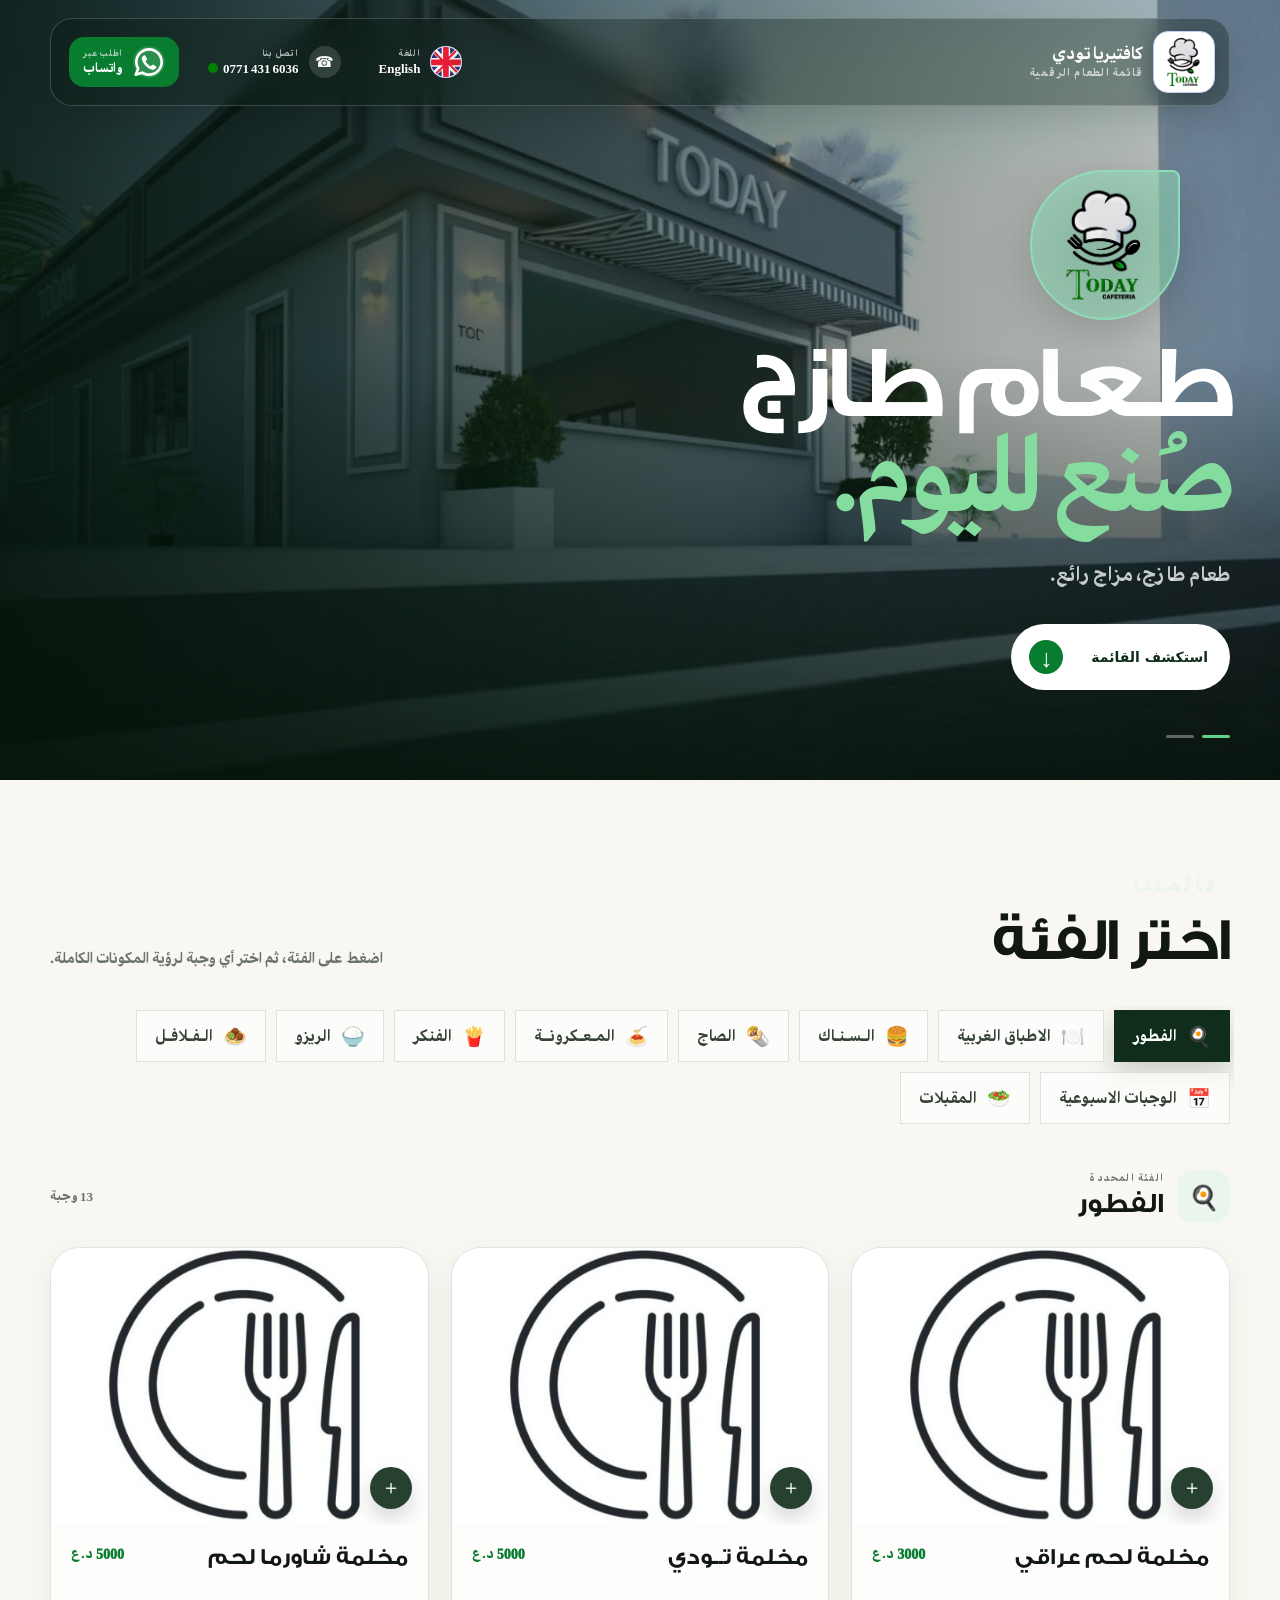
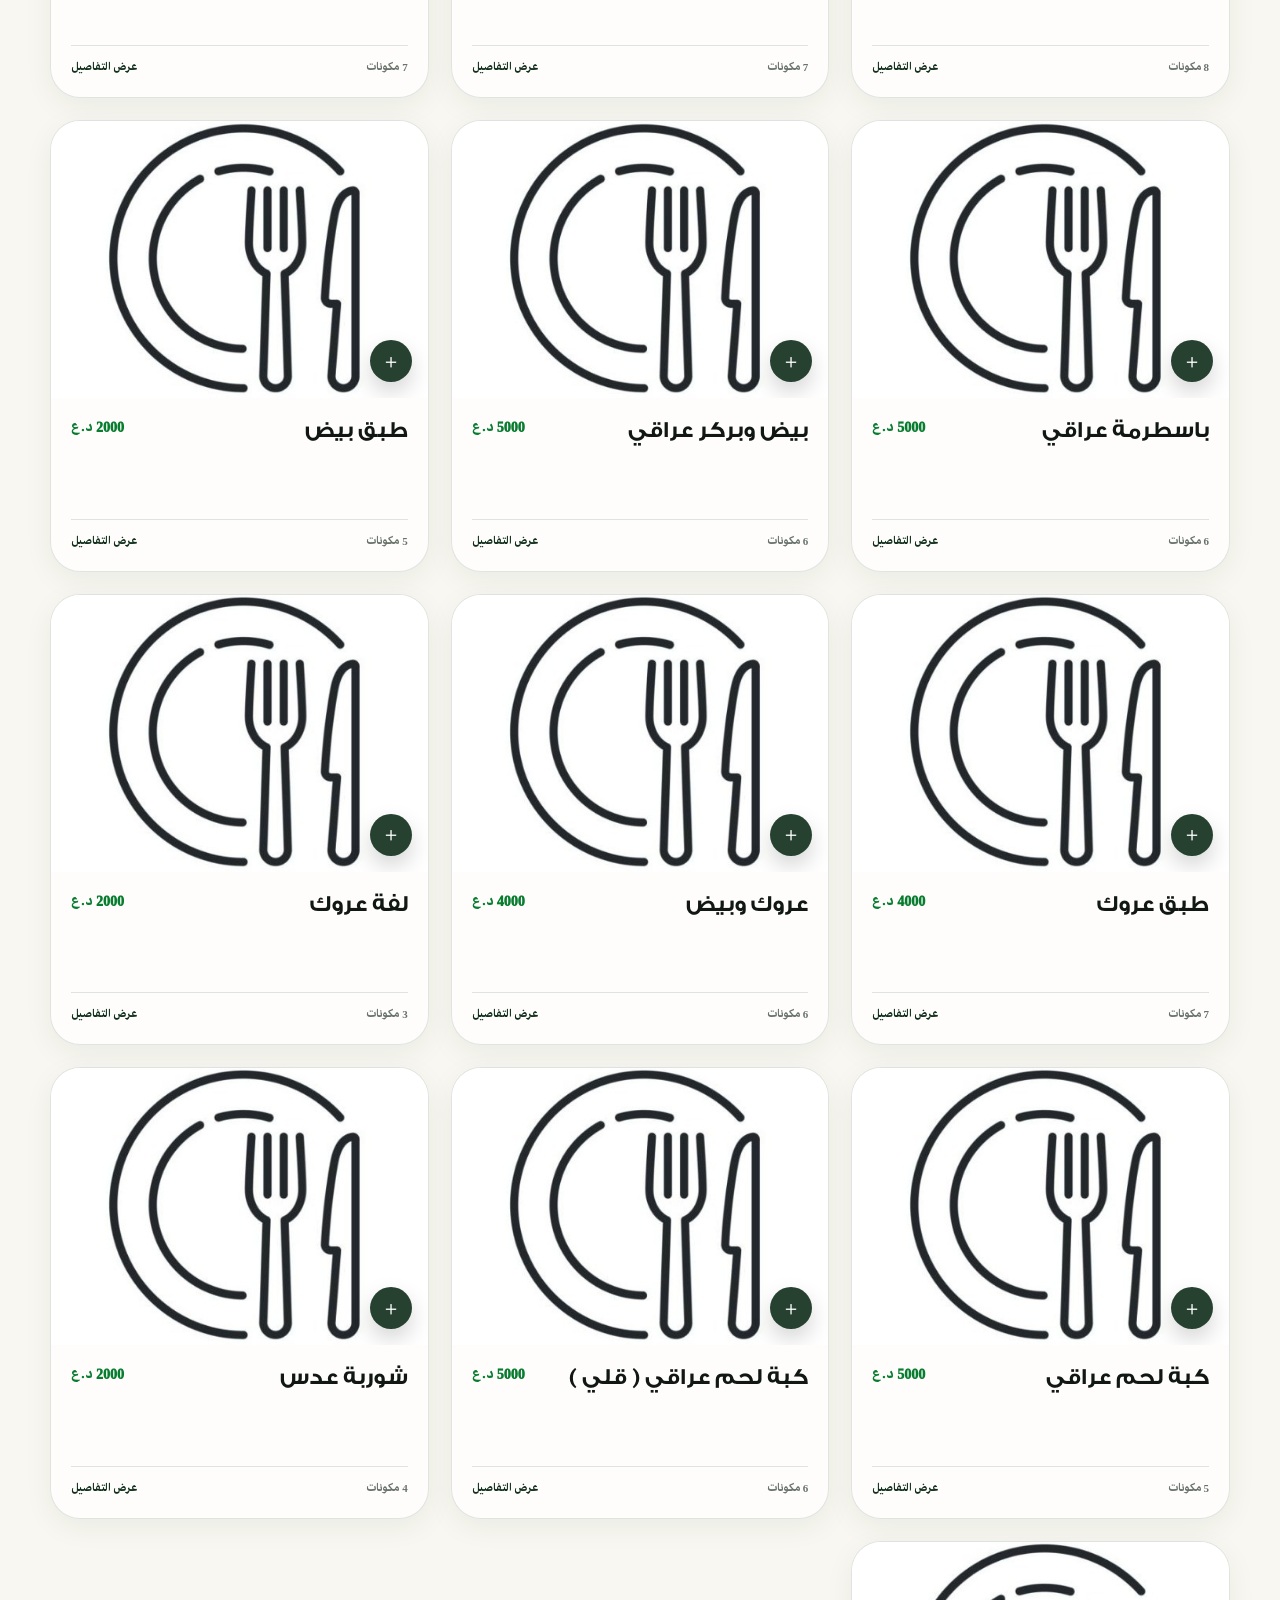
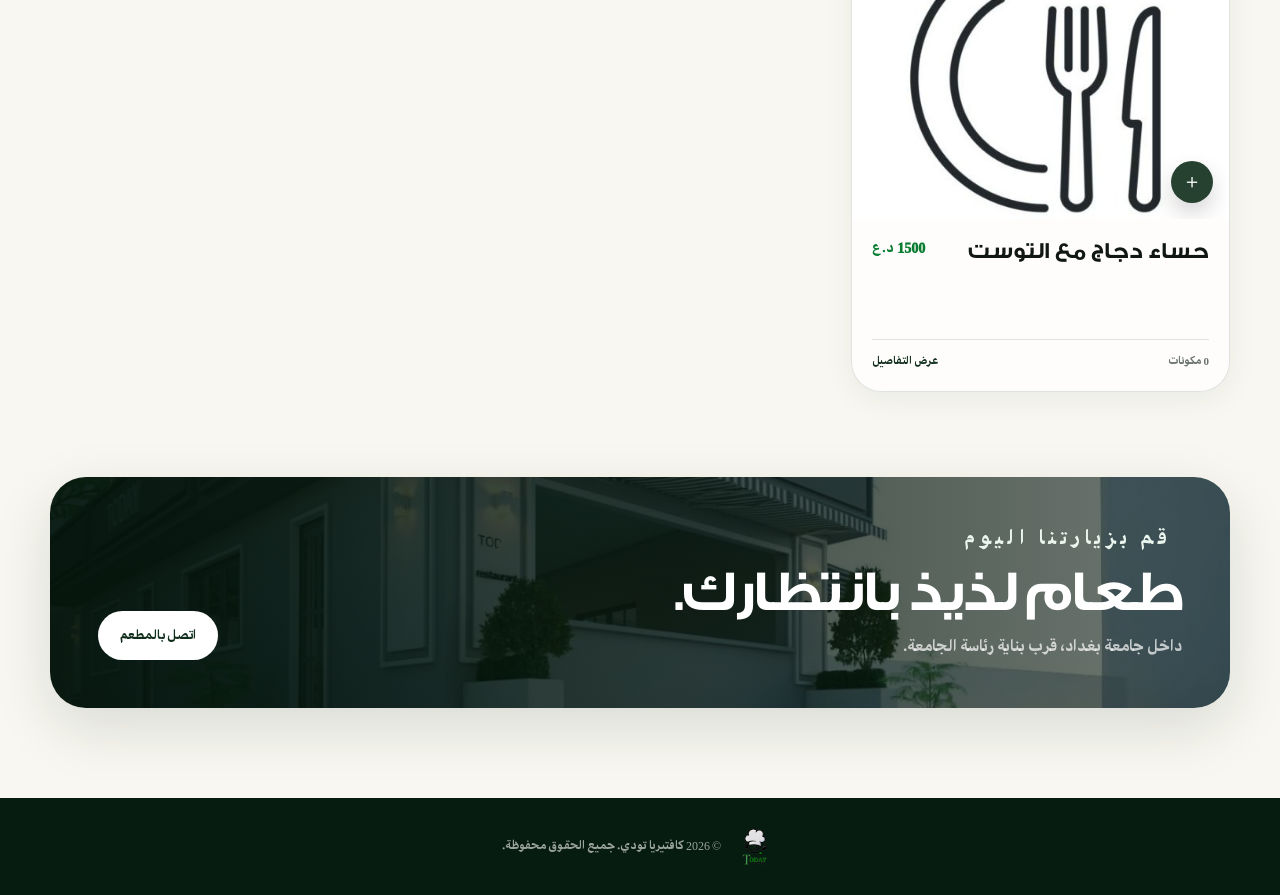
==== website/ar/index.html @ c9541769 "solve version problem" ====
<!DOCTYPE html>
<html lang="ar">

<head>
  <meta charset="UTF-8">
  <meta name="viewport" content="width=device-width, initial-scale=1.0">
  <meta name="theme-color" content="#0f2d1a">
  <meta name="description" content="قائمة الطعام الرقمية لكافتيريا تودي">
  <title>كافتيريا تودي | القائمة</title>
  <link rel="icon" href="../assets/images/logo.png">
  <link rel="stylesheet" href="../style.css?v=2">
  <link rel="stylesheet" href="arStyle.css">
</head>

<body>
  <div class="intro" id="intro" aria-hidden="true">
    <div class="intro__glow"></div>
    <div class="intro__ring intro__ring--one"></div>
    <div class="intro__ring intro__ring--two"></div>
    <img class="intro__logo" src="../assets/images/logo.png" alt="">
    <div class="intro__line"></div>
    <p class="intro__text">مرحبا بكم ...</p>
  </div>

  <header class="site-header" id="siteHeader">
    <a class="brand" href="#top" aria-label="الصفحة الرئيسية لكافتيريا تودي">
      <img src="../assets/images/logo.png" alt="شعار كافتيريا تودي">
      <span>
        <strong id="headerName">كافتيريا تودي</strong>
        <small>قائمة الطعام الرقمية</small>
      </span>
    </a>

    <div class="header-actions">
      <a class="header-action header-action--lang" id="langButton" href="../index.html">
        <span class="header-action__icon"><img src="../assets/icons/UKFlag.svg" alt="English Flag"></span>
        <span>
          <small>اللغة</small>
          <strong>English</strong>
        </span>
      </a>
      <a class="header-action" id="phoneButton" href="#">
        <span class="header-action__icon">☎</span>
        <span>
          <small>اتصل بنا</small>
          <strong id="headerPhone">0770 000 0000</strong>
        </span>
      </a>
      <a class="header-action header-action--primary" id="whatsappButton" href="#" target="_blank" rel="noopener">
        <span class="header-action__icon"><img src="../assets/icons/whatsApp.svg" alt="WhatsApp Logo"></span>
        <span>
          <small>اطلب عبر</small>
          <strong>واتساب</strong>
        </span>
      </a>
    </div>
  </header>

  <main id="top">
    <section class="hero">
      <div class="hero__background hero__background--one"></div>
      <div class="hero__background hero__background--two"></div>
      <div class="hero__overlay"></div>

      <div class="hero__content">
        <div class="hero__logo drop-shape">
          <img src="../assets/images/logo.png" alt="كافتيريا تودي">
        </div>
        <!-- <p class="hero__eyebrow">كافتيريا تودي</p> -->
        <h1>طعام طازج<br><span>صُنع لليوم.</span></h1>
        <p class="hero__tagline" id="heroTagline">طعام طازج، مزاج رائع.</p>
        <a class="hero__button" href="#menu">استكشف القائمة <span>↓</span></a>
      </div>

      <div class="hero__dots" aria-hidden="true">
        <span class="is-active"></span>
        <span></span>
      </div>
    </section>

    <section class="menu-section" id="menu">
      <div class="section-heading">
        <div>
          <p class="section-heading__eyebrow">قائمتنا</p>
          <h2>اختر الفئة</h2>
        </div>
        <p>اضغط على الفئة، ثم اختر أي وجبة لرؤية المكونات الكاملة.</p>
      </div>

      <nav class="categories" id="categories" aria-label="فئات القائمة"></nav>

      <div class="category-header">
        <div>
          <span class="category-header__icon" id="categoryIcon">🍔</span>
          <div>
            <p>الفئة المحددة</p>
            <h3 id="categoryTitle">برجر</h3>
          </div>
        </div>
        <span class="category-header__count" id="itemCount">٠ وجبات</span>
      </div>

      <div class="menu-grid" id="menuItems" aria-live="polite"></div>
    </section>

    <section class="visit-card">
      <div class="visit-card__content">
        <p>قم بزيارتنا اليوم</p>
        <h2>طعام لذيذ بانتظارك.</h2>
        <span id="restaurantAddress">أضف عنوان المطعم هنا</span>
      </div>
      <a id="visitPhoneButton" href="#">اتصل بالمطعم</a>
    </section>
  </main>

  <footer>
    <img src="../assets/images/logo.png" alt="كافتيريا تودي">
    <p>© <span id="currentYear"></span> كافتيريا تودي. جميع الحقوق محفوظة.</p>
  </footer>

  <div class="modal" id="itemModal" aria-hidden="true">
    <button class="modal__backdrop" id="modalBackdrop" aria-label="إغلاق التفاصيل"></button>
    <article class="modal__panel" role="dialog" aria-modal="true" aria-labelledby="modalTitle">
      <button class="modal__close" id="modalClose" aria-label="إغلاق التفاصيل">×</button>
      <img class="modal__image" id="modalImage" src="" alt="">
      <div class="modal__content">
        <div class="modal__title-row">
          <div>
            <p id="modalCategory">الفئة</p>
            <h2 id="modalTitle">اسم الوجبة</h2>
          </div>
          <strong id="modalPrice">٠ د.ع</strong>
        </div>
        <p class="modal__description" id="modalDescription"></p>
        <h3>مكونات الطعام</h3>
        <ul class="ingredients" id="modalIngredients"></ul>
        <a class="modal__order" id="modalOrder" href="#" target="_blank" rel="noopener">اطلب عبر واتساب</a>
      </div>
    </article>
  </div>

  <noscript>
    <p class="noscript">هذه القائمة تحتاج إلى تفعيل الجافا سكريبت.</p>
  </noscript>

  <script src="data/menu-fallback.js"></script>
  <script src="../script.js"></script>
</body>

</html>
---- website/style.css ----
:root {
  --green: #087c2f;
  --green-dark: #0f2d1a;
  --green-deep: #071c10;
  --green-soft: #eaf5ed;
  --cream: #f8f7f1;
  --white: #ffffff;
  --ink: #111713;
  --muted: #69736c;
  --line: rgba(15, 45, 26, 0.12);
  --shadow: 0 20px 60px rgba(16, 35, 24, 0.13);
  --radius-lg: 30px;
  --radius-md: 22px;
  --radius-sm: 15px;
}

* {
  box-sizing: border-box;
}

html {
  scroll-behavior: smooth;
}

body {
  margin: 0;
  min-width: 320px;
  background: var(--cream);
  color: var(--ink);
  font-family: Inter, ui-sans-serif, system-ui, -apple-system, BlinkMacSystemFont, "Segoe UI", sans-serif;
  -webkit-font-smoothing: antialiased;
}

body.modal-open {
  overflow: hidden;
}

img {
  max-width: 100%;
  display: block;
}

a {
  color: inherit;
  text-decoration: none;
}

button {
  font: inherit;
}

/* header */
header img {
  background-color: white;
  border-radius: 15px;
  border: solid 1px rgb(193, 204, 247);
}

header .header-action--primary img {
  background-color: transparent;
  border-radius: 0;
  border: 0;
}

/* Intro animation */
.intro {
  position: fixed;
  inset: 0;
  z-index: 9999;
  display: grid;
  place-items: center;
  overflow: hidden;
  background:
    radial-gradient(circle at 50% 44%, rgba(29, 151, 68, 0.22), transparent 28%),
    linear-gradient(145deg, #05190e, #0e321d 68%, #071c10);
  animation: introExit 0.9s cubic-bezier(.76, 0, .24, 1) 3.55s forwards;
}

.intro.is-hidden {
  display: none;
}

.intro__glow {
  position: absolute;
  width: 380px;
  aspect-ratio: 1;
  border-radius: 50%;
  background: rgba(43, 189, 85, 0.13);
  filter: blur(70px);
  animation: glowPulse 2.8s ease-in-out infinite;
}

.intro__ring {
  position: absolute;
  width: min(66vw, 460px);
  aspect-ratio: 1;
  border: 1px solid rgba(255, 255, 255, 0.16);
  border-radius: 50%;
  opacity: 0;
  animation: ringReveal 2.4s ease-out forwards;
}

.intro__ring--two {
  width: min(84vw, 590px);
  animation-delay: 0.18s;
}


.intro__logo {
  position: relative;
  z-index: 2;
  width: min(62vw, 320px);
  filter: drop-shadow(0 28px 34px rgba(0, 0, 0, 0.28));
  opacity: 0;
  transform: scale(.58) translateY(24px);
  animation: logoReveal 1.25s cubic-bezier(.2, .85, .25, 1.15) .22s forwards;
}

.intro__line {
  position: absolute;
  top: calc(50% + 180px);
  width: 0;
  height: 2px;
  background: linear-gradient(90deg, transparent, #55c879, transparent);
  animation: lineReveal 1.1s ease 1.15s forwards;
}

.intro__text {
  position: absolute;
  top: calc(50% + 198px);
  margin: 0;
  color: rgba(255, 255, 255, .78);
  font-size: 25px;
  font-weight: 800;
  letter-spacing: .42em;
  opacity: 0;
  transform: translateY(12px);
  animation: textReveal .8s ease 1.5s forwards;
}

@keyframes logoReveal {
  0% {
    opacity: 0;
    transform: scale(.58) translateY(24px) rotate(-3deg);
  }

  65% {
    opacity: 1;
    transform: scale(1.04) translateY(0) rotate(0);
  }

  100% {
    opacity: 1;
    transform: scale(1) translateY(0);
  }
}

@keyframes ringReveal {
  0% {
    opacity: 0;
    transform: scale(.45);
  }

  35% {
    opacity: .85;
  }

  100% {
    opacity: 0;
    transform: scale(1.18);
  }
}

@keyframes glowPulse {
  50% {
    transform: scale(1.18);
    opacity: .72;
  }
}

@keyframes lineReveal {
  to {
    width: min(64vw, 320px);
  }
}

@keyframes textReveal {
  to {
    opacity: 1;
    transform: translateY(0);
  }
}

@keyframes introExit {
  to {
    opacity: 0;
    visibility: hidden;
    transform: translateY(-3%);
  }
}

/* Header */
.site-header {
  position: absolute;
  top: 0;
  left: 0;
  right: 0;
  z-index: 30;
  display: flex;
  align-items: center;
  justify-content: space-between;
  gap: 24px;
  width: min(1180px, calc(100% - 34px));
  margin: 18px auto 0;
  padding: 12px 14px 12px 18px;
  color: var(--white);
  background: rgba(7, 23, 13, 0.34);
  border: 1px solid rgba(255, 255, 255, .18);
  border-radius: 22px;
  box-shadow: 0 12px 38px rgba(0, 0, 0, .15);
  backdrop-filter: blur(16px);
}

.brand {
  display: flex;
  align-items: center;
  min-width: 0;
}

.brand img {
  width: 62px;
  height: 62px;
  object-fit: contain;
  margin-right: 10px;
  filter: drop-shadow(0 6px 10px rgba(0, 0, 0, .2));
}

.brand span {
  display: grid;
  line-height: 1.15;
}

header strong#headerPhone::before {
  content: "";
  display: inline-block;
  width: 10px;
  height: 10px;
  border-radius: 50%;
  background-color: green;
  margin-right: 5px;
  margin-left: 5px;
}

.brand strong {
  font-size: 17px;
  white-space: nowrap;
}

.brand small {
  margin-top: 4px;
  color: rgba(255, 255, 255, .68);
  font-size: 11px;
  font-weight: 700;
  letter-spacing: .11em;
  text-transform: uppercase;
}

.header-actions {
  display: flex;
  align-items: center;
  gap: 10px;
}

.header-action {
  display: flex;
  align-items: center;
  gap: 10px;
  min-height: 50px;
  padding: 8px 14px;
  border-radius: 15px;
  transition: transform .2s ease, background .2s ease;
}

.header-action:hover {
  transform: translateY(-2px);
  background: rgba(255, 255, 255, .12);
}

.header-action--primary {
  background: var(--green);
}

.header-action--primary:hover {
  background: #09933a;
}

.header-action__icon {
  display: grid;
  place-items: center;
  width: 32px;
  height: 32px;
  border-radius: 50%;
  background: rgba(255, 255, 255, .14);
  font-size: 15px;
}

.header-action--lang .header-action__icon {
  font-size: 11px;
  font-weight: 700;
  letter-spacing: 0;
}

.header-action span:last-child {
  display: grid;
  line-height: 1.15;
}

.header-action small {
  color: rgba(255, 255, 255, .66);
  font-size: 9px;
  font-weight: 800;
  letter-spacing: .08em;
  text-transform: uppercase;
}

.header-action strong {
  margin-top: 3px;
  font-size: 13px;
  white-space: nowrap;
}

/* Hero */
.hero {
  position: relative;
  min-height: 760px;
  display: flex;
  align-items: flex-end;
  overflow: hidden;
  isolation: isolate;
  background: #17251c;
}

.hero__background,
.hero__overlay {
  position: absolute;
  inset: 0;
}

.hero__background {
  z-index: -3;
  background-position: center;
  background-size: cover;
  transform: scale(1.04);
}

.hero__background--one {
  background-image: url("assets/images/building.webp");
  animation: backgroundOne 14s ease-in-out infinite;
}

.hero__background--two {
  background-image: url("assets/images/building2.webp");
  animation: backgroundTwo 14s ease-in-out infinite;
}

.hero__overlay {
  z-index: -2;
  background:
    linear-gradient(90deg, rgba(4, 20, 10, .88) 0%, rgba(5, 23, 12, .54) 48%, rgba(4, 16, 9, .22) 100%),
    linear-gradient(0deg, rgba(4, 17, 9, .82) 0%, transparent 55%);
}

@keyframes backgroundOne {

  0%,
  43% {
    opacity: 1;
    transform: scale(1.04);
  }

  50%,
  93% {
    opacity: 0;
    transform: scale(1.1);
  }

  100% {
    opacity: 1;
    transform: scale(1.04);
  }
}

@keyframes backgroundTwo {

  0%,
  43% {
    opacity: 0;
    transform: scale(1.1);
  }

  50%,
  93% {
    opacity: 1;
    transform: scale(1.04);
  }

  100% {
    opacity: 0;
    transform: scale(1.1);
  }
}

.hero__content {
  width: min(1180px, calc(100% - 34px));
  margin: 0 auto;
  padding: 170px 0 90px;
  color: var(--white);
}

.drop-shape {
  background: #8fdbb790;
  border: solid 2px #8fdbb7;
  border-radius: 5% 50% 50% 50%;
  padding: 5px;
  margin-left: 60px;
}

.hero__logo {
  width: 150px;
  margin-bottom: 20px;
  filter: drop-shadow(0 14px 25px rgba(0, 0, 0, .3));
}

.hero__eyebrow,
.section-heading__eyebrow,
.visit-card__content>p {
  padding-right: 10px;
  margin: 0 0 13px;
  color: #eaf5ed;
  font-size: 20px;
  font-weight: 900;
  letter-spacing: .24em;
}

.hero h1 {
  max-width: 750px;
  margin: 0;
  font-family: Georgia, "Times New Roman", serif;
  font-size: clamp(52px, 8.2vw, 104px);
  font-weight: 500;
  line-height: .88;
  letter-spacing: -.055em;
  text-wrap: balance;
}

.hero h1 span {
  color: #84dc9e;
}

.hero__tagline {
  max-width: 520px;
  margin: 26px 0 32px;
  color: rgba(255, 255, 255, .76);
  font-size: clamp(16px, 2vw, 20px);
  line-height: 1.7;
}

.hero__button {
  display: inline-flex;
  align-items: center;
  gap: 28px;
  padding: 16px 18px 16px 22px;
  border-radius: 999px;
  background: var(--white);
  color: var(--green-dark);
  font-size: 14px;
  font-weight: 900;
  transition: transform .2s ease, box-shadow .2s ease;
  font-family: system-ui, -apple-system, BlinkMacSystemFont, 'Segoe UI', Roboto, Oxygen, Ubuntu, Cantarell, 'Open Sans', 'Helvetica Neue', sans-serif;
}

.hero__button:hover {
  transform: translateY(-3px);
  box-shadow: 0 18px 34px rgba(0, 0, 0, .2);
}

.hero__button span {
  display: grid;
  place-items: center;
  width: 34px;
  height: 34px;
  border-radius: 50%;
  color: var(--white);
  font-size: 25px;
  background: var(--green);
}

.hero__dots {
  position: absolute;
  right: max(18px, calc((100vw - 1180px) / 2));
  bottom: 42px;
  display: flex;
  gap: 8px;
}

.hero__dots span {
  width: 28px;
  height: 3px;
  border-radius: 99px;
  background: rgba(255, 255, 255, .35);
}

.hero__dots span.is-active {
  background: #66d086;
  animation: dotSwap 14s linear infinite;
}

@keyframes dotSwap {

  0%,
  48% {
    transform: translateX(0);
  }

  51%,
  96% {
    transform: translateX(36px);
  }

  100% {
    transform: translateX(0);
  }
}

/* Menu */
.menu-section {
  width: min(1180px, calc(100% - 34px));
  margin: 0 auto;
  padding: 92px 0 60px;
}

.section-heading {
  display: flex;
  align-items: end;
  justify-content: space-between;
  gap: 40px;
  margin-bottom: 35px;
}

.section-heading h2 {
  margin: 0;
  font-family: Georgia, "Times New Roman", serif;
  font-size: clamp(38px, 5vw, 60px);
  font-weight: 500;
  line-height: 1;
  letter-spacing: -.04em;
}

.section-heading>p {
  max-width: 430px;
  margin: 0;
  color: var(--muted);
  font-size: 15px;
  line-height: 1.7;
  height: 100%;
}

.categories {
  display: flex;
  gap: 10px;
  margin: 0 -4px 38px;
  padding: 4px 4px 8px;
  overflow-x: auto;
  scrollbar-width: none;
  flex-wrap: wrap;
}

.categories::-webkit-scrollbar {
  display: none;
}

.category-button {
  flex: 0 0 auto;
  display: inline-flex;
  align-items: center;
  gap: 10px;
  min-height: 52px;
  padding: 10px 18px;
  border: 1px solid var(--line);
  /* border-radius: 999px; */
  color: #354139;
  background: rgba(255, 255, 255, .66);
  cursor: pointer;
  font-weight: 800;
  transition: .22s ease;
}

.category-button:hover {
  transform: translateY(-2px);
  border-color: rgba(8, 124, 47, .28);
}

.category-button.is-active {
  color: var(--white);
  background: var(--green-dark);
  border-color: var(--green-dark);
  box-shadow: 0 12px 28px rgba(15, 45, 26, .2);
}

.category-button__icon {
  font-size: 19px;
}

.category-header {
  display: flex;
  align-items: center;
  justify-content: space-between;
  margin-bottom: 24px;
}

.category-header>div {
  display: flex;
  align-items: center;
  gap: 13px;
}

.category-header__icon {
  display: grid;
  place-items: center;
  width: 53px;
  height: 53px;
  border-radius: 17px;
  background: var(--green-soft);
  font-size: 24px;
}

.category-header p {
  margin: 0 0 2px;
  color: var(--muted);
  font-size: 10px;
  font-weight: 900;
  letter-spacing: .12em;
  text-transform: uppercase;
}

.category-header h3 {
  margin: 0;
  font-family: Georgia, "Times New Roman", serif;
  font-size: 28px;
  font-weight: 500;
}

.category-header__count {
  color: var(--muted);
  font-size: 13px;
  font-weight: 800;
}

.menu-grid {
  display: grid;
  grid-template-columns: repeat(3, minmax(0, 1fr));
  gap: 22px;
}

.menu-card {
  position: relative;
  overflow: hidden;
  min-width: 0;
  border: 1px solid var(--line);
  border-radius: var(--radius-lg);
  background: rgba(255, 255, 255, .76);
  box-shadow: 0 8px 30px rgba(15, 45, 26, .06);
  cursor: pointer;
  transition: transform .28s ease, box-shadow .28s ease, border-color .28s ease;
  animation: cardIn .5s both;
}

.menu-card:hover {
  transform: translateY(-7px);
  border-color: rgba(8, 124, 47, .25);
  box-shadow: var(--shadow);
}

@keyframes cardIn {
  from {
    opacity: 0;
    transform: translateY(18px);
  }

  to {
    opacity: 1;
    transform: translateY(0);
  }
}

.menu-card__image-wrap {
  position: relative;
  aspect-ratio: 1.36;
  overflow: hidden;
  background: var(--green-soft);
}

.menu-card__image {
  width: 100%;
  height: 100%;
  object-fit: cover;
  transition: transform .35s ease;
}

.menu-card:hover .menu-card__image {
  transform: scale(1.035);
}

.menu-card__open {
  position: absolute;
  right: 16px;
  bottom: 16px;
  display: grid;
  place-items: center;
  width: 42px;
  height: 42px;
  border-radius: 50%;
  color: var(--white);
  background: rgba(15, 45, 26, .9);
  box-shadow: 0 10px 22px rgba(0, 0, 0, .17);
  font-size: 20px;
}

.menu-card__body {
  padding: 20px 20px 22px;
}

.menu-card__top {
  display: flex;
  align-items: start;
  justify-content: space-between;
  gap: 20px;
}

.menu-card h4 {
  margin: 0;
  font-family: Georgia, "Times New Roman", serif;
  font-size: 23px;
  font-weight: 600;
  line-height: 1.15;
}

.menu-card__price {
  flex: 0 0 auto;
  color: var(--green);
  font-size: 14px;
  font-weight: 950;
}

.menu-card__description {
  min-height: 47px;
  margin: 11px 0 16px;
  color: var(--muted);
  font-size: 13px;
  line-height: 1.65;
}

.menu-card__footer {
  display: flex;
  align-items: center;
  justify-content: space-between;
  padding-top: 14px;
  border-top: 1px solid var(--line);
  color: var(--muted);
  font-size: 11px;
  font-weight: 800;
}

.menu-card__footer strong {
  color: var(--green-dark);
}

/* Visit card */
.visit-card {
  width: min(1180px, calc(100% - 34px));
  margin: 25px auto 90px;
  padding: 48px;
  display: flex;
  align-items: end;
  justify-content: space-between;
  gap: 30px;
  overflow: hidden;
  border-radius: 36px;
  color: var(--white);
  background:
    linear-gradient(90deg, rgba(4, 20, 10, .93), rgba(4, 20, 10, .57)),
    url("assets/images/building2.webp") center / cover;
  box-shadow: var(--shadow);
}

.visit-card h2 {
  margin: 0 0 12px;
  font-family: Georgia, "Times New Roman", serif;
  font-size: clamp(34px, 5vw, 58px);
  font-weight: 500;
  line-height: 1;
  letter-spacing: -.04em;
}

.visit-card span {
  color: rgba(255, 255, 255, .7);
  line-height: 1.6;
}

.visit-card>a {
  flex: 0 0 auto;
  padding: 16px 22px;
  border-radius: 999px;
  color: var(--green-dark);
  background: var(--white);
  font-size: 13px;
  font-weight: 900;
  transition: transform .2s ease;
}

.visit-card>a:hover {
  transform: translateY(-3px);
}

footer {
  display: flex;
  align-items: center;
  justify-content: center;
  gap: 12px;
  padding: 26px 18px;
  color: #9aa39d;
  background: var(--green-deep);
  font-size: 12px;
  text-align: center;
}

footer img {
  width: 45px;
}

footer p {
  margin: 0;
}

/* Modal / bottom sheet */
.modal {
  position: fixed;
  inset: 0;
  z-index: 100;
  display: grid;
  place-items: center;
  padding: 22px;
  opacity: 0;
  visibility: hidden;
  transition: opacity .25s ease, visibility .25s ease;
}

.modal.is-open {
  opacity: 1;
  visibility: visible;
}

.modal__backdrop {
  position: absolute;
  inset: 0;
  border: 0;
  background: rgba(2, 12, 6, .72);
  backdrop-filter: blur(7px);
  cursor: pointer;
}

.modal__panel {
  position: relative;
  z-index: 1;
  width: min(900px, 100%);
  max-height: min(790px, calc(100vh - 44px));
  display: grid;
  grid-template-columns: .94fr 1.06fr;
  overflow: hidden;
  border-radius: 30px;
  background: var(--white);
  box-shadow: 0 40px 100px rgba(0, 0, 0, .34);
  transform: translateY(24px) scale(.97);
  transition: transform .28s cubic-bezier(.2, .85, .25, 1);
}

.modal.is-open .modal__panel {
  transform: translateY(0) scale(1);
}

.modal__close {
  position: absolute;
  top: 15px;
  right: 15px;
  z-index: 2;
  display: grid;
  place-items: center;
  width: 42px;
  height: 42px;
  border: 0;
  border-radius: 50%;
  color: var(--green-dark);
  background: rgba(255, 255, 255, .92);
  box-shadow: 0 8px 25px rgba(0, 0, 0, .13);
  font-size: 28px;
  line-height: 1;
  cursor: pointer;
  font-family: system-ui, -apple-system, BlinkMacSystemFont, 'Segoe UI', Roboto, Oxygen, Ubuntu, Cantarell, 'Open Sans', 'Helvetica Neue', sans-serif;
}

.modal__image {
  width: 100%;
  height: 100%;
  min-height: 540px;
  object-fit: cover;
  background: var(--green-soft);
}

.modal__content {
  overflow-y: auto;
  padding: 54px 42px 38px;
}

.modal__title-row {
  display: flex;
  align-items: start;
  justify-content: space-between;
  gap: 20px;
}

.modal__title-row p {
  margin: 0 0 7px;
  color: var(--green);
  font-size: 10px;
  font-weight: 950;
  letter-spacing: .18em;
}

.modal__title-row h2 {
  margin: 0;
  font-family: Georgia, "Times New Roman", serif;
  font-size: clamp(31px, 4vw, 44px);
  font-weight: 500;
  line-height: 1;
}

.modal__title-row>strong {
  flex: 0 0 auto;
  color: var(--green);
  font-size: 15px;
}

.modal__description {
  margin: 20px 0 27px;
  color: var(--muted);
  line-height: 1.7;
}

.modal__content h3 {
  margin: 0 0 13px;
  font-size: 14px;
}

.ingredients {
  display: flex;
  flex-wrap: wrap;
  gap: 9px;
  margin: 0 0 30px;
  padding: 0;
  list-style: none;
}

.ingredients li {
  padding: 9px 12px;
  border-radius: 999px;
  color: #314138;
  background: var(--green-soft);
  font-size: 12px;
  font-weight: 750;
}

.modal__order {
  display: flex;
  align-items: center;
  justify-content: center;
  min-height: 54px;
  border-radius: 16px;
  color: var(--white);
  background: var(--green);
  font-size: 13px;
  font-weight: 900;
  transition: background .2s ease, transform .2s ease;
}

.modal__order:hover {
  background: #09933a;
  transform: translateY(-2px);
}

.noscript {
  position: fixed;
  left: 0;
  right: 0;
  bottom: 0;
  z-index: 10000;
  margin: 0;
  padding: 15px;
  color: white;
  background: #b32121;
  text-align: center;
}

/* Tablet */
@media (max-width: 900px) {
  .hero {
    min-height: 700px;
  }

  .site-header {
    align-items: center;
  }

  .header-action:first-child span:last-child {
    display: none;
  }

  .menu-grid {
    grid-template-columns: repeat(2, minmax(0, 1fr));
  }

  .section-heading {
    align-items: start;
    flex-direction: column;
    gap: 18px;
  }

  .modal__panel {
    grid-template-columns: 1fr;
    overflow-y: auto;
  }

  .modal__image {
    height: 290px;
    min-height: 290px;
  }

  .modal__content {
    overflow: visible;
    padding: 32px;
  }
}

/* Phone */
@media (max-width: 620px) {
  .site-header {
    width: calc(100% - 22px);
    margin-top: 11px;
    padding: 8px 9px 8px 11px;
    border-radius: 18px;
  }

  .brand img {
    width: 51px;
    height: 51px;
    margin-right: 5px;
  }

  .brand strong {
    font-size: 13px;
  }

  .brand small {
    font-size: 8px;
  }

  .header-action {
    min-height: 45px;
    padding: 7px 10px;
  }

  .header-action__icon {
    width: 29px;
    height: 29px;
  }

  .header-action span:last-child {
    display: none;
  }

  .hero {
    min-height: 680px;
  }

  .hero__overlay {
    background:
      linear-gradient(0deg, rgba(3, 17, 8, .93) 0%, rgba(4, 20, 10, .58) 63%, rgba(4, 20, 10, .22) 100%);
  }

  .hero__content {
    width: calc(100% - 34px);
    padding: 150px 0 72px;
  }

  .drop-shape {
    margin-left: 5vw;
  }

  .hero__logo {
    width: 20vw;
    margin-bottom: 15px;
  }

  .hero h1 {
    font-size: clamp(47px, 15vw, 70px);
  }

  .hero__tagline {
    margin: 20px 0 26px;
    font-size: 15px;
  }

  .hero__dots {
    display: none;
  }

  .menu-section {
    width: calc(100% - 26px);
    padding: 67px 0 42px;
  }

  .section-heading {
    margin-bottom: 24px;
  }

  .section-heading h2 {
    font-size: 38px;
  }

  .section-heading>p {
    font-size: 14px;
  }

  .categories {
    margin-bottom: 25px;
  }

  .category-button {
    min-height: 47px;
    padding: 9px 15px;
    font-size: 13px;
  }

  .category-header {
    margin-bottom: 18px;
  }

  .category-header__icon {
    width: 47px;
    height: 47px;
  }

  .category-header h3 {
    font-size: 24px;
  }

  .menu-grid {
    grid-template-columns: 1fr;
    gap: 17px;
  }

  .menu-card {
    border-radius: 25px;
  }

  .menu-card__body {
    padding: 17px 17px 19px;
  }

  .menu-card__description {
    min-height: auto;
  }

  .visit-card {
    width: calc(100% - 26px);
    margin: 20px auto 65px;
    padding: 30px 24px;
    align-items: start;
    flex-direction: column;
    border-radius: 28px;
  }

  .visit-card h2 {
    font-size: 39px;
  }

  .modal {
    align-items: end;
    padding: 0;
  }

  .modal__panel {
    width: 100%;
    max-height: 91vh;
    border-radius: 27px 27px 0 0;
    transform: translateY(100%);
  }

  .modal.is-open .modal__panel {
    transform: translateY(0);
  }

  .modal__image {
    height: 245px;
    min-height: 245px;
  }

  .modal__content {
    padding: 28px 21px 24px;
  }

  .modal__title-row {
    gap: 12px;
  }

  .modal__title-row h2 {
    font-size: 32px;
  }

  .intro__line {
    top: calc(50% + 145px);
  }

  .intro__text {
    top: calc(50% + 163px);
    font-size: 9px;
  }
}

/* Small Phone */
@media (max-width: 400px) {
  .header-actions::before {
    content: "☰";
    display: flex;
    align-items: center;
    min-height: 50px;
    padding: 0px 14px;
    border-radius: 15px;
    background: white;
    color: black;
    font-size: 20px;
    font-weight: 900;
  }

  .header-actions:hover::before {
    display: none;
  }

  .header-actions:hover {
    width: fit-content;
    position: absolute;
    background: rgb(0 0 0 / 53%);
    padding: 10px;
    flex-direction: column;
    top: 05px;
    right: 5px;
    display: flex;
    align-items: flex-end;
    border: solid 1px #ffffff66;
  }

  .header-actions {
    width: 49px;
    border-radius: 15px;
    overflow: hidden;
  }
}

@media (prefers-reduced-motion: reduce) {

  *,
  *::before,
  *::after {
    scroll-behavior: auto !important;
    animation-duration: .01ms !important;
    animation-iteration-count: 1 !important;
    transition-duration: .01ms !important;
  }
}

@font-face {
  font-family: 'myGE_SS';
  src: url("assets/fonts/GE_SS/GE_SS_Two_Bold.otf");
}

@font-face {
  font-family: 'myDisplay';
  src: url("assets/fonts/ArabicDisplay/ArabicUIDisplayBold.otf");
}

@font-face {
  font-family: 'myMarhey';
  src: url("assets/fonts/marhey/Marhey-Regular.ttf");
}

@font-face {
  font-family: 'myKufi';
  src: url("assets/fonts/Kufi/Kufam-Black.ttf");
}

* {
  font-family: 'myDisplay';
}

h1,
h2,
h3,
h4,
h5,
h6 {
  font-family: 'myGE_SS' !important;
}
---- website/ar/arStyle.css ----
html {
    direction: rtl;
}


header strong#headerPhone {
    direction: ltr;
}

.drop-shape {
    border-radius: 50% 5% 50% 50%;
    margin-right: 50px;
}

.brand img {
    margin-right: 0;
    margin-left: 10px;
}

.hero__button {
    padding: 16px 22px 16px 18px;
}

/* Phone */
@media (max-width: 620px) {
    .drop-shape {
        margin-right: 20px;
    }

    .brand img {
        margin-right: 0;
        margin-left: 5px;
    }
}

/* Small Phone */
@media (max-width: 400px) {

    .header-actions:hover {
        right: auto;
        left: 5px;
    }
}
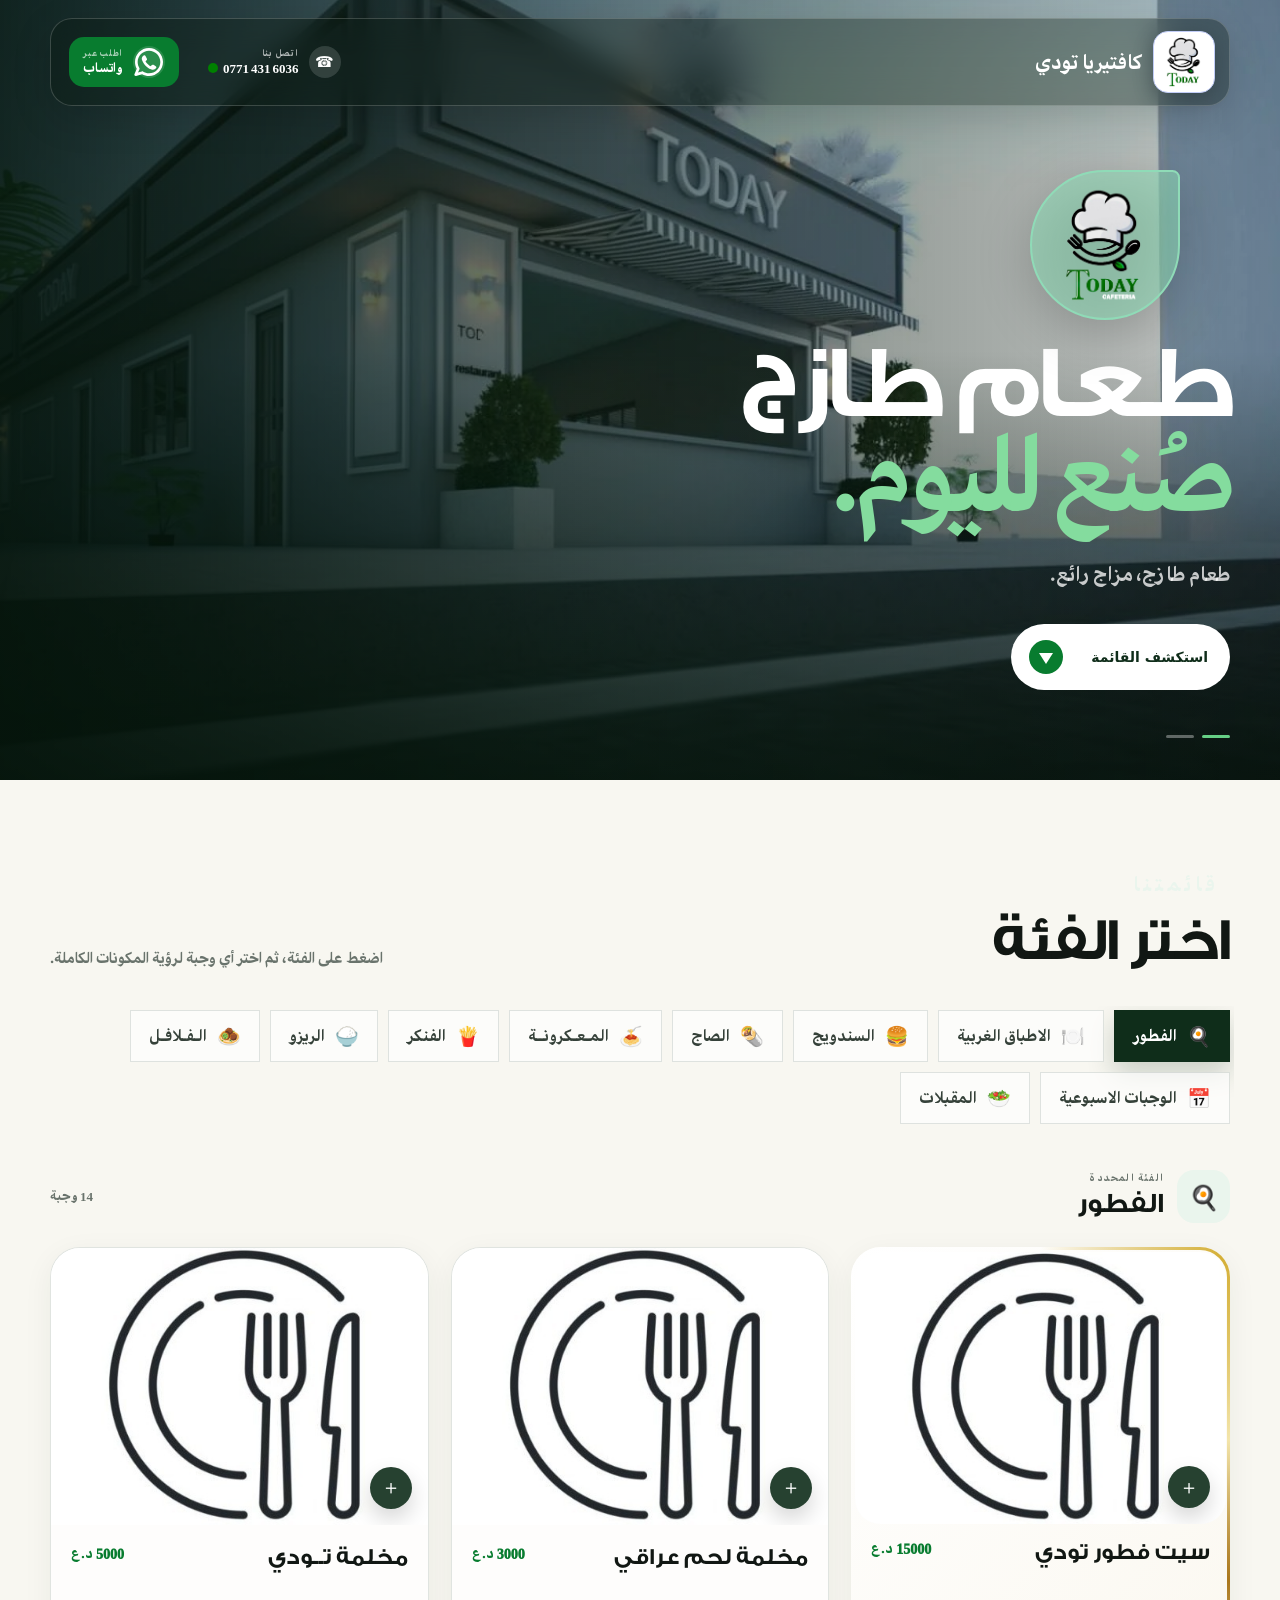
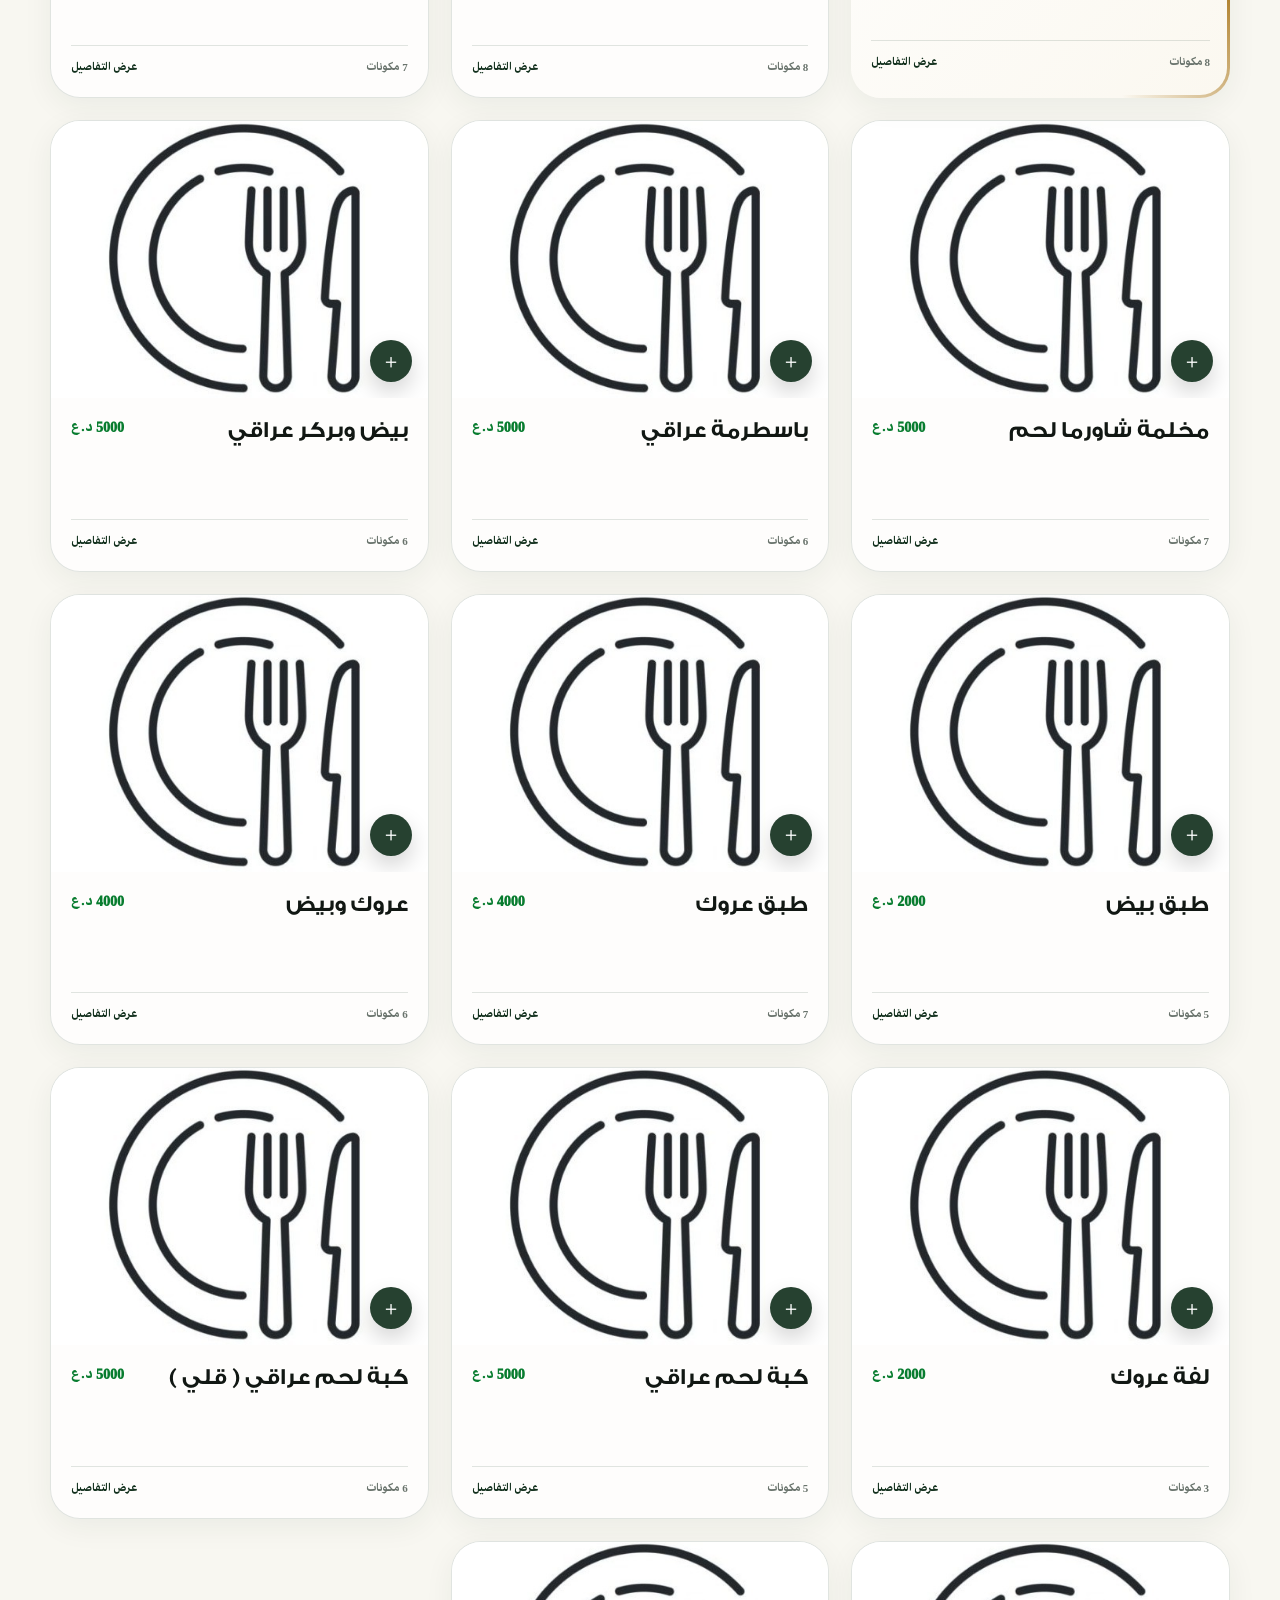
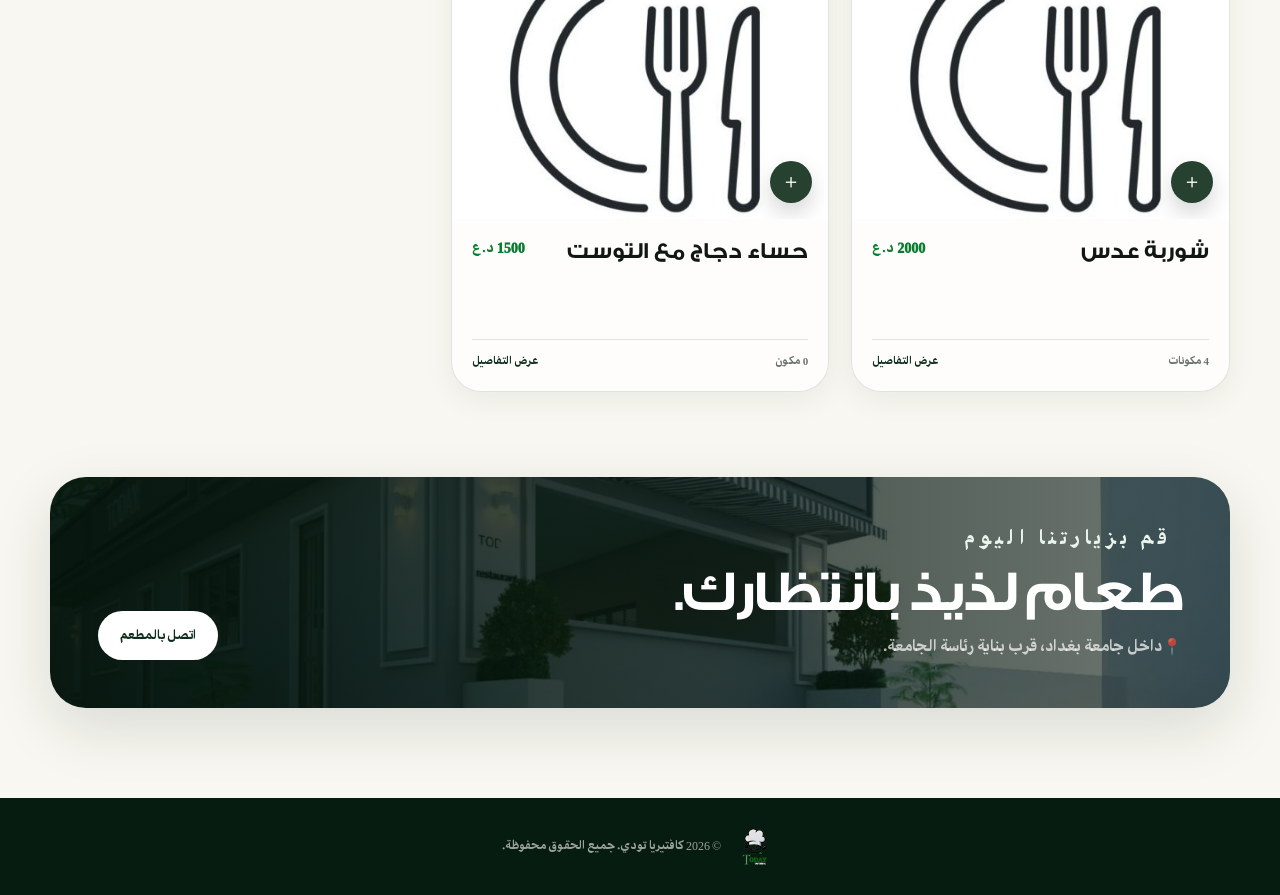
==== commit 70609857: "complete half the edits half the work completed" ====
--- a/website/ar/index.html
+++ b/website/ar/index.html
@@ -69,7 +69,7 @@
         <!-- <p class="hero__eyebrow">كافتيريا تودي</p> -->
         <h1>طعام طازج<br><span>صُنع لليوم.</span></h1>
         <p class="hero__tagline" id="heroTagline">طعام طازج، مزاج رائع.</p>
-        <a class="hero__button" href="#menu">استكشف القائمة <span>↓</span></a>
+        <a class="hero__button" href="#menu">استكشف القائمة <span><i class="arrow-down"></i></span></a>
       </div>
 
       <div class="hero__dots" aria-hidden="true">
--- a/website/style.css
+++ b/website/style.css
@@ -73,6 +73,9 @@
   background:
     radial-gradient(circle at 50% 44%, rgba(29, 151, 68, 0.22), transparent 28%),
     linear-gradient(145deg, #05190e, #0e321d 68%, #071c10);
+  background:
+    radial-gradient(circle at 50% 44%, rgb(210 210 210 / 22%), #c4c4c400 28%),
+    linear-gradient(145deg, #292929, #4c4c4c 68%, #071c10);
   animation: introExit 0.9s cubic-bezier(.76, 0, .24, 1) 3.55s forwards;
 }
 
@@ -252,11 +255,12 @@
 }
 
 .brand strong {
-  font-size: 17px;
+  font-size: 20px;
   white-space: nowrap;
 }
 
 .brand small {
+  display: none;
   margin-top: 4px;
   color: rgba(255, 255, 255, .68);
   font-size: 11px;
@@ -302,6 +306,10 @@
   border-radius: 50%;
   background: rgba(255, 255, 255, .14);
   font-size: 15px;
+}
+
+.header-action--lang {
+  display: none;
 }
 
 .header-action--lang .header-action__icon {
@@ -463,6 +471,15 @@
   color: rgba(255, 255, 255, .76);
   font-size: clamp(16px, 2vw, 20px);
   line-height: 1.7;
+}
+
+i.arrow-down {
+  width: 0;
+  height: 0;
+  border-left: 7px solid transparent;
+  border-right: 7px solid transparent;
+  border-top: 11px solid var(--white);
+  margin-top: 2px;
 }
 
 .hero__button {
@@ -691,6 +708,127 @@
     opacity: 1;
     transform: translateY(0);
   }
+}
+
+/* Breathing animation to make the card look alive */
+@keyframes goldPulse {
+  0% {
+    box-shadow: 0 12px 40px rgba(212, 175, 55, 0.2);
+  }
+
+  50% {
+    box-shadow: 0 16px 50px rgba(212, 175, 55, 0.4);
+  }
+
+  100% {
+    box-shadow: 0 12px 40px rgba(212, 175, 55, 0.2);
+  }
+}
+
+/* Rotating golden laser border */
+@keyframes goldenRotate {
+  0% {
+    transform: rotate(0deg);
+  }
+
+  100% {
+    transform: rotate(360deg);
+  }
+}
+
+/* Shimmer shine effect that moves across the card */
+@keyframes goldenShimmer {
+  0% {
+    transform: translateX(-150%) skewX(-25deg);
+  }
+
+  100% {
+    transform: translateX(150%) skewX(-25deg);
+  }
+}
+
+/* correct the image to show prime borders */
+
+.menu-card.special-menu-card .menu-card__image-wrap {
+  width: 98%;
+  top: 1%;
+  right: 1%;
+  border-radius: calc(var(--radius-lg) - 5px);
+}
+
+/* The Special Card Base */
+.menu-card.special-menu-card {
+  /* Rich, luxury cream/white gradient background */
+  background: linear-gradient(135deg, #ffffff, #fbf8f0);
+  overflow: hidden;
+  z-index: 1;
+  border: none;
+  /* Hide default border to let the gold shine */
+
+  /* Apply the alive breathing effect */
+  animation: cardIn .5s both, goldPulse 3s ease-in-out infinite;
+}
+
+/* The Living Moving Gold Border */
+.menu-card.special-menu-card::before {
+  content: '';
+  position: absolute;
+  top: -60%;
+  left: -60%;
+  width: 220%;
+  height: 220%;
+  /* Luxury metallic gold spectrum colors */
+  background: conic-gradient(transparent 0deg,
+      #d4af37 40deg,
+      /* Metallic Gold */
+      #f3e5ab 80deg,
+      /* Cream Gold */
+      #aa771c 120deg,
+      /* Dark Rich Gold */
+      transparent 160deg,
+      transparent 360deg);
+  animation: goldenRotate 3s linear infinite;
+  z-index: -2;
+}
+
+/* Inner masking to keep text clean and background safe */
+.menu-card.special-menu-card::after {
+  content: '';
+  position: absolute;
+  inset: 3px;
+  /* 3px thick premium border */
+  background: inherit;
+  border-radius: calc(var(--radius-lg) - 3px);
+  z-index: -1;
+}
+
+/* The Shimmer Reflection (Adds premium "alive" lighting) */
+.menu-card.special-menu-card .prime-shimmer {
+  position: absolute;
+  top: 0;
+  left: 0;
+  width: 100%;
+  height: 100%;
+  background: linear-gradient(90deg,
+      transparent,
+      rgba(255, 235, 160, 0.4),
+      transparent);
+  transform: translateX(-150%) skewX(-25deg);
+  animation: goldenShimmer 4.5s ease-in-out infinite;
+  z-index: 0;
+  pointer-events: none;
+  /* Stops it interfering with clicks */
+}
+
+/* Interactive Hover State */
+.menu-card.special-menu-card:hover {
+  transform: translateY(-10px) scale(1.03);
+  box-shadow: 0 25px 60px rgba(170, 119, 28, 0.35);
+  /* Speed up the border rotation on hover for excitement */
+}
+
+.menu-card.special-menu-card:hover::before {
+  animation-duration: 1.5s;
 }
 
 .menu-card__image-wrap {
@@ -1252,7 +1390,7 @@
   }
 
   .header-actions:hover::before {
-    display: none;
+    /* display: none; */
   }
 
   .header-actions:hover {
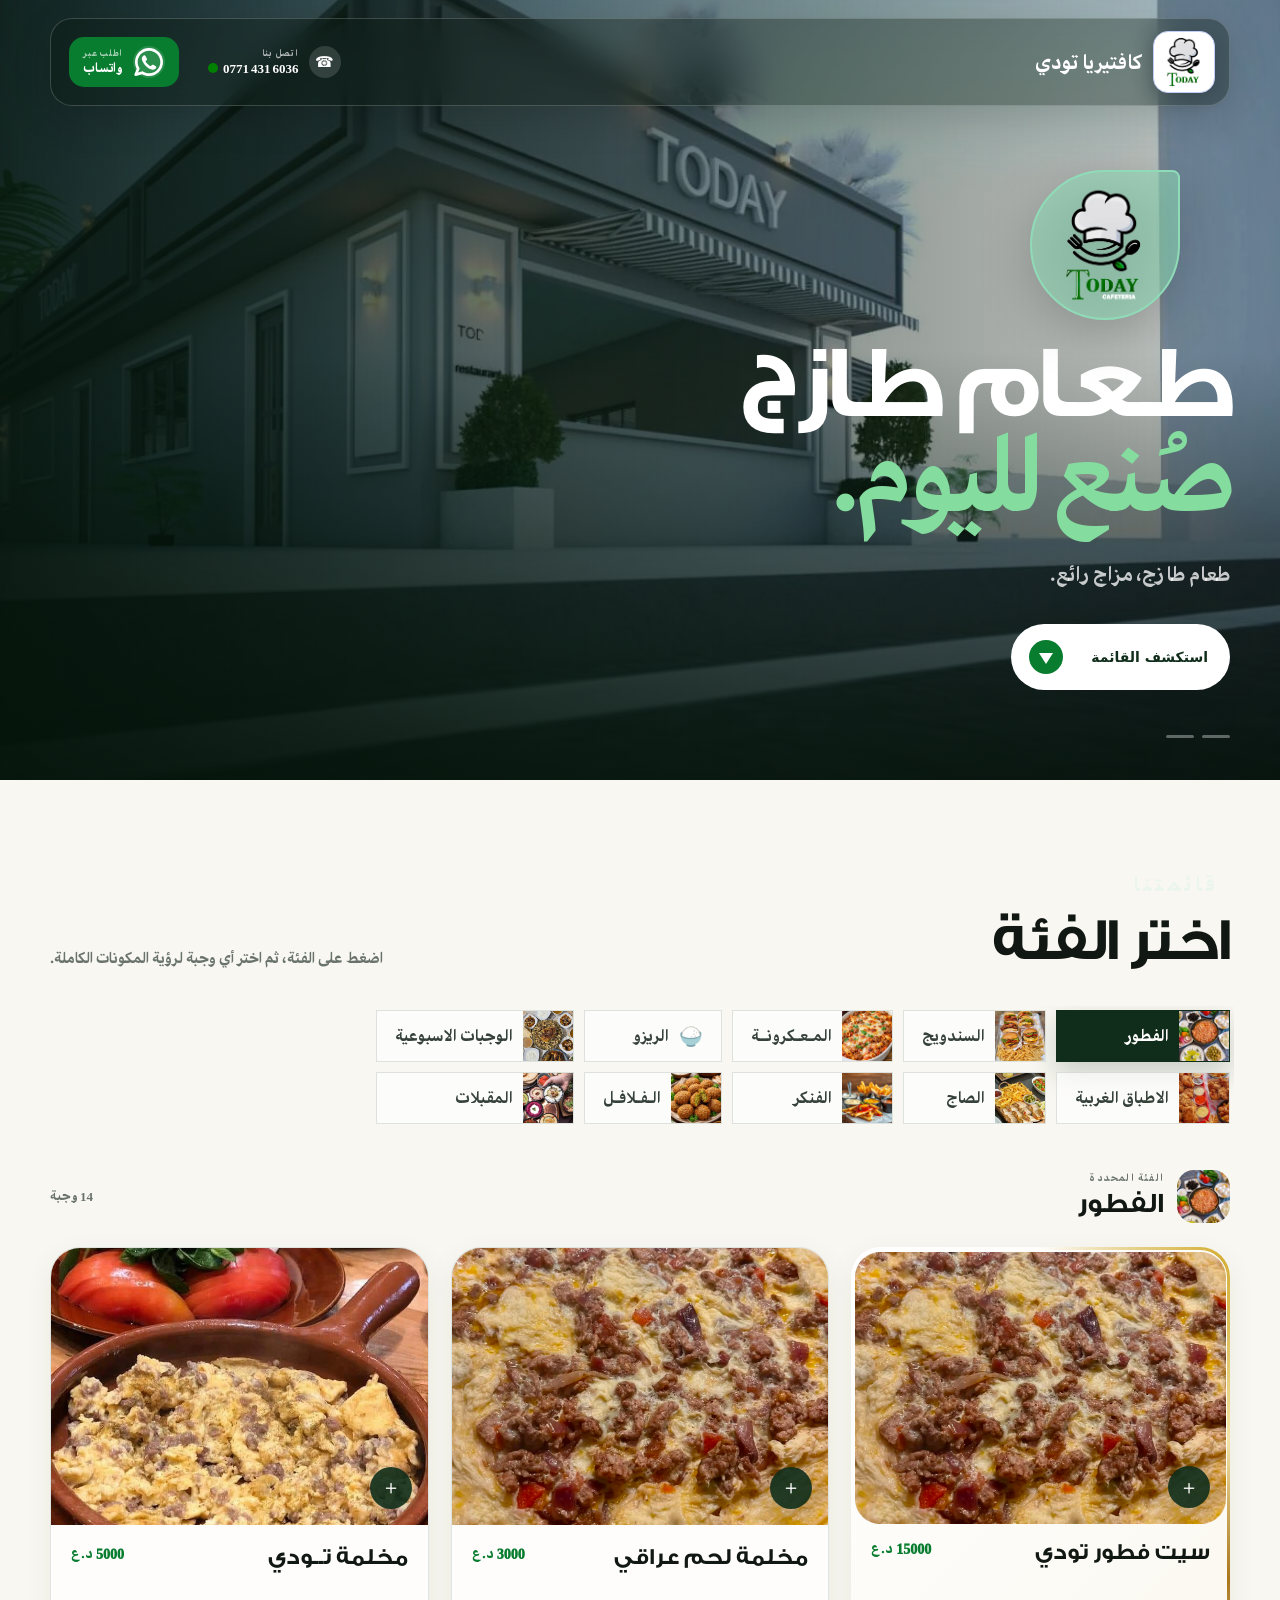
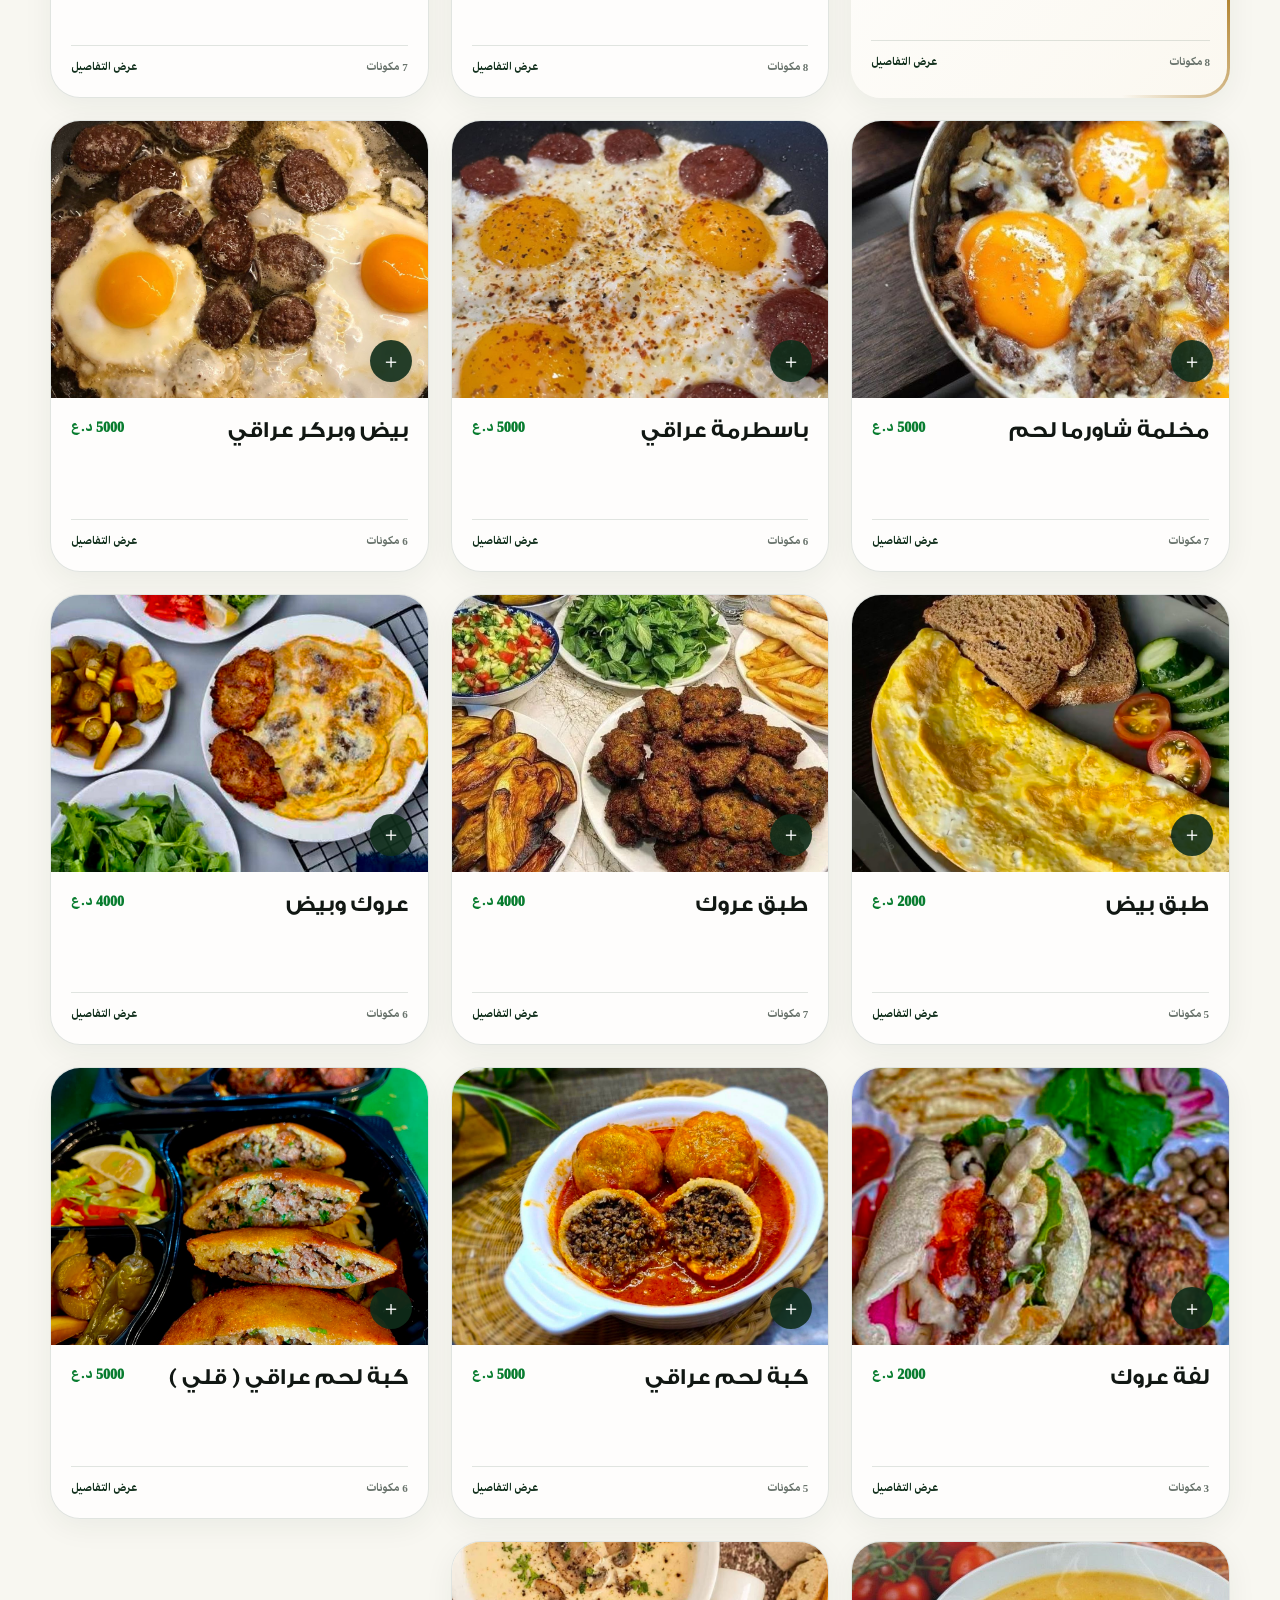
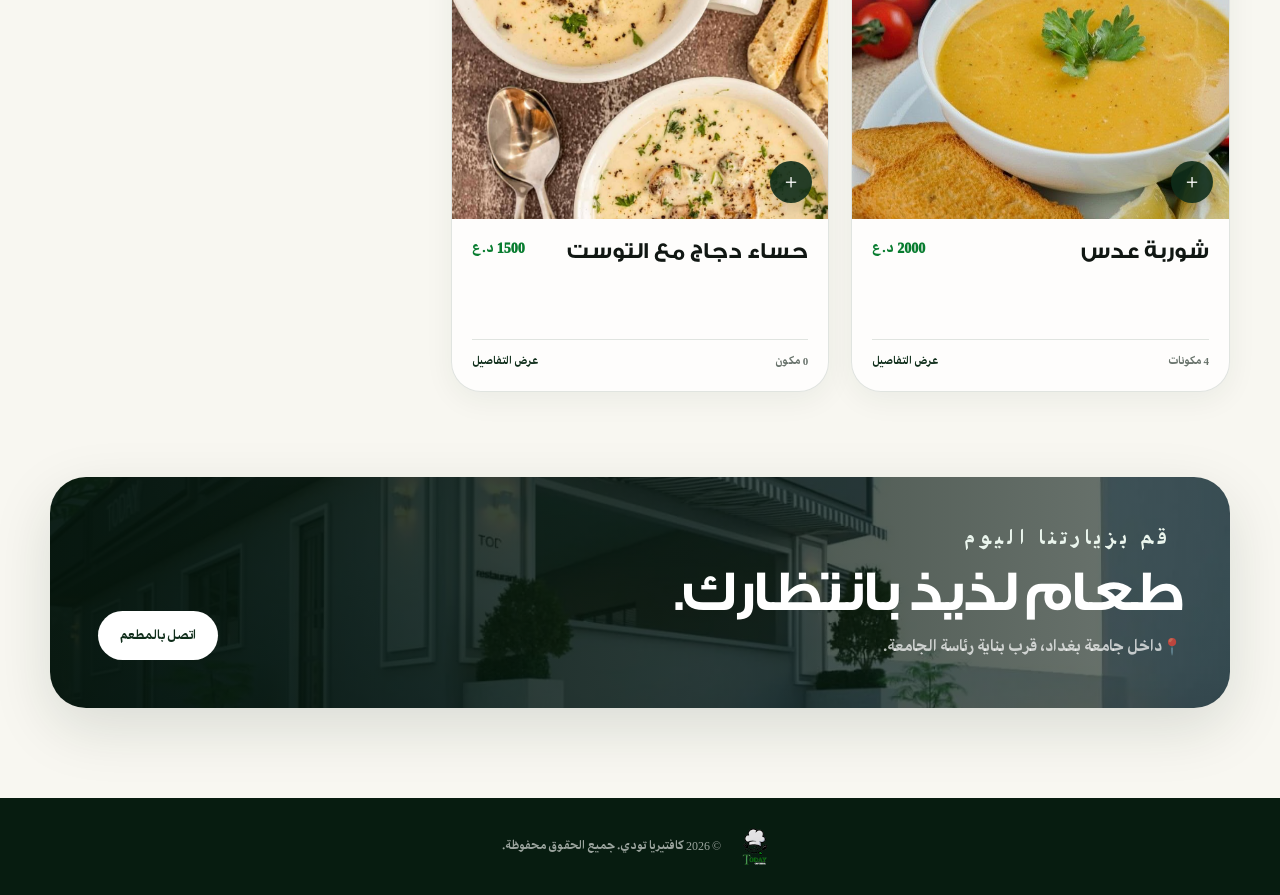
==== commit f67eb592: "make categories two line" ====
--- a/website/ar/index.html
+++ b/website/ar/index.html
@@ -8,8 +8,8 @@
   <meta name="description" content="قائمة الطعام الرقمية لكافتيريا تودي">
   <title>كافتيريا تودي | القائمة</title>
   <link rel="icon" href="../assets/images/logo.png">
-  <link rel="stylesheet" href="../style.css?v=2">
-  <link rel="stylesheet" href="arStyle.css">
+  <link rel="stylesheet" href="../style.css?v=4">
+  <link rel="stylesheet" href="arStyle.css?v=4">
 </head>
 
 <body>
@@ -144,7 +144,7 @@
   </noscript>
 
   <script src="data/menu-fallback.js"></script>
-  <script src="../script.js"></script>
+  <script src="../script.js?v=3"></script>
 </body>
 
 </html>
--- a/website/style.css
+++ b/website/style.css
@@ -418,6 +418,79 @@
   }
 }
 
+.hero__dots {
+  position: absolute;
+  right: max(18px, calc((100vw - 1180px) / 2));
+  bottom: 42px;
+  display: flex;
+  gap: 8px;
+}
+
+.hero__dots span {
+  width: 28px;
+  height: 3px;
+  border-radius: 99px;
+  background: rgba(255, 255, 255, .35);
+  animation: dotOne 14s linear infinite;
+}
+
+.hero__dots span.is-active {
+  background: rgba(255, 255, 255, .35);
+  animation: dotTwo 14s linear infinite;
+}
+
+@keyframes dotOne {
+
+  0%,
+  43% {
+    background: #66d086;
+  }
+
+  50%,
+  93% {
+    background: rgba(255, 255, 255, .35);
+  }
+
+  100% {
+    background: rgba(255, 255, 255, .35);
+  }
+}
+
+@keyframes dotTwo {
+
+  0%,
+  43% {
+    background: rgba(255, 255, 255, .35);
+  }
+
+  50%,
+  93% {
+    background: #66d086;
+  }
+
+  100% {
+    background: rgba(255, 255, 255, .35);
+  }
+}
+
+/* 
+@keyframes dotSwap {
+
+  0%,
+  48% {
+    transform: translateX(0);
+  }
+
+  51%,
+  96% {
+    transform: translateX(36px);
+  }
+
+  100% {
+    transform: translateX(0);
+  }
+} */
+
 .hero__content {
   width: min(1180px, calc(100% - 34px));
   margin: 0 auto;
@@ -512,43 +585,6 @@
   background: var(--green);
 }
 
-.hero__dots {
-  position: absolute;
-  right: max(18px, calc((100vw - 1180px) / 2));
-  bottom: 42px;
-  display: flex;
-  gap: 8px;
-}
-
-.hero__dots span {
-  width: 28px;
-  height: 3px;
-  border-radius: 99px;
-  background: rgba(255, 255, 255, .35);
-}
-
-.hero__dots span.is-active {
-  background: #66d086;
-  animation: dotSwap 14s linear infinite;
-}
-
-@keyframes dotSwap {
-
-  0%,
-  48% {
-    transform: translateX(0);
-  }
-
-  51%,
-  96% {
-    transform: translateX(36px);
-  }
-
-  100% {
-    transform: translateX(0);
-  }
-}
-
 /* Menu */
 .menu-section {
   width: min(1180px, calc(100% - 34px));
@@ -583,20 +619,30 @@
 }
 
 .categories {
-  display: flex;
+  display: grid;
+  grid-template-rows: repeat(2, auto);
+  grid-auto-flow: column;
+  grid-auto-columns: max-content;
+
   gap: 10px;
   margin: 0 -4px 38px;
   padding: 4px 4px 8px;
+
   overflow-x: auto;
+  overflow-y: hidden;
+
   scrollbar-width: none;
-  flex-wrap: wrap;
-}
+}
+
 
 .categories::-webkit-scrollbar {
   display: none;
 }
 
 .category-button {
+  position: relative;
+  max-height: 50px;
+  overflow: hidden;
   flex: 0 0 auto;
   display: inline-flex;
   align-items: center;
@@ -624,6 +670,18 @@
   box-shadow: 0 12px 28px rgba(15, 45, 26, .2);
 }
 
+.category-button img {
+  max-width: 32px;
+  visibility: hidden;
+}
+
+.category-button img:nth-child(2) {
+  position: absolute;
+  visibility: visible;
+  max-width: 50px;
+  right: 0;
+}
+
 .category-button__icon {
   font-size: 19px;
 }
@@ -643,6 +701,7 @@
 
 .category-header__icon {
   display: grid;
+  overflow: hidden;
   place-items: center;
   width: 53px;
   height: 53px;
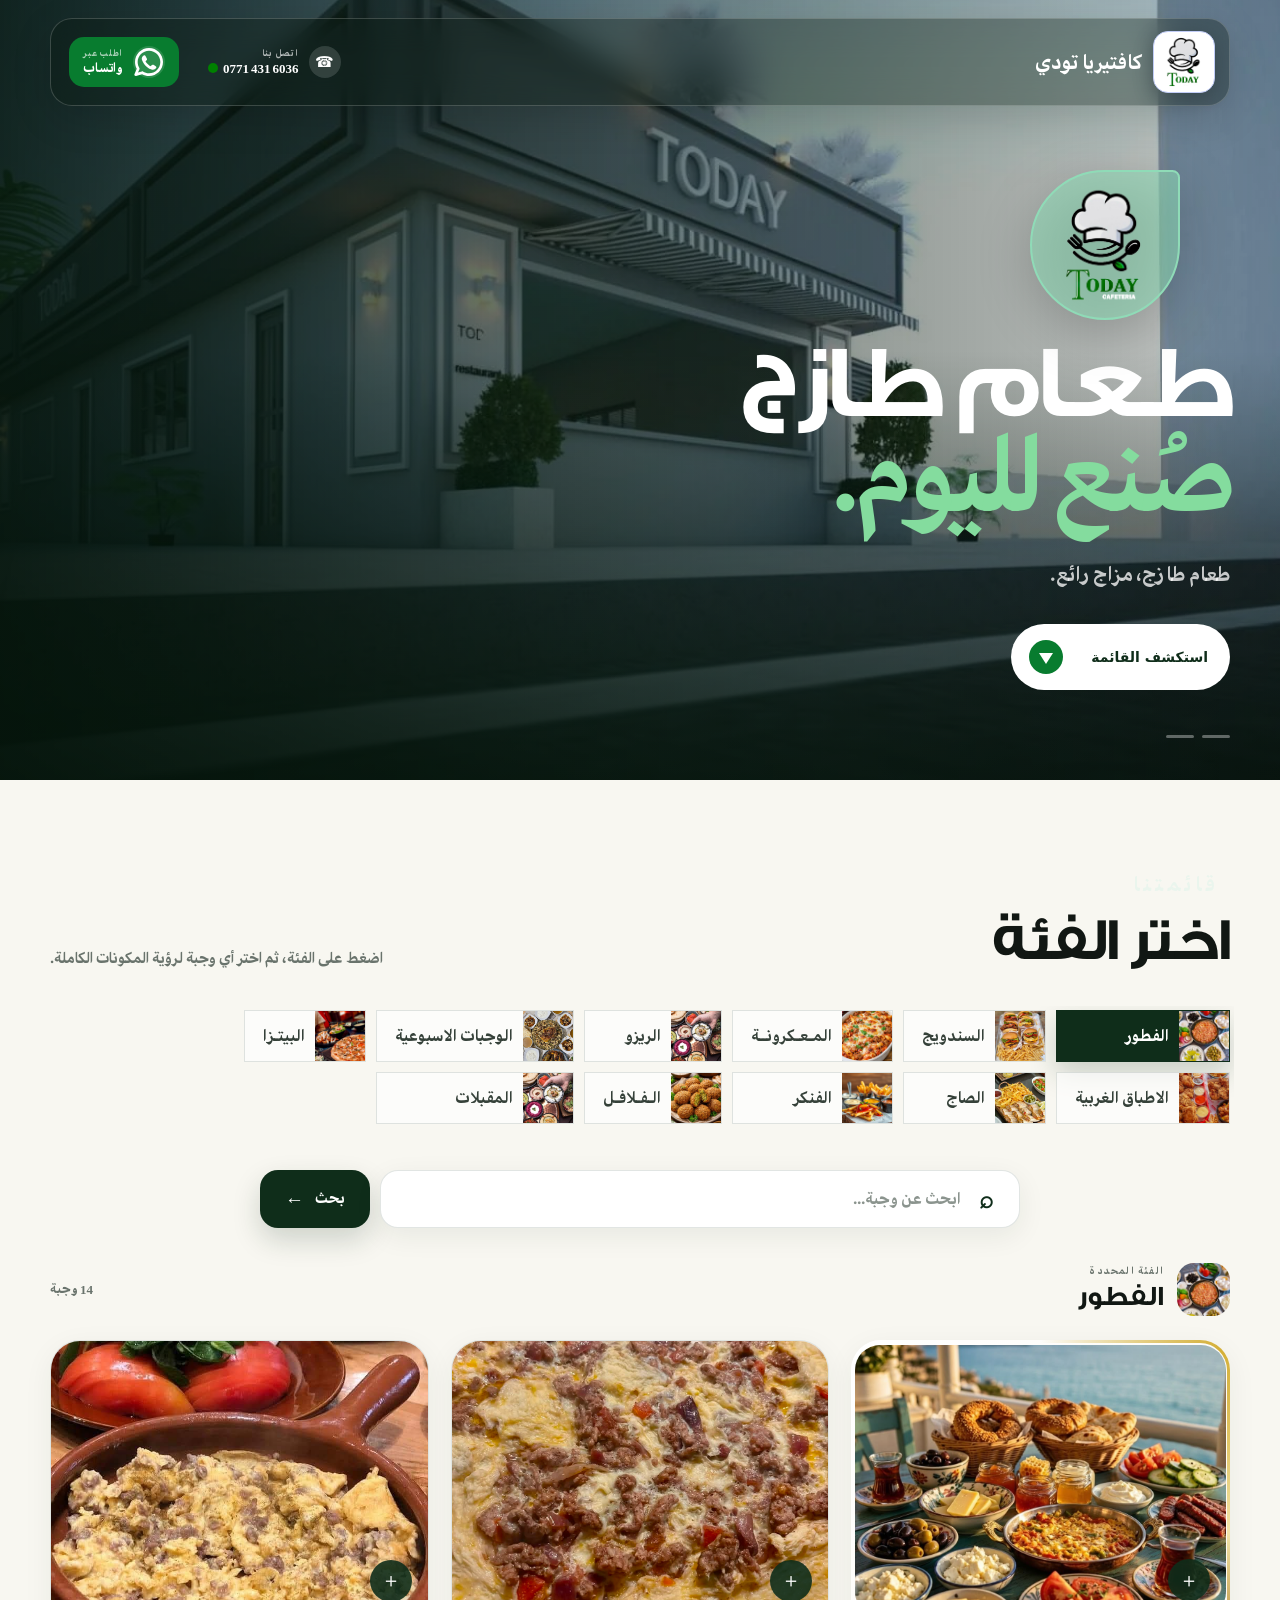
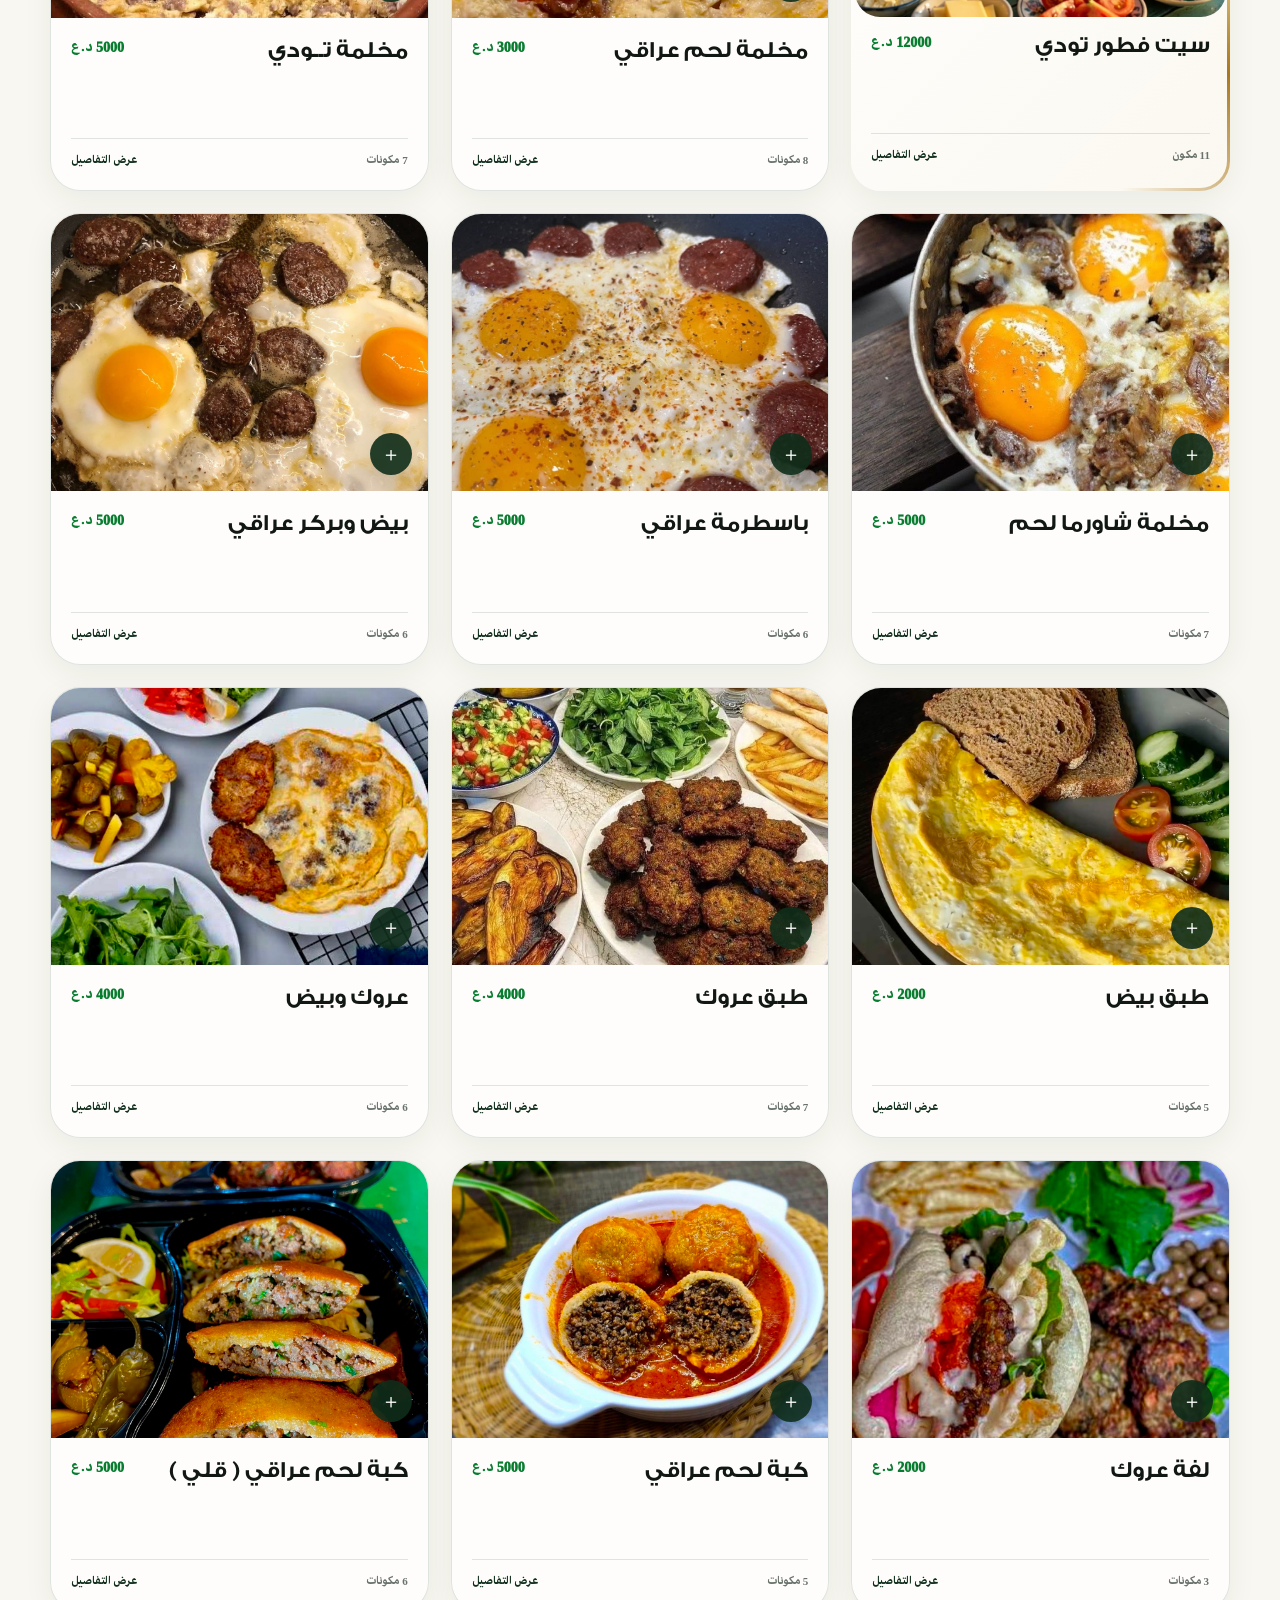
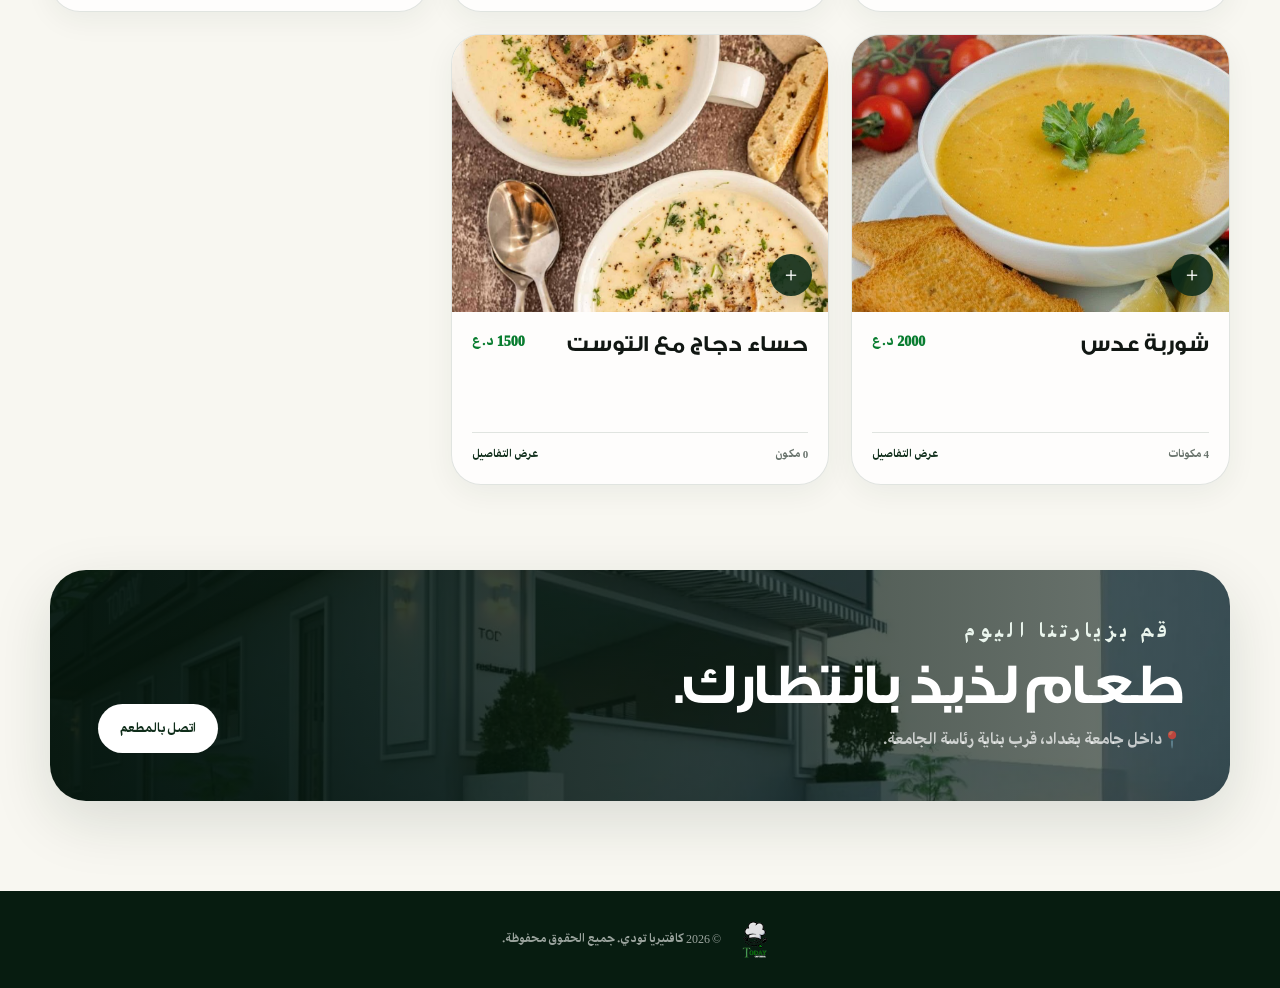
==== commit 6a062860: "adding search and forbidden words" ====
--- a/website/ar/index.html
+++ b/website/ar/index.html
@@ -89,6 +89,34 @@
 
       <nav class="categories" id="categories" aria-label="فئات القائمة"></nav>
 
+      <!-- Search -->
+      <div class="menu-search">
+
+        <div class="menu-search__field">
+
+          <span class="menu-search__search-icon" aria-hidden="true">
+            ⌕
+          </span>
+
+          <input type="search" id="searchInput" class="menu-search__input" placeholder="ابحث عن وجبة..."
+            aria-label="البحث عن وجبة" aria-autocomplete="list" aria-controls="searchSuggestions" autocomplete="off">
+
+          <div id="searchSuggestions" class="search-suggestions" role="listbox" aria-label="نتائج البحث"></div>
+
+        </div>
+
+
+        <button type="button" id="searchButton" class="menu-search__button">
+          <span>بحث</span>
+
+          <span class="menu-search__button-icon" aria-hidden="true">
+            ←
+          </span>
+        </button>
+
+      </div>
+
+
       <div class="category-header">
         <div>
           <span class="category-header__icon" id="categoryIcon">🍔</span>
--- a/website/style.css
+++ b/website/style.css
@@ -757,6 +757,558 @@
   box-shadow: var(--shadow);
 }
 
+
+/* =====================================================
+   MENU SEARCH
+===================================================== */
+
+.menu-search {
+  position: relative;
+
+  display: flex;
+  align-items: stretch;
+  gap: 10px;
+
+  width: 100%;
+  max-width: 760px;
+
+  margin: 0 auto 35px;
+}
+
+
+/* Input container */
+
+.menu-search__field {
+  position: relative;
+  flex: 1;
+  min-width: 0;
+}
+
+
+/* Search icon */
+
+.menu-search__search-icon {
+  position: absolute;
+  z-index: 2;
+
+  top: 50%;
+  right: 18px;
+
+  transform: translateY(-50%);
+
+  display: grid;
+  place-items: center;
+
+  width: 32px;
+  height: 32px;
+
+  color: var(--green-dark);
+
+  font-size: 24px;
+  font-weight: 700;
+
+  pointer-events: none;
+}
+
+
+/* Search input */
+
+.menu-search__input {
+  width: 100%;
+  height: 58px;
+
+  padding:
+    0 58px 0 20px;
+
+  border:
+    1px solid var(--line);
+
+  border-radius: 18px;
+
+  outline: none;
+
+  background:
+    var(--white);
+
+  color:
+    var(--ink);
+
+  font: inherit;
+
+  font-size: 16px;
+  font-weight: 600;
+
+  box-shadow:
+    0 8px 28px rgba(15, 45, 26, 0.07);
+
+  transition:
+    border-color .2s ease,
+    box-shadow .2s ease,
+    transform .2s ease;
+}
+
+
+.menu-search__input::placeholder {
+  color: #8b948e;
+  font-weight: 500;
+}
+
+
+/* Hide native search X styling if wanted */
+
+.menu-search__input::-webkit-search-cancel-button {
+  cursor: pointer;
+}
+
+
+/* Focus */
+
+.menu-search__input:focus {
+  border-color:
+    rgba(8, 124, 47, .55);
+
+  box-shadow:
+    0 0 0 4px rgba(8, 124, 47, .10),
+    0 14px 34px rgba(15, 45, 26, .10);
+}
+
+
+/* Search button */
+
+.menu-search__button {
+  flex: 0 0 auto;
+
+  min-width: 110px;
+  height: 58px;
+
+  display: inline-flex;
+  align-items: center;
+  justify-content: center;
+
+  gap: 11px;
+
+  padding: 0 20px;
+
+  border: 0;
+  border-radius: 18px;
+
+  color:
+    var(--white);
+
+  background:
+    var(--green-dark);
+
+  font: inherit;
+
+  font-size: 15px;
+  font-weight: 800;
+
+  cursor: pointer;
+
+  box-shadow:
+    0 12px 28px rgba(15, 45, 26, .18);
+
+  transition:
+    transform .2s ease,
+    background .2s ease,
+    box-shadow .2s ease;
+}
+
+
+.menu-search__button:hover {
+  background:
+    var(--green);
+
+  transform:
+    translateY(-2px);
+
+  box-shadow:
+    0 16px 32px rgba(15, 45, 26, .22);
+}
+
+
+.menu-search__button:active {
+  transform:
+    translateY(0);
+}
+
+
+.menu-search__button-icon {
+  font-size: 19px;
+  line-height: 1;
+}
+
+
+/* =====================================================
+   SEARCH SUGGESTIONS
+===================================================== */
+
+.search-suggestions {
+  position: absolute;
+
+  top:
+    calc(100% + 8px);
+
+  right: 0;
+  left: 0;
+
+  z-index: 100;
+
+  max-height: 360px;
+
+  overflow-y: auto;
+  overflow-x: hidden;
+
+  padding: 7px;
+
+  background:
+    rgba(255, 255, 255, .98);
+
+  border:
+    1px solid rgba(15, 45, 26, .12);
+
+  border-radius: 18px;
+
+  box-shadow:
+    0 22px 55px rgba(15, 45, 26, .18);
+
+  opacity: 0;
+
+  visibility: hidden;
+
+  transform:
+    translateY(-7px);
+
+  pointer-events: none;
+
+  transition:
+    opacity .17s ease,
+    transform .17s ease,
+    visibility .17s ease;
+}
+
+
+/* Open dropdown */
+
+.search-suggestions.is-open {
+  opacity: 1;
+
+  visibility: visible;
+
+  transform:
+    translateY(0);
+
+  pointer-events: auto;
+}
+
+
+/* Individual result */
+
+.search-suggestions__item {
+  width: 100%;
+
+  display: flex;
+  align-items: center;
+
+  gap: 12px;
+
+  min-height: 52px;
+
+  padding:
+    10px 13px;
+
+  border: 0;
+
+  border-radius: 12px;
+
+  background:
+    transparent;
+
+  color:
+    var(--ink);
+
+  font: inherit;
+
+  cursor: pointer;
+
+  text-align: start;
+
+  transition:
+    background .16s ease,
+    color .16s ease,
+    transform .16s ease;
+}
+
+
+/* Mouse hover */
+
+.search-suggestions__item:hover {
+  background:
+    var(--green-soft);
+
+  color:
+    var(--green-dark);
+}
+
+
+/* Keyboard active item */
+
+.search-suggestions__item.is-active {
+  background:
+    var(--green-dark);
+
+  color:
+    var(--white);
+
+  transform:
+    translateX(-2px);
+}
+
+
+/* Little icon */
+
+.search-suggestions__icon {
+  flex:
+    0 0 34px;
+
+  display: grid;
+  place-items: center;
+
+  width: 34px;
+  height: 34px;
+
+  border-radius: 10px;
+
+  background:
+    var(--green-soft);
+
+  color:
+    var(--green-dark);
+
+  font-size: 20px;
+
+  transition:
+    background .16s ease,
+    color .16s ease;
+}
+
+
+.search-suggestions__item.is-active .search-suggestions__icon {
+  background:
+    rgba(255, 255, 255, .15);
+
+  color:
+    var(--white);
+}
+
+
+/* Full item name */
+
+.search-suggestions__name {
+  flex: 1;
+
+  min-width: 0;
+
+  font-size: 15px;
+  font-weight: 750;
+
+  line-height: 1.5;
+
+  /*
+   * IMPORTANT:
+   * Do NOT truncate the item name.
+   */
+
+  white-space: normal;
+  overflow: visible;
+  text-overflow: unset;
+}
+
+
+/* No results */
+
+.search-suggestions__empty {
+  padding:
+    18px 14px;
+
+  color:
+    var(--muted);
+
+  font-size: 14px;
+  font-weight: 650;
+
+  text-align: center;
+}
+
+
+/* Scrollbar */
+
+.search-suggestions {
+  scrollbar-width: thin;
+
+  scrollbar-color:
+    rgba(15, 45, 26, .28) transparent;
+}
+
+
+.search-suggestions::-webkit-scrollbar {
+  width: 7px;
+}
+
+
+.search-suggestions::-webkit-scrollbar-track {
+  background:
+    transparent;
+}
+
+
+.search-suggestions::-webkit-scrollbar-thumb {
+  background:
+    rgba(15, 45, 26, .25);
+
+  border-radius:
+    99px;
+}
+
+
+/* =====================================================
+   SEARCH RESULT HIGHLIGHT
+===================================================== */
+
+.menu-card.search-highlight {
+  position: relative;
+
+  z-index: 2;
+
+  outline:
+    3px solid #e4b326;
+
+  outline-offset:
+    3px;
+
+  box-shadow:
+    0 0 0 7px rgba(228, 179, 38, .16),
+    0 24px 55px rgba(15, 45, 26, .18);
+
+  animation:
+    searchedItemPulse .75s ease-in-out 3;
+}
+
+
+@keyframes searchedItemPulse {
+
+  0%,
+  100% {
+    transform:
+      scale(1);
+
+    box-shadow:
+      0 0 0 5px rgba(228, 179, 38, .12),
+      0 20px 45px rgba(15, 45, 26, .14);
+  }
+
+
+  50% {
+    transform:
+      scale(1.015);
+
+    box-shadow:
+      0 0 0 10px rgba(228, 179, 38, .18),
+      0 26px 60px rgba(15, 45, 26, .20);
+  }
+}
+
+/* =====================================================
+   FUNNY FORBIDDEN SEARCH
+===================================================== */
+
+.search-suggestions__joke {
+  display: flex;
+  align-items: center;
+  justify-content: center;
+
+  gap: 12px;
+
+  min-height: 80px;
+
+  padding: 18px;
+
+  color: #7a2424;
+
+  background:
+    linear-gradient(135deg,
+      #fff7f2,
+      #fff0ea);
+
+  border-radius: 13px;
+
+  text-align: center;
+
+  font-size: 19px;
+
+  animation:
+    astaghfirullahShake .45s ease;
+}
+
+
+.search-suggestions__joke strong {
+  font-size: 20px;
+  font-weight: 900;
+}
+
+
+.search-suggestions__joke-icon {
+  font-size: 29px;
+
+  animation:
+    jokeEmojiBounce .7s ease;
+}
+
+
+@keyframes astaghfirullahShake {
+
+  0% {
+    transform: translateX(0);
+  }
+
+  20% {
+    transform: translateX(-5px);
+  }
+
+  40% {
+    transform: translateX(5px);
+  }
+
+  60% {
+    transform: translateX(-3px);
+  }
+
+  80% {
+    transform: translateX(3px);
+  }
+
+  100% {
+    transform: translateX(0);
+  }
+}
+
+
+@keyframes jokeEmojiBounce {
+
+  0% {
+    transform: scale(.6) rotate(-15deg);
+  }
+
+  60% {
+    transform: scale(1.2) rotate(8deg);
+  }
+
+  100% {
+    transform: scale(1) rotate(0);
+  }
+}
+
+
 @keyframes cardIn {
   from {
     opacity: 0;
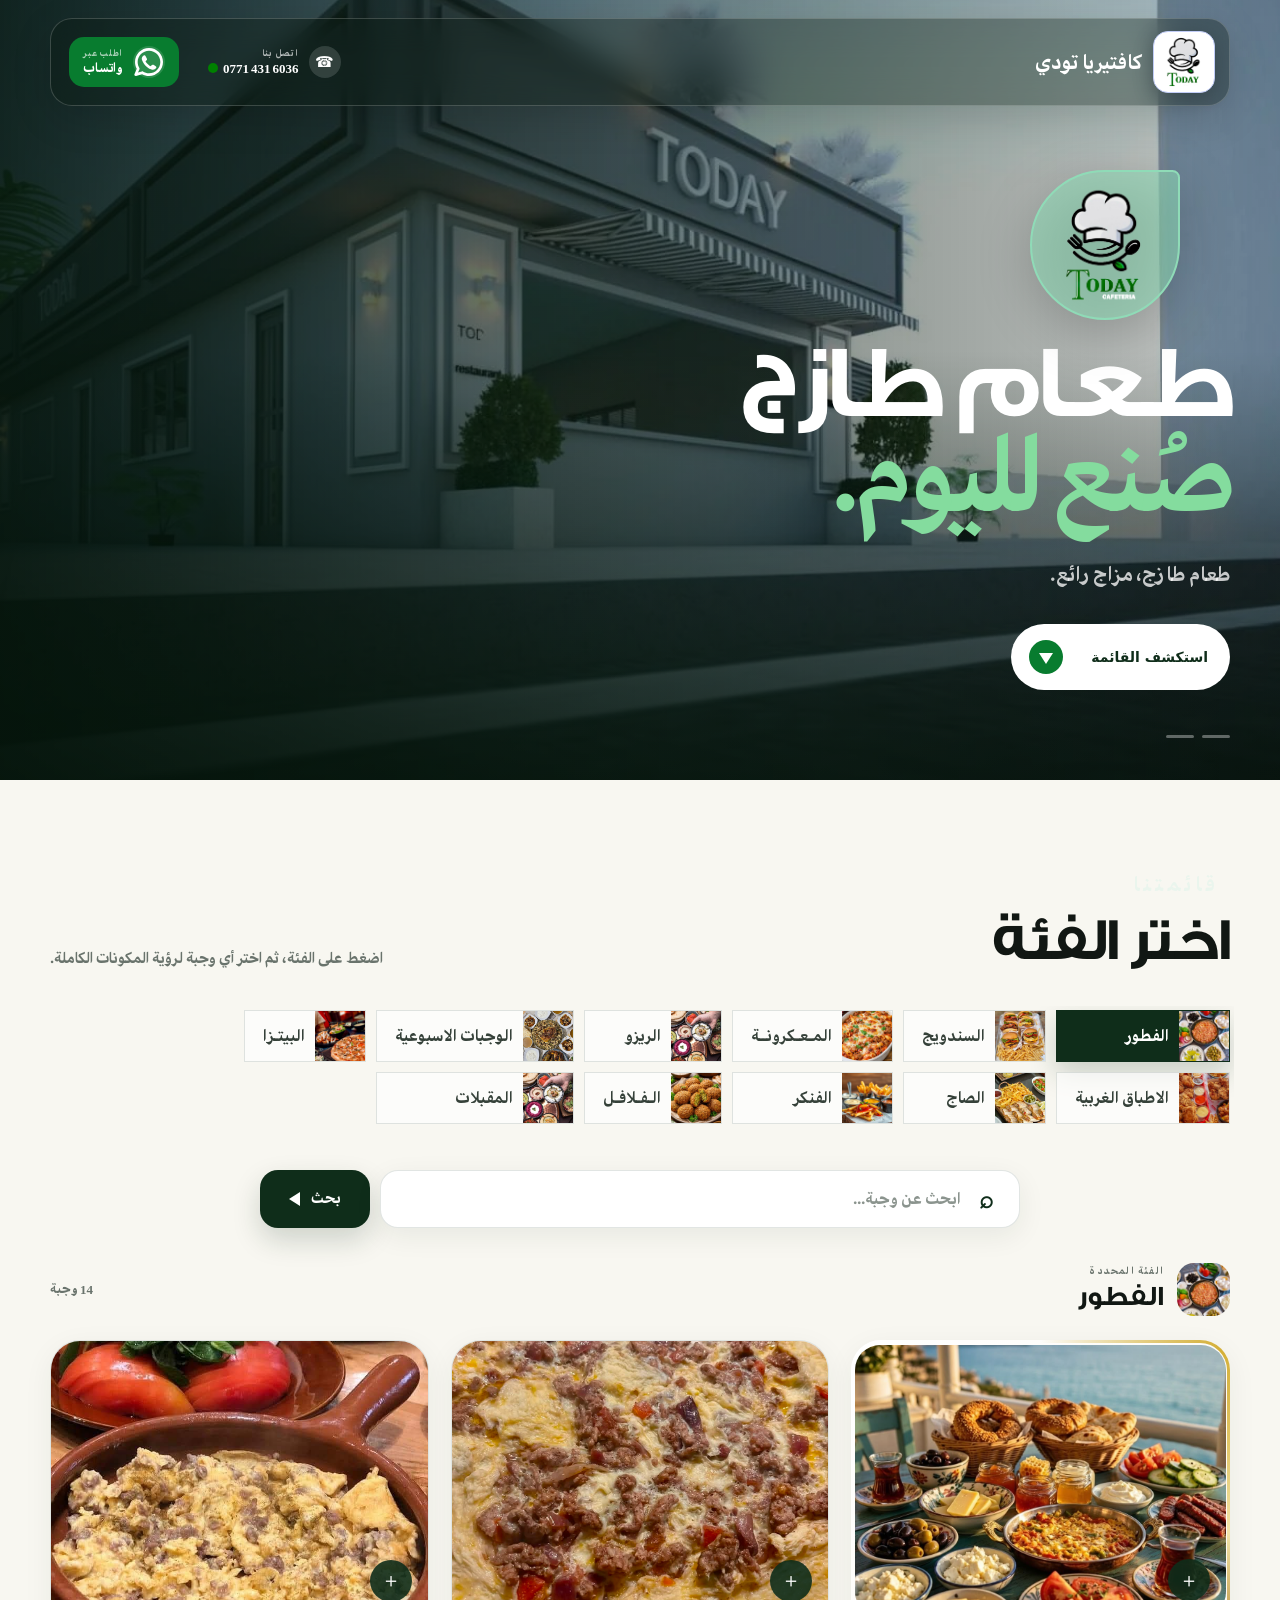
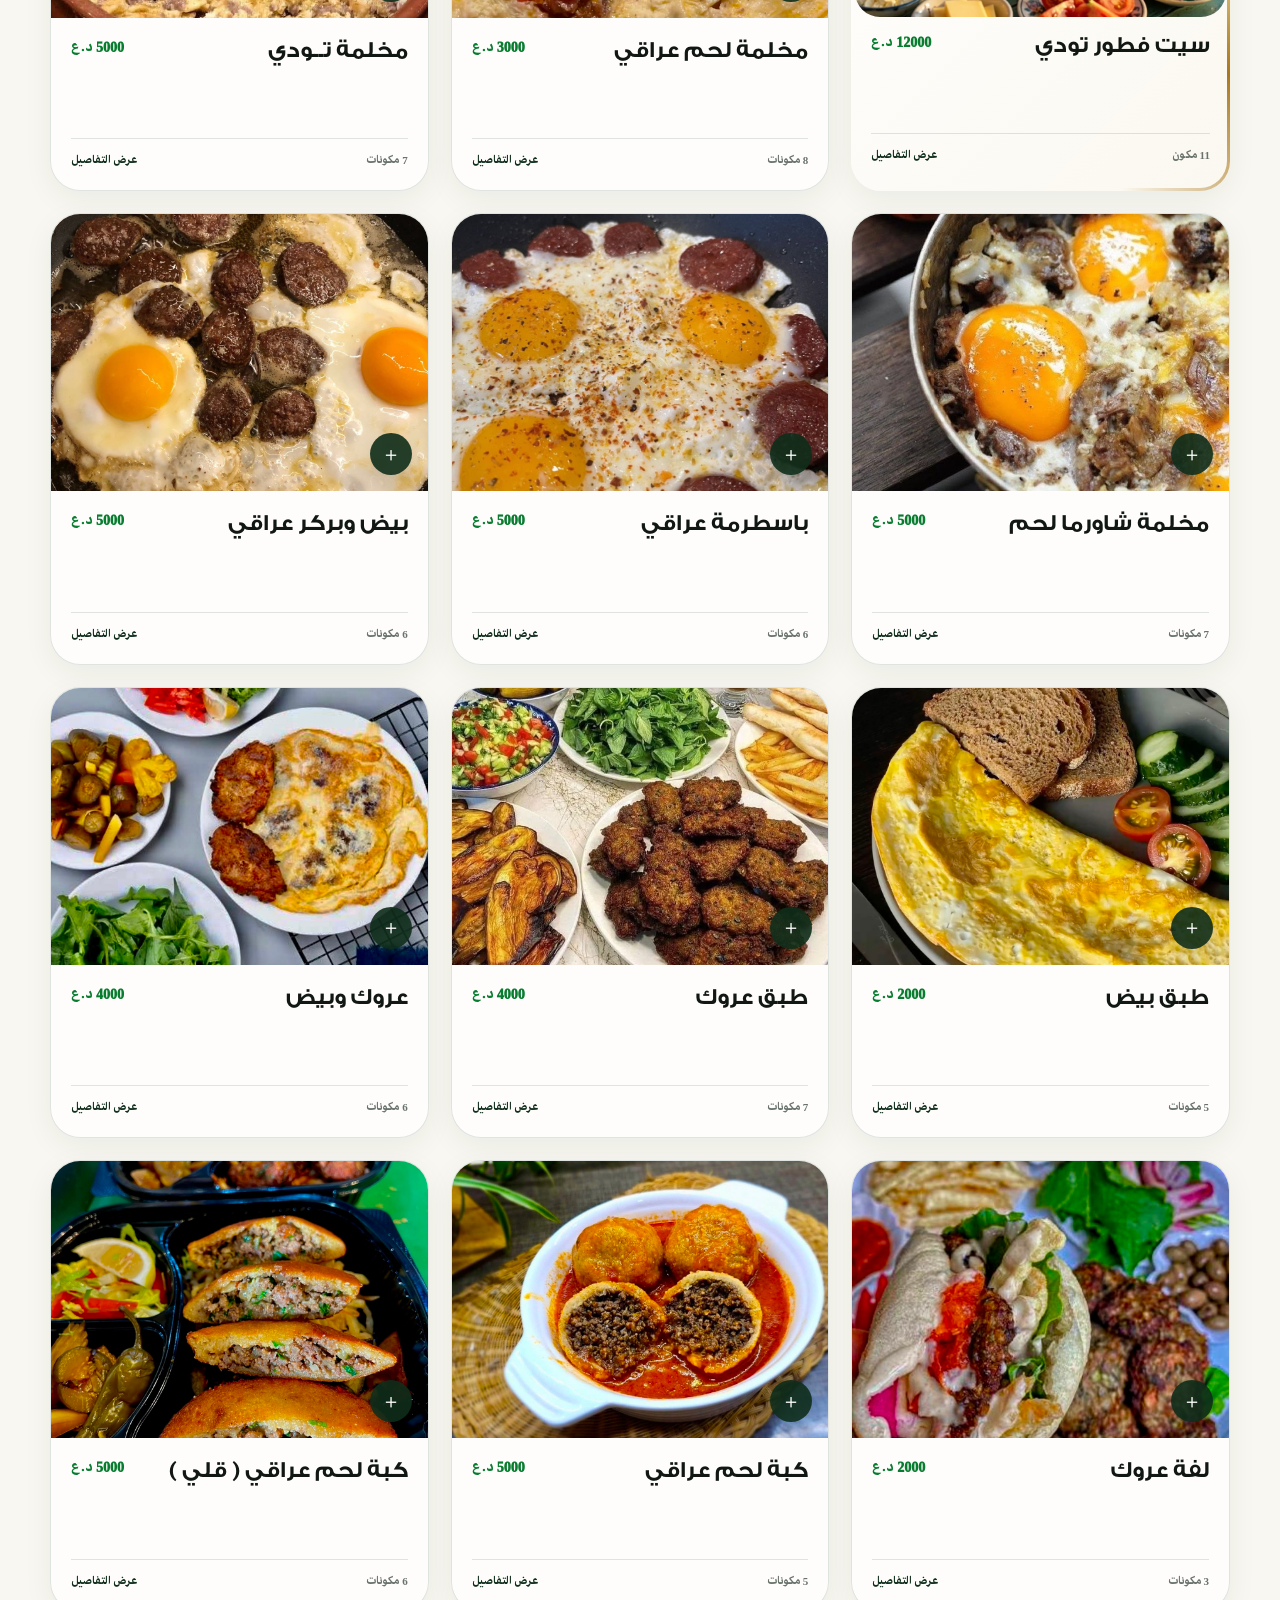
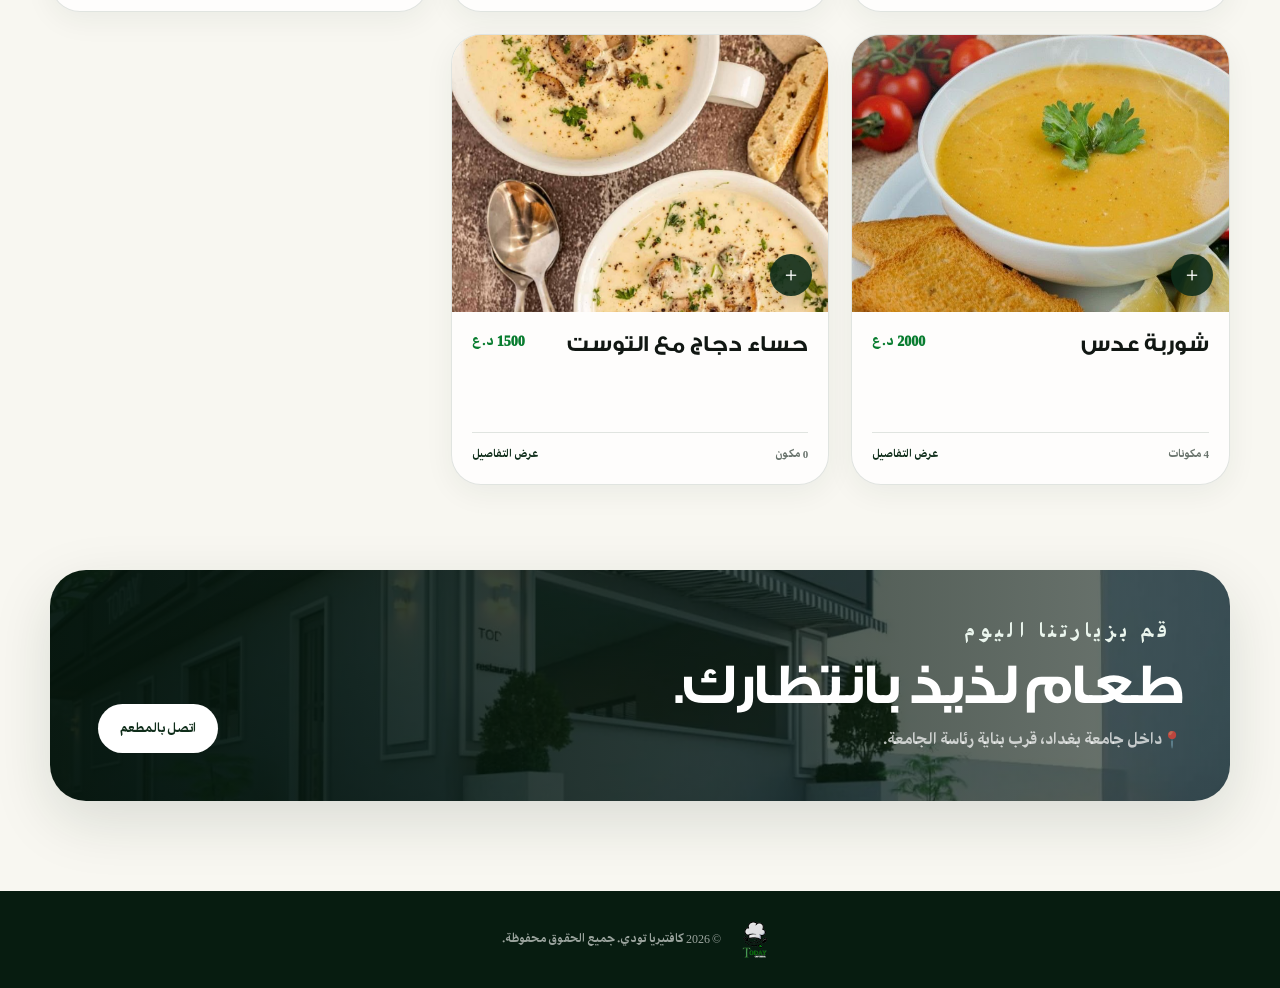
==== commit 689fa9f0: "miner changes" ====
--- a/website/ar/index.html
+++ b/website/ar/index.html
@@ -109,9 +109,7 @@
         <button type="button" id="searchButton" class="menu-search__button">
           <span>بحث</span>
 
-          <span class="menu-search__button-icon" aria-hidden="true">
-            ←
-          </span>
+          <span class="menu-search__button-icon" aria-hidden="true"></span>
         </button>
 
       </div>
--- a/website/style.css
+++ b/website/style.css
@@ -936,6 +936,12 @@
 .menu-search__button-icon {
   font-size: 19px;
   line-height: 1;
+  width: 0;
+  height: 0;
+  border-left: 11px solid var(--white);
+  border-top: 7px solid transparent;
+  border-bottom: 7px solid transparent;
+
 }
 
 
--- a/website/ar/arStyle.css
+++ b/website/ar/arStyle.css
@@ -21,6 +21,12 @@
     padding: 16px 22px 16px 18px;
 }
 
+.menu-search__button-icon {
+    border-right: 11px solid var(--white);
+    border-left: 0;
+}
+
+
 /* Phone */
 @media (max-width: 620px) {
     .drop-shape {
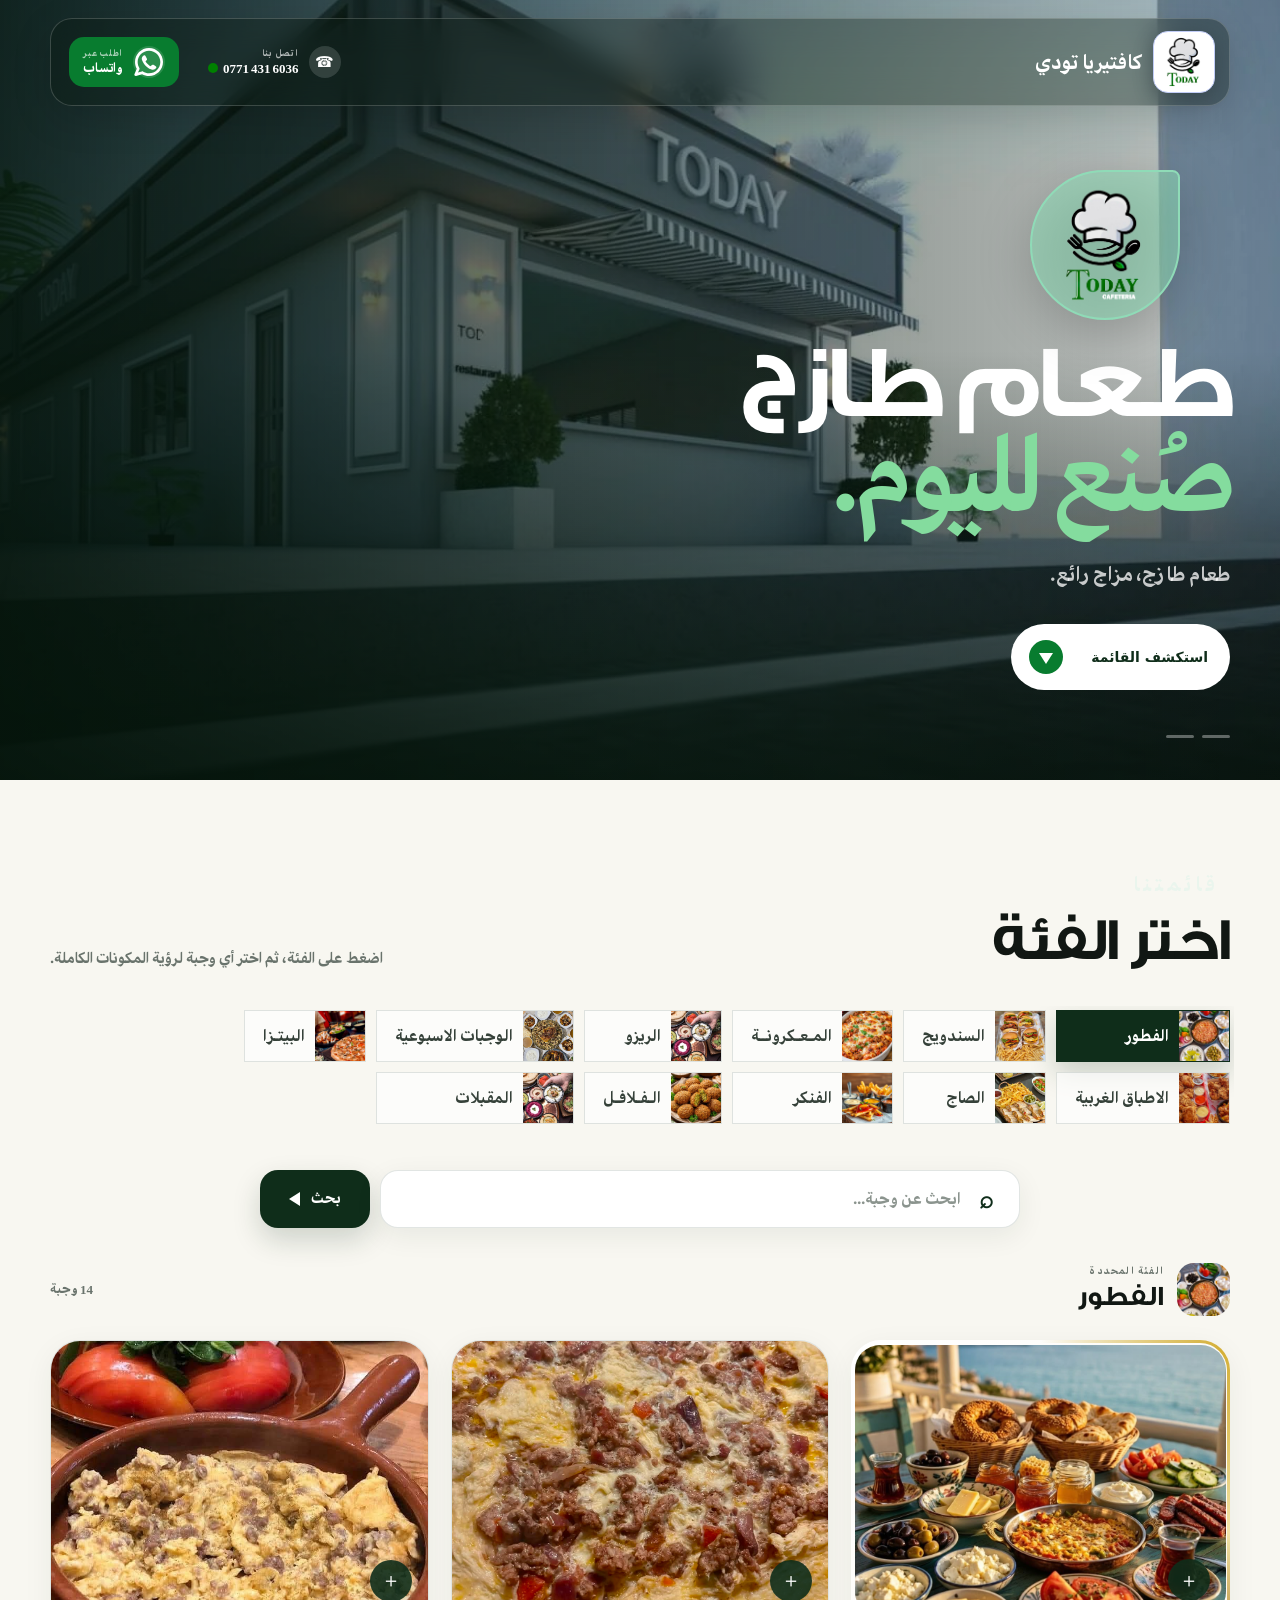
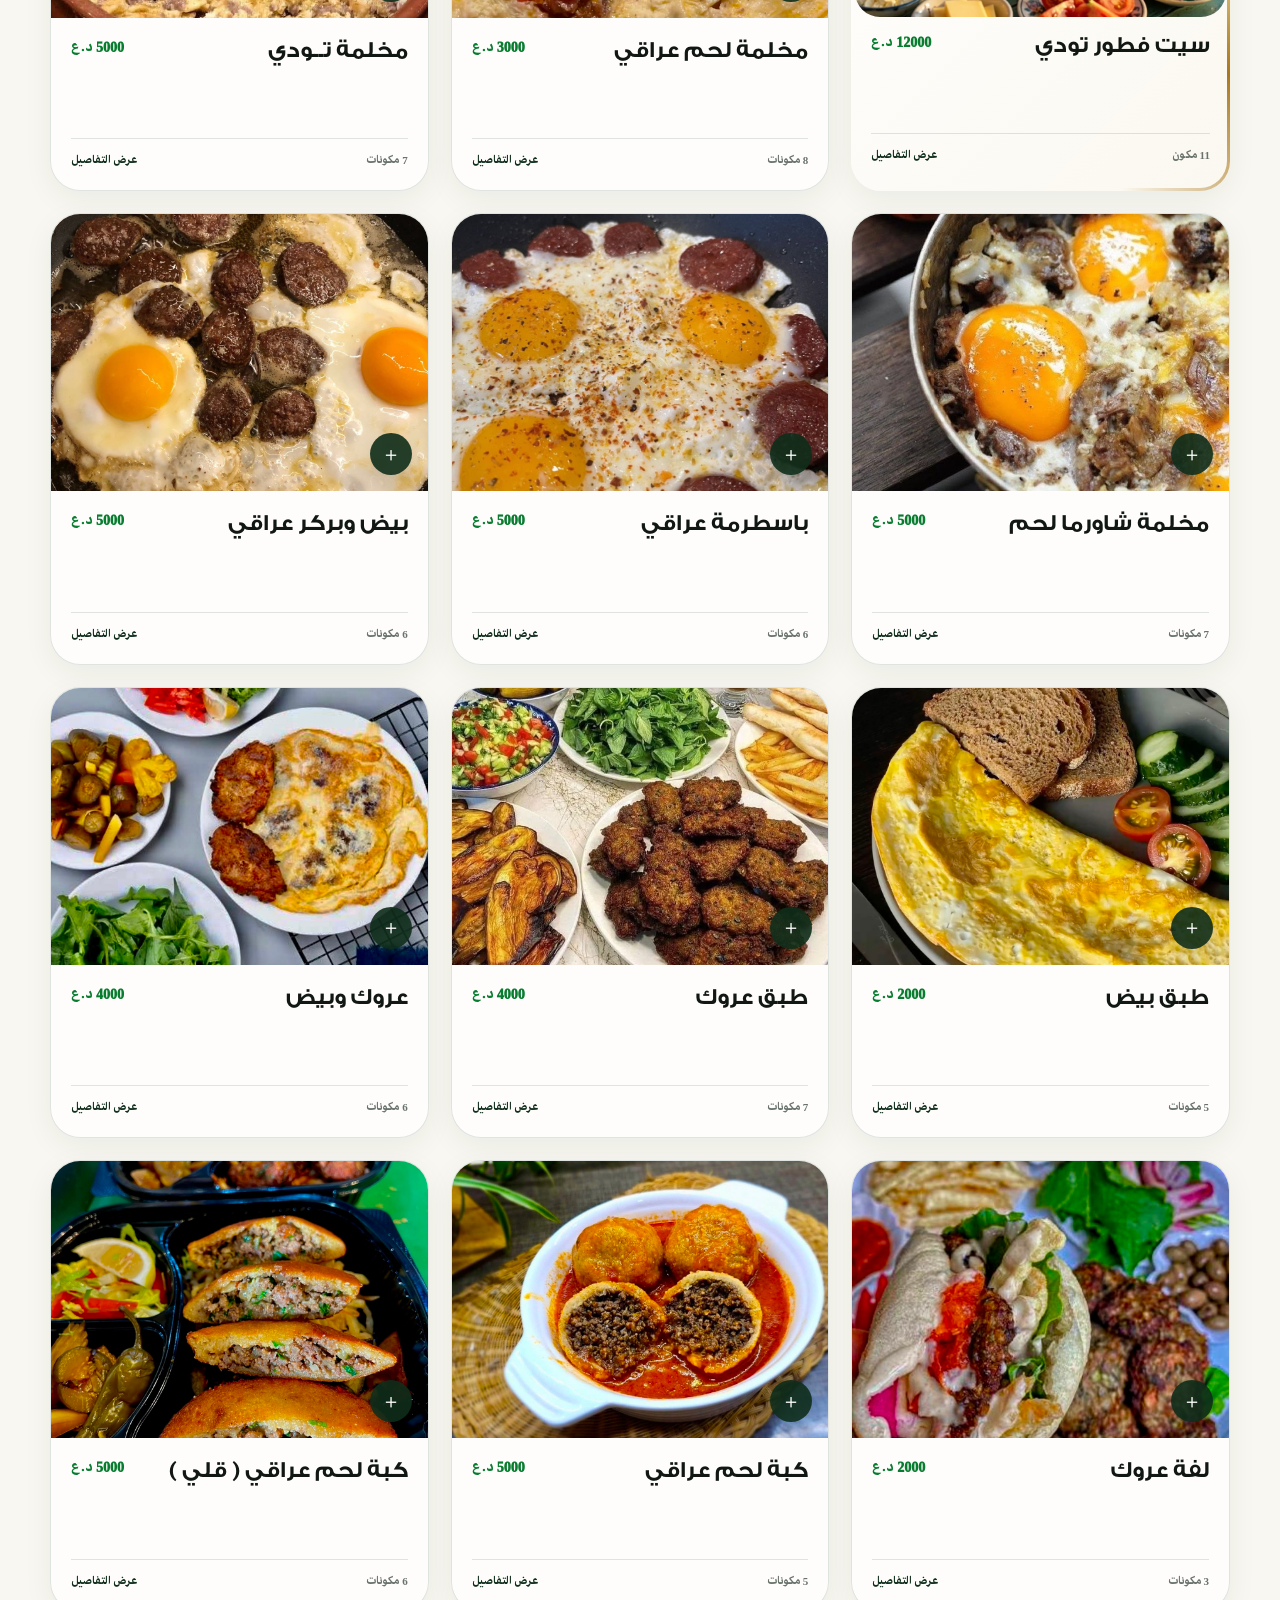
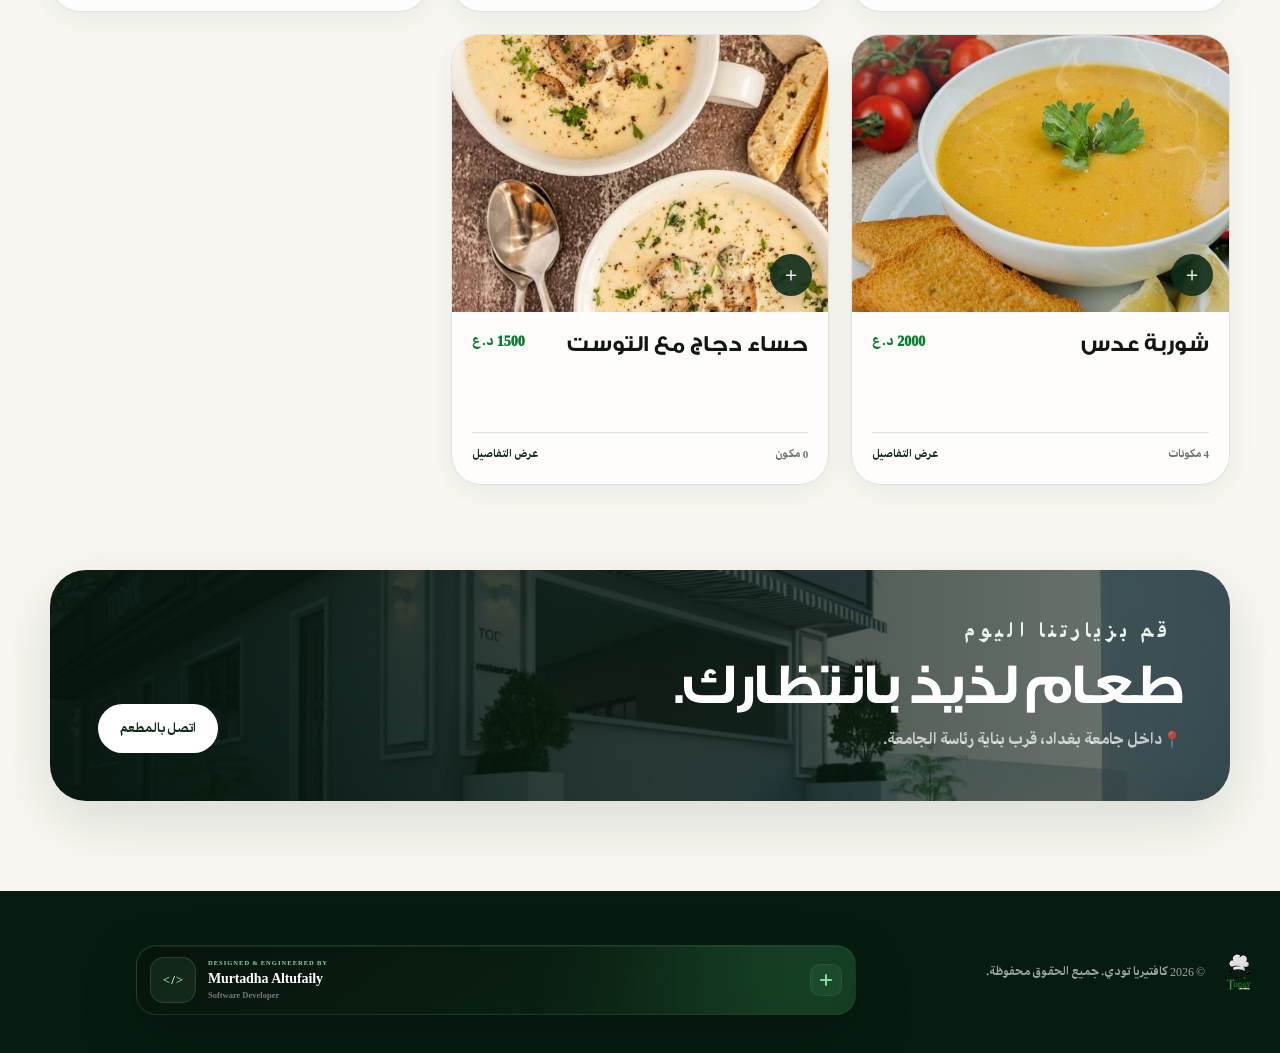
==== commit f9fbf801: "adding my signature" ====
--- a/website/ar/index.html
+++ b/website/ar/index.html
@@ -10,6 +10,7 @@
   <link rel="icon" href="../assets/images/logo.png">
   <link rel="stylesheet" href="../style.css?v=4">
   <link rel="stylesheet" href="arStyle.css?v=4">
+  <link rel="stylesheet" href="../dev.css?v=1">
 </head>
 
 <body>
@@ -142,7 +143,12 @@
   <footer>
     <img src="../assets/images/logo.png" alt="كافتيريا تودي">
     <p>© <span id="currentYear"></span> كافتيريا تودي. جميع الحقوق محفوظة.</p>
+
   </footer>
+
+  <link rel="stylesheet" href="../dev.css">
+
+  <script src="../dev.js" defer></script>
 
   <div class="modal" id="itemModal" aria-hidden="true">
     <button class="modal__backdrop" id="modalBackdrop" aria-label="إغلاق التفاصيل"></button>
@@ -170,7 +176,9 @@
   </noscript>
 
   <script src="data/menu-fallback.js"></script>
+
   <script src="../script.js?v=3"></script>
+
 </body>
 
 </html>
--- a/website/style.css
+++ b/website/style.css
@@ -1989,7 +1989,203 @@
     top: calc(50% + 163px);
     font-size: 9px;
   }
-}
+
+
+  /* search */
+  .menu-search {
+    gap: 8px;
+
+    margin-bottom:
+      28px;
+  }
+
+
+  .menu-search__input {
+    height: 54px;
+
+    padding-right:
+      52px;
+
+    border-radius:
+      15px;
+
+    font-size:
+      15px;
+  }
+
+
+  .menu-search__button {
+    min-width:
+      84px;
+
+    height:
+      54px;
+
+    padding:
+      0 14px;
+
+    border-radius:
+      15px;
+  }
+
+
+  .menu-search__button-icon {
+    display: none;
+  }
+
+
+  .search-suggestions {
+    max-height:
+      310px;
+
+    border-radius:
+      15px;
+  }
+
+
+  .search-suggestions__item {
+    min-height:
+      50px;
+  }
+
+}
+
+/* =====================================================
+   MOBILE SEARCH FOCUS MODE
+===================================================== */
+
+@media (max-width: 600px) {
+
+  .menu-search:focus-within {
+    position: fixed;
+
+    top: 0;
+    left: 0;
+    right: 0;
+
+    z-index: 9998;
+
+    width: 100%;
+    max-width: none;
+
+    margin: 0;
+
+    padding:
+      calc(10px + env(safe-area-inset-top)) 12px 12px;
+
+    background: #ffffff;
+
+    box-shadow:
+      0 10px 35px rgba(15, 45, 26, 0.16);
+  }
+
+
+  /*
+   * Keep search input visible
+   * above autocomplete results
+   */
+
+  .menu-search:focus-within .menu-search__field {
+    position: relative;
+
+    flex: 1;
+  }
+
+
+  /*
+   * Search input becomes slightly
+   * more prominent while searching
+   */
+
+  .menu-search:focus-within .menu-search__input {
+    border-color: var(--green);
+
+    box-shadow:
+      0 0 0 3px rgba(8, 124, 47, 0.10);
+  }
+
+
+  /*
+   * Results appear directly
+   * underneath the input
+   */
+
+  .menu-search:focus-within .search-suggestions {
+    top: calc(100% + 7px);
+
+    max-height: 45dvh;
+
+    box-shadow:
+      0 20px 50px rgba(15, 45, 26, 0.20);
+  }
+
+
+
+  .menu-search:focus-within {
+    position: fixed;
+
+    top: 0;
+    left: 0;
+    right: 0;
+
+    z-index: 9998;
+
+    width: 100%;
+    max-width: none;
+
+    margin: 0;
+
+    padding:
+      calc(10px + env(safe-area-inset-top)) 12px 12px;
+
+    background: #ffffff;
+
+    box-shadow:
+      0 10px 35px rgba(15, 45, 26, 0.16);
+  }
+
+
+  /*
+   * Keep search input visible
+   * above autocomplete results
+   */
+
+  .menu-search:focus-within .menu-search__field {
+    position: relative;
+
+    flex: 1;
+  }
+
+
+  /*
+   * Search input becomes slightly
+   * more prominent while searching
+   */
+
+  .menu-search:focus-within .menu-search__input {
+    border-color: var(--green);
+
+    box-shadow:
+      0 0 0 3px rgba(8, 124, 47, 0.10);
+  }
+
+
+  /*
+   * Results appear directly
+   * underneath the input
+   */
+
+  .menu-search:focus-within .search-suggestions {
+    top: calc(100% + 7px);
+
+    max-height: 45dvh;
+
+    box-shadow:
+      0 20px 50px rgba(15, 45, 26, 0.20);
+  }
+
+}
+
 
 /* Small Phone */
 @media (max-width: 400px) {
--- a/website/ar/arStyle.css
+++ b/website/ar/arStyle.css
@@ -37,6 +37,7 @@
         margin-right: 0;
         margin-left: 5px;
     }
+
 }
 
 /* Small Phone */
--- a/website/dev.css
+++ b/website/dev.css
@@ -0,0 +1,1773 @@
+/* =====================================================
+   REUSABLE DEVELOPER SIGNATURE
+   File: dev.css
+===================================================== */
+
+
+/* =====================================================
+   1. MAIN COMPONENT
+===================================================== */
+
+.dev-signature {
+    --dev-green: #84dc9e;
+    --dev-green-strong: #50c978;
+
+    position: relative;
+    isolation: isolate;
+    overflow: hidden;
+
+    width: min(720px, calc(100% - 24px));
+
+    margin: 28px auto 12px;
+
+    direction: ltr;
+    text-align: left;
+
+    color: #ffffff;
+
+    background:
+        linear-gradient(145deg,
+            #07140c 0%,
+            #0a1d11 52%,
+            #0d2818 100%);
+
+    border:
+        1px solid rgba(132, 220, 158, 0.16);
+
+    border-radius: 20px;
+
+    box-shadow:
+        0 22px 55px rgba(0, 0, 0, 0.22),
+
+        inset 0 1px 0 rgba(255, 255, 255, 0.05);
+
+    font-family:
+        Inter,
+        ui-sans-serif,
+        system-ui,
+        -apple-system,
+        BlinkMacSystemFont,
+        "Segoe UI",
+        sans-serif;
+
+    box-sizing: border-box;
+}
+
+
+.dev-signature *,
+.dev-signature *::before,
+.dev-signature *::after {
+    box-sizing: border-box;
+}
+
+
+.dev-signature a {
+    color: inherit;
+
+    text-decoration: none;
+}
+
+
+.dev-signature button {
+    font: inherit;
+}
+
+
+/* =====================================================
+   2. DECORATIVE BACKGROUND
+===================================================== */
+
+.dev-signature::after {
+    content: "";
+
+    position: absolute;
+
+    inset: 0;
+
+    z-index: -2;
+
+    opacity: 0.11;
+
+    pointer-events: none;
+
+    background-image:
+
+        linear-gradient(rgba(132, 220, 158, 0.12) 1px,
+            transparent 1px),
+
+        linear-gradient(90deg,
+            rgba(132, 220, 158, 0.12) 1px,
+            transparent 1px);
+
+    background-size:
+        27px 27px;
+}
+
+
+.dev-signature__glow {
+    position: absolute;
+
+    z-index: -1;
+
+    top: -150px;
+
+    right: -100px;
+
+    width: 300px;
+
+    height: 300px;
+
+    border-radius: 50%;
+
+    background:
+        rgba(73, 211, 115, 0.17);
+
+    filter:
+        blur(75px);
+
+    pointer-events: none;
+}
+
+
+/* =====================================================
+   3. PERMANENT HEADER
+===================================================== */
+
+.dev-signature__toggle {
+    position: relative;
+
+    z-index: 5;
+
+    display: grid;
+
+    grid-template-columns:
+        46px minmax(0, 1fr) 32px;
+
+    align-items: center;
+
+    gap: 12px;
+
+    width: 100%;
+
+    min-height: 68px;
+
+    margin: 0;
+
+    padding:
+        10px 13px;
+
+    border: 0;
+
+    color: #ffffff;
+
+    background:
+        transparent;
+
+    text-align: left;
+
+    cursor: pointer;
+
+    appearance: none;
+
+    -webkit-appearance: none;
+
+    -webkit-tap-highlight-color:
+        transparent;
+
+    transition:
+        background 0.25s ease,
+        border-color 0.25s ease;
+}
+
+
+.dev-signature__toggle:hover {
+    background:
+        rgba(255, 255, 255, 0.025);
+}
+
+
+.dev-signature.is-expanded .dev-signature__toggle {
+    background:
+        rgba(0, 0, 0, 0.08);
+
+    border-bottom:
+        1px solid rgba(255, 255, 255, 0.055);
+}
+
+
+.dev-signature__toggle:focus-visible {
+    outline:
+        2px solid var(--dev-green);
+
+    outline-offset:
+        -3px;
+}
+
+
+/* =====================================================
+   4. MINI </> ICON
+===================================================== */
+
+.dev-signature__mini-icon {
+    display: flex;
+
+    align-items: center;
+
+    justify-content: center;
+
+    width: 46px;
+
+    height: 46px;
+
+    border-radius: 14px;
+
+    color:
+        var(--dev-green);
+
+    background:
+        rgba(132, 220, 158, 0.085);
+
+    border:
+        1px solid rgba(132, 220, 158, 0.17);
+
+    font-family:
+        Consolas,
+        Monaco,
+        "Courier New",
+        monospace;
+
+    font-size: 13px;
+
+    font-weight: 900;
+
+    line-height: 1;
+
+    transition:
+        transform 0.35s cubic-bezier(0.22, 1, 0.36, 1),
+
+        background 0.3s ease,
+
+        border-color 0.3s ease;
+}
+
+
+.dev-signature__mini-icon b {
+    margin:
+        0 1px;
+
+    color:
+        rgba(255, 255, 255, 0.92);
+
+    font-weight: inherit;
+}
+
+
+.dev-signature.is-expanded .dev-signature__mini-icon {
+    transform:
+        rotate(-4deg) scale(1.04);
+
+    background:
+        rgba(132, 220, 158, 0.12);
+
+    border-color:
+        rgba(132, 220, 158, 0.28);
+}
+
+
+/* =====================================================
+   5. MINI DEVELOPER INFORMATION
+===================================================== */
+
+.dev-signature__mini-info {
+    display: grid;
+
+    min-width: 0;
+
+    overflow: hidden;
+
+    line-height: 1.15;
+}
+
+
+.dev-signature__mini-info small {
+    display: block;
+
+    margin-bottom: 3px;
+
+    overflow: hidden;
+
+    color:
+        var(--dev-green);
+
+    font-size: 6.5px;
+
+    font-weight: 800;
+
+    letter-spacing: 0.16em;
+
+    white-space: nowrap;
+
+    text-overflow: ellipsis;
+}
+
+
+.dev-signature__mini-title {
+    display: block;
+
+    margin-top: 4px;
+
+    overflow: hidden;
+
+    color:
+        rgba(255, 255, 255, 0.43);
+
+    font-size: 8.5px;
+
+    font-weight: 600;
+
+    white-space: nowrap;
+
+    text-overflow: ellipsis;
+}
+
+
+/* =====================================================
+   6. + / × BUTTON
+===================================================== */
+
+.dev-signature__expand {
+    position: relative;
+
+    display: grid;
+
+    place-items: center;
+
+    width: 32px;
+
+    height: 32px;
+
+    border:
+        1px solid rgba(132, 220, 158, 0.10);
+
+    border-radius: 10px;
+
+    color:
+        var(--dev-green);
+
+    background:
+        rgba(132, 220, 158, 0.07);
+
+    transition:
+        transform 0.4s cubic-bezier(0.22, 1, 0.36, 1),
+
+        background 0.25s ease,
+
+        border-color 0.25s ease;
+}
+
+
+.dev-signature__expand i {
+    position: absolute;
+
+    width: 12px;
+
+    height: 2px;
+
+    border-radius: 20px;
+
+    background:
+        currentColor;
+
+    transition:
+        transform 0.35s cubic-bezier(0.22, 1, 0.36, 1);
+}
+
+
+/* vertical part of + */
+
+.dev-signature__expand i:nth-child(2) {
+    transform:
+        rotate(90deg);
+}
+
+
+/* + becomes × */
+
+.dev-signature.is-expanded .dev-signature__expand {
+    transform:
+        rotate(180deg);
+
+    background:
+        rgba(132, 220, 158, 0.13);
+
+    border-color:
+        rgba(132, 220, 158, 0.20);
+}
+
+
+.dev-signature.is-expanded .dev-signature__expand i:first-child {
+    transform:
+        rotate(45deg);
+}
+
+
+.dev-signature.is-expanded .dev-signature__expand i:nth-child(2) {
+    transform:
+        rotate(-45deg);
+}
+
+
+/* =====================================================
+   7. EXPANDABLE DETAILS
+===================================================== */
+
+.dev-signature__details {
+    max-height: 0;
+
+    overflow: hidden;
+
+    opacity: 0;
+
+    visibility: hidden;
+
+    transition:
+        max-height 0.65s cubic-bezier(0.22, 1, 0.36, 1),
+
+        opacity 0.30s ease,
+
+        visibility 0.65s;
+}
+
+
+.dev-signature.is-expanded .dev-signature__details {
+    opacity: 1;
+
+    visibility: visible;
+}
+
+
+.dev-signature__details-inner {
+    width: 100%;
+}
+
+
+/* =====================================================
+   8. TEXT MARQUEE
+===================================================== */
+
+/*
+   IMPORTANT
+
+   Desktop / tablet:
+   text never moves.
+
+   Phone:
+   JavaScript adds .is-overflowing ONLY
+   when the text is wider than its container.
+*/
+
+.dev-marquee {
+    position: relative;
+
+    display: block;
+
+    width: 100%;
+
+    min-width: 0;
+
+    overflow: hidden;
+
+    white-space: nowrap;
+}
+
+
+.dev-marquee__text {
+    display: block;
+
+    width: max-content;
+
+    max-width: none;
+
+    white-space: nowrap;
+
+    transform:
+        translateX(0);
+}
+
+
+/* =====================================================
+   9. DESKTOP / TABLET MARQUEE DISABLED
+===================================================== */
+
+@media (min-width: 601px) {
+
+    .dev-marquee__text {
+        animation:
+            none !important;
+
+        transform:
+            translateX(0) !important;
+    }
+
+}
+
+
+/* =====================================================
+   10. MOBILE MARQUEE
+===================================================== */
+
+@media (max-width: 600px) {
+
+    .dev-marquee {
+        -webkit-mask-image:
+            linear-gradient(90deg,
+                transparent,
+                #000 4%,
+                #000 96%,
+                transparent);
+
+        mask-image:
+            linear-gradient(90deg,
+                transparent,
+                #000 4%,
+                #000 96%,
+                transparent);
+    }
+
+
+    /*
+     Text fits:
+     no animation.
+  */
+
+    .dev-marquee:not(.is-overflowing) .dev-marquee__text {
+        animation:
+            none;
+
+        transform:
+            translateX(0);
+    }
+
+
+    /*
+     Text does not fit:
+     JS adds .is-overflowing.
+  */
+
+    .dev-marquee.is-overflowing .dev-marquee__text {
+        animation:
+            devMarqueeMove var(--dev-marquee-duration,
+                7s) ease-in-out infinite alternate;
+
+        will-change:
+            transform;
+    }
+
+}
+
+
+/* =====================================================
+   11. MARQUEE MOVEMENT
+===================================================== */
+
+@keyframes devMarqueeMove {
+
+    0%,
+    15% {
+        transform:
+            translateX(0);
+    }
+
+
+    85%,
+    100% {
+        transform:
+            translateX(var(--dev-marquee-distance,
+                    0px));
+    }
+
+}
+
+
+/* =====================================================
+   12. NAME
+===================================================== */
+
+.dev-marquee--name .dev-marquee__text {
+    color:
+        #ffffff;
+
+    font-size:
+        clamp(19px,
+            4vw,
+            26px);
+
+    font-weight: 800;
+
+    line-height: 1.15;
+
+    letter-spacing:
+        -0.03em;
+}
+
+
+.dev-marquee--mini-name .dev-marquee__text {
+    font-size: 14px;
+
+    letter-spacing:
+        -0.01em;
+}
+
+
+/* =====================================================
+   13. PHONE / EMAIL
+===================================================== */
+
+.dev-marquee--phone .dev-marquee__text,
+
+.dev-marquee--email .dev-marquee__text {
+    color:
+        rgba(255, 255, 255, 0.86);
+
+    font-size: 9px;
+
+    font-weight: 650;
+}
+
+
+/* =====================================================
+   14. TERMINAL
+===================================================== */
+
+.dev-signature__terminal {
+    padding:
+        12px 17px 11px;
+
+    background:
+        rgba(0, 0, 0, 0.14);
+
+    border-bottom:
+        1px solid rgba(255, 255, 255, 0.055);
+}
+
+
+.dev-signature__terminal-head {
+    display: flex;
+
+    align-items: center;
+
+    min-width: 0;
+
+    gap: 9px;
+
+    margin-bottom: 8px;
+}
+
+
+/* =====================================================
+   15. TERMINAL DOTS
+===================================================== */
+
+.dev-terminal-dots {
+    display: flex;
+
+    align-items: center;
+
+    gap: 5px;
+
+    flex:
+        0 0 auto;
+}
+
+
+.dev-terminal-dots span {
+    width: 7px;
+
+    height: 7px;
+
+    border-radius: 50%;
+}
+
+
+.dev-terminal-dots span:nth-child(1) {
+    background:
+        #ff6259;
+}
+
+
+.dev-terminal-dots span:nth-child(2) {
+    background:
+        #ffbd45;
+}
+
+
+.dev-terminal-dots span:nth-child(3) {
+    background:
+        #27c93f;
+}
+
+
+/* =====================================================
+   16. TERMINAL FILE NAME
+===================================================== */
+
+.dev-signature__terminal-head small {
+    min-width: 0;
+
+    overflow: hidden;
+
+    color:
+        rgba(255, 255, 255, 0.38);
+
+    font-family:
+        Consolas,
+        Monaco,
+        "Courier New",
+        monospace;
+
+    font-size: 8px;
+
+    letter-spacing:
+        0.08em;
+
+    white-space: nowrap;
+
+    text-overflow: ellipsis;
+}
+
+
+/* =====================================================
+   17. ONLINE STATUS
+===================================================== */
+
+.dev-terminal-status {
+    display: flex;
+
+    align-items: center;
+
+    gap: 5px;
+
+    flex:
+        0 0 auto;
+
+    margin-left: auto;
+
+    color:
+        rgba(132, 220, 158, 0.72);
+
+    font-family:
+        Consolas,
+        monospace;
+
+    font-size: 6px;
+
+    letter-spacing:
+        0.12em;
+}
+
+
+.dev-terminal-status i {
+    width: 5px;
+
+    height: 5px;
+
+    border-radius: 50%;
+
+    background:
+        var(--dev-green-strong);
+
+    box-shadow:
+        0 0 7px rgba(80, 201, 120, 0.70);
+}
+
+
+/* =====================================================
+   18. TERMINAL CODE LINE
+===================================================== */
+
+.dev-signature__code {
+    overflow: hidden;
+
+    color:
+        rgba(255, 255, 255, 0.60);
+
+    font-family:
+        Consolas,
+        Monaco,
+        "Courier New",
+        monospace;
+
+    font-size: 10px;
+
+    white-space: nowrap;
+}
+
+
+.dev-code-key {
+    color:
+        #c792ea;
+}
+
+
+.dev-code-name {
+    color:
+        #82aaff;
+}
+
+
+.dev-code-symbol {
+    color:
+        #89ddff;
+}
+
+
+/* =====================================================
+   19. MAIN PROFILE
+===================================================== */
+
+.dev-signature__main {
+    display: grid;
+
+    grid-template-columns:
+        64px minmax(0, 1fr);
+
+    align-items: center;
+
+    gap: 16px;
+
+    padding:
+        22px 21px 16px;
+}
+
+
+/* =====================================================
+   20. LARGE CODE ICON
+===================================================== */
+
+.dev-signature__avatar {
+    display: flex;
+
+    align-items: center;
+
+    justify-content: center;
+
+    width: 64px;
+
+    height: 64px;
+
+    border:
+        1px solid rgba(132, 220, 158, 0.19);
+
+    border-radius: 18px;
+
+    color:
+        var(--dev-green);
+
+    background:
+        linear-gradient(145deg,
+            rgba(132, 220, 158, 0.12),
+            rgba(132, 220, 158, 0.025));
+
+    font-family:
+        Consolas,
+        Monaco,
+        monospace;
+
+    font-size: 18px;
+
+    font-weight: 900;
+}
+
+
+.dev-signature__avatar b {
+    margin:
+        0 1px;
+
+    color:
+        rgba(255, 255, 255, 0.92);
+}
+
+
+/* =====================================================
+   21. PROFILE INFORMATION
+===================================================== */
+
+.dev-signature__identity {
+    min-width: 0;
+
+    overflow: hidden;
+}
+
+
+.dev-signature__eyebrow {
+    display: block;
+
+    margin-bottom: 4px;
+
+    overflow: hidden;
+
+    color:
+        var(--dev-green);
+
+    font-size: 7px;
+
+    font-weight: 800;
+
+    letter-spacing:
+        0.17em;
+
+    white-space: nowrap;
+
+    text-overflow: ellipsis;
+}
+
+
+.dev-signature__name-line {
+    min-width: 0;
+
+    overflow: hidden;
+}
+
+
+.dev-signature__identity p {
+    margin:
+        6px 0 0;
+
+    overflow: hidden;
+
+    color:
+        rgba(255, 255, 255, 0.52);
+
+    font-size: 10px;
+
+    font-weight: 600;
+
+    white-space: nowrap;
+
+    text-overflow: ellipsis;
+}
+
+
+.dev-signature__identity p span {
+    margin:
+        0 5px;
+
+    color:
+        var(--dev-green);
+}
+
+
+/* =====================================================
+   22. SKILLS SCROLLER
+===================================================== */
+
+.dev-skills {
+    position: relative;
+
+    grid-column:
+        1 / -1;
+
+    width: 100%;
+
+    min-width: 0;
+
+    margin-top: 4px;
+
+    overflow-x: auto;
+
+    overflow-y: hidden;
+
+    scrollbar-width: none;
+
+    overscroll-behavior-x:
+        contain;
+
+    -webkit-overflow-scrolling:
+        touch;
+
+    touch-action:
+        pan-x pan-y;
+
+    cursor:
+        grab;
+
+    user-select:
+        none;
+
+    -webkit-user-select:
+        none;
+
+    -webkit-mask-image:
+        linear-gradient(90deg,
+            transparent,
+            #000 3%,
+            #000 97%,
+            transparent);
+
+    mask-image:
+        linear-gradient(90deg,
+            transparent,
+            #000 3%,
+            #000 97%,
+            transparent);
+}
+
+
+.dev-skills::-webkit-scrollbar {
+    display: none;
+}
+
+
+.dev-skills.is-dragging {
+    cursor:
+        grabbing;
+}
+
+
+/* =====================================================
+   23. SKILLS TRACK
+===================================================== */
+
+.dev-skills__track {
+    display: flex;
+
+    align-items: center;
+
+    gap: 6px;
+
+    width: max-content;
+
+    min-width: max-content;
+
+    padding:
+        3px 2px 6px;
+}
+
+
+/* =====================================================
+   24. SKILL ITEM
+===================================================== */
+
+.dev-skill {
+    display: inline-flex;
+
+    align-items: center;
+
+    gap: 6px;
+
+    flex:
+        0 0 auto;
+
+    padding:
+        5px 9px;
+
+    border:
+        1px solid rgba(255, 255, 255, 0.065);
+
+    border-radius: 8px;
+
+    color:
+        rgba(255, 255, 255, 0.72);
+
+    background:
+        rgba(255, 255, 255, 0.04);
+
+    font-family:
+        Consolas,
+        Monaco,
+        monospace;
+
+    font-size: 8px;
+
+    font-weight: 700;
+
+    white-space: nowrap;
+
+    transition:
+        transform 0.2s ease,
+        color 0.2s ease,
+        background 0.2s ease,
+        border-color 0.2s ease;
+}
+
+
+.dev-skill i {
+    color:
+        rgba(132, 220, 158, 0.46);
+
+    font-size: 6px;
+
+    font-style: normal;
+}
+
+
+.dev-skill:hover {
+    transform:
+        translateY(-2px);
+
+    color:
+        var(--dev-green);
+
+    border-color:
+        rgba(132, 220, 158, 0.22);
+
+    background:
+        rgba(132, 220, 158, 0.07);
+}
+
+
+/* =====================================================
+   25. CONTACTS
+===================================================== */
+
+.dev-signature__contact {
+    display: grid;
+
+    grid-template-columns:
+        repeat(2,
+            minmax(0, 1fr));
+
+    gap: 8px;
+
+    padding:
+        0 21px 19px;
+}
+
+
+.dev-contact {
+    display: grid;
+
+    grid-template-columns:
+        36px minmax(0, 1fr) 23px;
+
+    align-items: center;
+
+    gap: 9px;
+
+    min-width: 0;
+
+    overflow: hidden;
+
+    padding:
+        9px 10px;
+
+    color:
+        #ffffff;
+
+    background:
+        rgba(255, 255, 255, 0.037);
+
+    border:
+        1px solid rgba(255, 255, 255, 0.065);
+
+    border-radius: 13px;
+
+    transition:
+        transform 0.2s ease,
+        background 0.2s ease,
+        border-color 0.2s ease;
+}
+
+
+.dev-contact:hover {
+    transform:
+        translateY(-2px);
+
+    background:
+        rgba(132, 220, 158, 0.065);
+
+    border-color:
+        rgba(132, 220, 158, 0.25);
+}
+
+
+/* =====================================================
+   26. CONTACT ICON
+===================================================== */
+
+.dev-contact__icon {
+    display: grid;
+
+    place-items: center;
+
+    width: 36px;
+
+    height: 36px;
+
+    border-radius: 10px;
+
+    color:
+        var(--dev-green);
+
+    background:
+        rgba(132, 220, 158, 0.085);
+}
+
+
+.dev-contact__icon svg {
+    width: 16px;
+
+    height: 16px;
+
+    fill: none;
+
+    stroke:
+        currentColor;
+
+    stroke-width: 1.8;
+
+    stroke-linecap: round;
+
+    stroke-linejoin: round;
+}
+
+
+/* =====================================================
+   27. CONTACT TEXT
+===================================================== */
+
+.dev-contact__content {
+    display: grid;
+
+    min-width: 0;
+
+    overflow: hidden;
+}
+
+
+.dev-contact__content small {
+    margin-bottom: 2px;
+
+    color:
+        rgba(255, 255, 255, 0.32);
+
+    font-size: 6px;
+
+    font-weight: 800;
+
+    letter-spacing:
+        0.18em;
+}
+
+
+/* =====================================================
+   28. CONTACT ARROW
+===================================================== */
+
+.dev-contact__arrow {
+    display: grid;
+
+    place-items: center;
+
+    width: 23px;
+
+    height: 23px;
+
+    border-radius: 7px;
+
+    color:
+        var(--dev-green);
+
+    background:
+        rgba(132, 220, 158, 0.055);
+
+    font-size: 11px;
+
+    transition:
+        transform 0.2s ease,
+        background 0.2s ease;
+}
+
+
+.dev-contact:hover .dev-contact__arrow {
+    transform:
+        translate(2px,
+            -2px);
+
+    background:
+        rgba(132, 220, 158, 0.13);
+}
+
+
+/* =====================================================
+   29. FOOTER
+===================================================== */
+
+.dev-signature__footer {
+    display: flex;
+
+    align-items: center;
+
+    justify-content: space-between;
+
+    gap: 10px;
+
+    padding:
+        9px 15px;
+
+    border-top:
+        1px solid rgba(255, 255, 255, 0.055);
+
+    background:
+        rgba(0, 0, 0, 0.09);
+}
+
+
+.dev-signature__status {
+    display: flex;
+
+    align-items: center;
+
+    min-width: 0;
+
+    gap: 7px;
+
+    overflow: hidden;
+
+    color:
+        rgba(255, 255, 255, 0.37);
+
+    font-size: 7px;
+
+    font-weight: 600;
+
+    white-space: nowrap;
+
+    text-overflow: ellipsis;
+}
+
+
+/* =====================================================
+   30. STATUS DOT
+===================================================== */
+
+.dev-status-dot {
+    flex:
+        0 0 auto;
+
+    width: 6px;
+
+    height: 6px;
+
+    border-radius: 50%;
+
+    background:
+        var(--dev-green-strong);
+
+    box-shadow:
+        0 0 0 3px rgba(80, 201, 120, 0.10);
+
+    animation:
+        devStatusPulse 2s ease infinite;
+}
+
+
+@keyframes devStatusPulse {
+
+    50% {
+
+        box-shadow:
+            0 0 0 7px rgba(80, 201, 120, 0);
+
+    }
+
+}
+
+
+/* =====================================================
+   31. CODE CURSOR
+===================================================== */
+
+.dev-signature__footer-code {
+    display: flex;
+
+    align-items: center;
+
+    flex:
+        0 0 auto;
+}
+
+
+.dev-signature__footer code {
+    color:
+        var(--dev-green);
+
+    font-family:
+        Consolas,
+        Monaco,
+        monospace;
+
+    font-size: 10px;
+}
+
+
+.dev-cursor {
+    display: inline-block;
+
+    width: 5px;
+
+    height: 11px;
+
+    margin-left: 3px;
+
+    background:
+        var(--dev-green);
+
+    animation:
+        devCursorBlink 1s step-end infinite;
+}
+
+
+@keyframes devCursorBlink {
+
+    50% {
+        opacity: 0;
+    }
+
+}
+
+
+/* =====================================================
+   32. MOBILE
+===================================================== */
+
+@media (max-width: 600px) {
+
+
+    .dev-signature {
+        width:
+            calc(100% - 20px);
+
+        margin:
+            18px auto 6px;
+
+        border-radius: 16px;
+
+        box-shadow:
+            0 14px 35px rgba(0, 0, 0, 0.20);
+    }
+
+
+    /* -----------------------------------------------
+     HEADER
+  ------------------------------------------------ */
+
+    .dev-signature__toggle {
+        grid-template-columns:
+            40px minmax(0, 1fr) 28px;
+
+        gap: 9px;
+
+        min-height: 58px;
+
+        padding:
+            8px 10px;
+    }
+
+
+    .dev-signature__mini-icon {
+        width: 40px;
+
+        height: 40px;
+
+        border-radius: 11px;
+
+        font-size: 11px;
+    }
+
+
+    .dev-signature__mini-info small {
+        font-size: 5.5px;
+    }
+
+
+    .dev-marquee--mini-name .dev-marquee__text {
+        font-size: 12.5px;
+    }
+
+
+    .dev-signature__mini-title {
+        margin-top: 3px;
+
+        font-size: 7px;
+    }
+
+
+    .dev-signature__expand {
+        width: 28px;
+
+        height: 28px;
+
+        border-radius: 8px;
+    }
+
+
+    .dev-signature__expand i {
+        width: 10px;
+    }
+
+
+    /* -----------------------------------------------
+     TERMINAL
+  ------------------------------------------------ */
+
+    .dev-signature__terminal {
+        padding:
+            10px 12px;
+    }
+
+
+    .dev-signature__terminal-head {
+        gap: 6px;
+    }
+
+
+    .dev-signature__terminal-head small {
+        font-size: 7px;
+    }
+
+
+    .dev-terminal-status {
+        font-size: 5.5px;
+    }
+
+
+    .dev-signature__code {
+        font-size: 9px;
+    }
+
+
+    /* -----------------------------------------------
+     PROFILE
+  ------------------------------------------------ */
+
+    .dev-signature__main {
+        grid-template-columns:
+            48px minmax(0, 1fr);
+
+        gap: 10px;
+
+        padding:
+            16px 12px 12px;
+    }
+
+
+    .dev-signature__avatar {
+        width: 48px;
+
+        height: 48px;
+
+        border-radius: 14px;
+
+        font-size: 14px;
+    }
+
+
+    .dev-signature__eyebrow {
+        font-size: 5.5px;
+    }
+
+
+    .dev-marquee--name:not(.dev-marquee--mini-name) .dev-marquee__text {
+        font-size:
+            clamp(15px,
+                4.8vw,
+                19px);
+    }
+
+
+    .dev-signature__identity p {
+        margin-top: 4px;
+
+        font-size: 8px;
+    }
+
+
+    /* -----------------------------------------------
+     SKILLS
+  ------------------------------------------------ */
+
+    .dev-skills {
+        cursor: default;
+    }
+
+
+    .dev-skill {
+        padding:
+            5px 8px;
+
+        font-size: 7.5px;
+    }
+
+
+    /* -----------------------------------------------
+     CONTACTS
+  ------------------------------------------------ */
+
+    .dev-signature__contact {
+        grid-template-columns:
+            1fr;
+
+        gap: 6px;
+
+        padding:
+            0 11px 12px;
+    }
+
+
+    .dev-contact {
+        grid-template-columns:
+            36px minmax(0, 1fr) 23px;
+
+        gap: 8px;
+
+        padding:
+            8px 9px;
+
+        border-radius: 12px;
+    }
+
+
+    .dev-contact__icon {
+        width: 36px;
+
+        height: 36px;
+    }
+
+
+    .dev-marquee--phone .dev-marquee__text,
+
+    .dev-marquee--email .dev-marquee__text {
+        font-size: 9px;
+    }
+
+
+    /* -----------------------------------------------
+     FOOTER
+  ------------------------------------------------ */
+
+    .dev-signature__footer {
+        padding:
+            8px 11px;
+    }
+
+
+    .dev-signature__status {
+        font-size: 6.5px;
+    }
+
+
+    .dev-signature__footer code {
+        font-size: 9px;
+    }
+
+}
+
+
+/* =====================================================
+   33. VERY SMALL PHONES
+===================================================== */
+
+@media (max-width: 360px) {
+
+
+    .dev-signature {
+        width:
+            calc(100% - 14px);
+    }
+
+
+    .dev-signature__toggle {
+        grid-template-columns:
+            36px minmax(0, 1fr) 26px;
+
+        min-height: 54px;
+
+        gap: 7px;
+
+        padding:
+            7px 8px;
+    }
+
+
+    .dev-signature__mini-icon {
+        width: 36px;
+
+        height: 36px;
+
+        border-radius: 10px;
+
+        font-size: 10px;
+    }
+
+
+    .dev-marquee--mini-name .dev-marquee__text {
+        font-size: 11.5px;
+    }
+
+
+    .dev-signature__expand {
+        width: 26px;
+
+        height: 26px;
+    }
+
+
+    .dev-signature__main {
+        grid-template-columns:
+            43px minmax(0, 1fr);
+
+        padding-left: 10px;
+
+        padding-right: 10px;
+    }
+
+
+    .dev-signature__avatar {
+        width: 43px;
+
+        height: 43px;
+
+        font-size: 12px;
+    }
+
+
+    .dev-marquee--name:not(.dev-marquee--mini-name) .dev-marquee__text {
+        font-size: 14px;
+    }
+
+}
+
+
+/* =====================================================
+   34. REDUCED MOTION ACCESSIBILITY
+===================================================== */
+
+@media (prefers-reduced-motion: reduce) {
+
+
+    .dev-marquee__text {
+        animation:
+            none !important;
+
+        transform:
+            translateX(0) !important;
+    }
+
+
+    .dev-cursor,
+    .dev-status-dot {
+        animation:
+            none !important;
+    }
+
+
+    .dev-marquee {
+        -webkit-mask-image:
+            none;
+
+        mask-image:
+            none;
+    }
+
+}
--- a/website/dev.css
+++ b/website/dev.css
@@ -0,0 +1,1773 @@
+/* =====================================================
+   REUSABLE DEVELOPER SIGNATURE
+   File: dev.css
+===================================================== */
+
+
+/* =====================================================
+   1. MAIN COMPONENT
+===================================================== */
+
+.dev-signature {
+    --dev-green: #84dc9e;
+    --dev-green-strong: #50c978;
+
+    position: relative;
+    isolation: isolate;
+    overflow: hidden;
+
+    width: min(720px, calc(100% - 24px));
+
+    margin: 28px auto 12px;
+
+    direction: ltr;
+    text-align: left;
+
+    color: #ffffff;
+
+    background:
+        linear-gradient(145deg,
+            #07140c 0%,
+            #0a1d11 52%,
+            #0d2818 100%);
+
+    border:
+        1px solid rgba(132, 220, 158, 0.16);
+
+    border-radius: 20px;
+
+    box-shadow:
+        0 22px 55px rgba(0, 0, 0, 0.22),
+
+        inset 0 1px 0 rgba(255, 255, 255, 0.05);
+
+    font-family:
+        Inter,
+        ui-sans-serif,
+        system-ui,
+        -apple-system,
+        BlinkMacSystemFont,
+        "Segoe UI",
+        sans-serif;
+
+    box-sizing: border-box;
+}
+
+
+.dev-signature *,
+.dev-signature *::before,
+.dev-signature *::after {
+    box-sizing: border-box;
+}
+
+
+.dev-signature a {
+    color: inherit;
+
+    text-decoration: none;
+}
+
+
+.dev-signature button {
+    font: inherit;
+}
+
+
+/* =====================================================
+   2. DECORATIVE BACKGROUND
+===================================================== */
+
+.dev-signature::after {
+    content: "";
+
+    position: absolute;
+
+    inset: 0;
+
+    z-index: -2;
+
+    opacity: 0.11;
+
+    pointer-events: none;
+
+    background-image:
+
+        linear-gradient(rgba(132, 220, 158, 0.12) 1px,
+            transparent 1px),
+
+        linear-gradient(90deg,
+            rgba(132, 220, 158, 0.12) 1px,
+            transparent 1px);
+
+    background-size:
+        27px 27px;
+}
+
+
+.dev-signature__glow {
+    position: absolute;
+
+    z-index: -1;
+
+    top: -150px;
+
+    right: -100px;
+
+    width: 300px;
+
+    height: 300px;
+
+    border-radius: 50%;
+
+    background:
+        rgba(73, 211, 115, 0.17);
+
+    filter:
+        blur(75px);
+
+    pointer-events: none;
+}
+
+
+/* =====================================================
+   3. PERMANENT HEADER
+===================================================== */
+
+.dev-signature__toggle {
+    position: relative;
+
+    z-index: 5;
+
+    display: grid;
+
+    grid-template-columns:
+        46px minmax(0, 1fr) 32px;
+
+    align-items: center;
+
+    gap: 12px;
+
+    width: 100%;
+
+    min-height: 68px;
+
+    margin: 0;
+
+    padding:
+        10px 13px;
+
+    border: 0;
+
+    color: #ffffff;
+
+    background:
+        transparent;
+
+    text-align: left;
+
+    cursor: pointer;
+
+    appearance: none;
+
+    -webkit-appearance: none;
+
+    -webkit-tap-highlight-color:
+        transparent;
+
+    transition:
+        background 0.25s ease,
+        border-color 0.25s ease;
+}
+
+
+.dev-signature__toggle:hover {
+    background:
+        rgba(255, 255, 255, 0.025);
+}
+
+
+.dev-signature.is-expanded .dev-signature__toggle {
+    background:
+        rgba(0, 0, 0, 0.08);
+
+    border-bottom:
+        1px solid rgba(255, 255, 255, 0.055);
+}
+
+
+.dev-signature__toggle:focus-visible {
+    outline:
+        2px solid var(--dev-green);
+
+    outline-offset:
+        -3px;
+}
+
+
+/* =====================================================
+   4. MINI </> ICON
+===================================================== */
+
+.dev-signature__mini-icon {
+    display: flex;
+
+    align-items: center;
+
+    justify-content: center;
+
+    width: 46px;
+
+    height: 46px;
+
+    border-radius: 14px;
+
+    color:
+        var(--dev-green);
+
+    background:
+        rgba(132, 220, 158, 0.085);
+
+    border:
+        1px solid rgba(132, 220, 158, 0.17);
+
+    font-family:
+        Consolas,
+        Monaco,
+        "Courier New",
+        monospace;
+
+    font-size: 13px;
+
+    font-weight: 900;
+
+    line-height: 1;
+
+    transition:
+        transform 0.35s cubic-bezier(0.22, 1, 0.36, 1),
+
+        background 0.3s ease,
+
+        border-color 0.3s ease;
+}
+
+
+.dev-signature__mini-icon b {
+    margin:
+        0 1px;
+
+    color:
+        rgba(255, 255, 255, 0.92);
+
+    font-weight: inherit;
+}
+
+
+.dev-signature.is-expanded .dev-signature__mini-icon {
+    transform:
+        rotate(-4deg) scale(1.04);
+
+    background:
+        rgba(132, 220, 158, 0.12);
+
+    border-color:
+        rgba(132, 220, 158, 0.28);
+}
+
+
+/* =====================================================
+   5. MINI DEVELOPER INFORMATION
+===================================================== */
+
+.dev-signature__mini-info {
+    display: grid;
+
+    min-width: 0;
+
+    overflow: hidden;
+
+    line-height: 1.15;
+}
+
+
+.dev-signature__mini-info small {
+    display: block;
+
+    margin-bottom: 3px;
+
+    overflow: hidden;
+
+    color:
+        var(--dev-green);
+
+    font-size: 6.5px;
+
+    font-weight: 800;
+
+    letter-spacing: 0.16em;
+
+    white-space: nowrap;
+
+    text-overflow: ellipsis;
+}
+
+
+.dev-signature__mini-title {
+    display: block;
+
+    margin-top: 4px;
+
+    overflow: hidden;
+
+    color:
+        rgba(255, 255, 255, 0.43);
+
+    font-size: 8.5px;
+
+    font-weight: 600;
+
+    white-space: nowrap;
+
+    text-overflow: ellipsis;
+}
+
+
+/* =====================================================
+   6. + / × BUTTON
+===================================================== */
+
+.dev-signature__expand {
+    position: relative;
+
+    display: grid;
+
+    place-items: center;
+
+    width: 32px;
+
+    height: 32px;
+
+    border:
+        1px solid rgba(132, 220, 158, 0.10);
+
+    border-radius: 10px;
+
+    color:
+        var(--dev-green);
+
+    background:
+        rgba(132, 220, 158, 0.07);
+
+    transition:
+        transform 0.4s cubic-bezier(0.22, 1, 0.36, 1),
+
+        background 0.25s ease,
+
+        border-color 0.25s ease;
+}
+
+
+.dev-signature__expand i {
+    position: absolute;
+
+    width: 12px;
+
+    height: 2px;
+
+    border-radius: 20px;
+
+    background:
+        currentColor;
+
+    transition:
+        transform 0.35s cubic-bezier(0.22, 1, 0.36, 1);
+}
+
+
+/* vertical part of + */
+
+.dev-signature__expand i:nth-child(2) {
+    transform:
+        rotate(90deg);
+}
+
+
+/* + becomes × */
+
+.dev-signature.is-expanded .dev-signature__expand {
+    transform:
+        rotate(180deg);
+
+    background:
+        rgba(132, 220, 158, 0.13);
+
+    border-color:
+        rgba(132, 220, 158, 0.20);
+}
+
+
+.dev-signature.is-expanded .dev-signature__expand i:first-child {
+    transform:
+        rotate(45deg);
+}
+
+
+.dev-signature.is-expanded .dev-signature__expand i:nth-child(2) {
+    transform:
+        rotate(-45deg);
+}
+
+
+/* =====================================================
+   7. EXPANDABLE DETAILS
+===================================================== */
+
+.dev-signature__details {
+    max-height: 0;
+
+    overflow: hidden;
+
+    opacity: 0;
+
+    visibility: hidden;
+
+    transition:
+        max-height 0.65s cubic-bezier(0.22, 1, 0.36, 1),
+
+        opacity 0.30s ease,
+
+        visibility 0.65s;
+}
+
+
+.dev-signature.is-expanded .dev-signature__details {
+    opacity: 1;
+
+    visibility: visible;
+}
+
+
+.dev-signature__details-inner {
+    width: 100%;
+}
+
+
+/* =====================================================
+   8. TEXT MARQUEE
+===================================================== */
+
+/*
+   IMPORTANT
+
+   Desktop / tablet:
+   text never moves.
+
+   Phone:
+   JavaScript adds .is-overflowing ONLY
+   when the text is wider than its container.
+*/
+
+.dev-marquee {
+    position: relative;
+
+    display: block;
+
+    width: 100%;
+
+    min-width: 0;
+
+    overflow: hidden;
+
+    white-space: nowrap;
+}
+
+
+.dev-marquee__text {
+    display: block;
+
+    width: max-content;
+
+    max-width: none;
+
+    white-space: nowrap;
+
+    transform:
+        translateX(0);
+}
+
+
+/* =====================================================
+   9. DESKTOP / TABLET MARQUEE DISABLED
+===================================================== */
+
+@media (min-width: 601px) {
+
+    .dev-marquee__text {
+        animation:
+            none !important;
+
+        transform:
+            translateX(0) !important;
+    }
+
+}
+
+
+/* =====================================================
+   10. MOBILE MARQUEE
+===================================================== */
+
+@media (max-width: 600px) {
+
+    .dev-marquee {
+        -webkit-mask-image:
+            linear-gradient(90deg,
+                transparent,
+                #000 4%,
+                #000 96%,
+                transparent);
+
+        mask-image:
+            linear-gradient(90deg,
+                transparent,
+                #000 4%,
+                #000 96%,
+                transparent);
+    }
+
+
+    /*
+     Text fits:
+     no animation.
+  */
+
+    .dev-marquee:not(.is-overflowing) .dev-marquee__text {
+        animation:
+            none;
+
+        transform:
+            translateX(0);
+    }
+
+
+    /*
+     Text does not fit:
+     JS adds .is-overflowing.
+  */
+
+    .dev-marquee.is-overflowing .dev-marquee__text {
+        animation:
+            devMarqueeMove var(--dev-marquee-duration,
+                7s) ease-in-out infinite alternate;
+
+        will-change:
+            transform;
+    }
+
+}
+
+
+/* =====================================================
+   11. MARQUEE MOVEMENT
+===================================================== */
+
+@keyframes devMarqueeMove {
+
+    0%,
+    15% {
+        transform:
+            translateX(0);
+    }
+
+
+    85%,
+    100% {
+        transform:
+            translateX(var(--dev-marquee-distance,
+                    0px));
+    }
+
+}
+
+
+/* =====================================================
+   12. NAME
+===================================================== */
+
+.dev-marquee--name .dev-marquee__text {
+    color:
+        #ffffff;
+
+    font-size:
+        clamp(19px,
+            4vw,
+            26px);
+
+    font-weight: 800;
+
+    line-height: 1.15;
+
+    letter-spacing:
+        -0.03em;
+}
+
+
+.dev-marquee--mini-name .dev-marquee__text {
+    font-size: 14px;
+
+    letter-spacing:
+        -0.01em;
+}
+
+
+/* =====================================================
+   13. PHONE / EMAIL
+===================================================== */
+
+.dev-marquee--phone .dev-marquee__text,
+
+.dev-marquee--email .dev-marquee__text {
+    color:
+        rgba(255, 255, 255, 0.86);
+
+    font-size: 9px;
+
+    font-weight: 650;
+}
+
+
+/* =====================================================
+   14. TERMINAL
+===================================================== */
+
+.dev-signature__terminal {
+    padding:
+        12px 17px 11px;
+
+    background:
+        rgba(0, 0, 0, 0.14);
+
+    border-bottom:
+        1px solid rgba(255, 255, 255, 0.055);
+}
+
+
+.dev-signature__terminal-head {
+    display: flex;
+
+    align-items: center;
+
+    min-width: 0;
+
+    gap: 9px;
+
+    margin-bottom: 8px;
+}
+
+
+/* =====================================================
+   15. TERMINAL DOTS
+===================================================== */
+
+.dev-terminal-dots {
+    display: flex;
+
+    align-items: center;
+
+    gap: 5px;
+
+    flex:
+        0 0 auto;
+}
+
+
+.dev-terminal-dots span {
+    width: 7px;
+
+    height: 7px;
+
+    border-radius: 50%;
+}
+
+
+.dev-terminal-dots span:nth-child(1) {
+    background:
+        #ff6259;
+}
+
+
+.dev-terminal-dots span:nth-child(2) {
+    background:
+        #ffbd45;
+}
+
+
+.dev-terminal-dots span:nth-child(3) {
+    background:
+        #27c93f;
+}
+
+
+/* =====================================================
+   16. TERMINAL FILE NAME
+===================================================== */
+
+.dev-signature__terminal-head small {
+    min-width: 0;
+
+    overflow: hidden;
+
+    color:
+        rgba(255, 255, 255, 0.38);
+
+    font-family:
+        Consolas,
+        Monaco,
+        "Courier New",
+        monospace;
+
+    font-size: 8px;
+
+    letter-spacing:
+        0.08em;
+
+    white-space: nowrap;
+
+    text-overflow: ellipsis;
+}
+
+
+/* =====================================================
+   17. ONLINE STATUS
+===================================================== */
+
+.dev-terminal-status {
+    display: flex;
+
+    align-items: center;
+
+    gap: 5px;
+
+    flex:
+        0 0 auto;
+
+    margin-left: auto;
+
+    color:
+        rgba(132, 220, 158, 0.72);
+
+    font-family:
+        Consolas,
+        monospace;
+
+    font-size: 6px;
+
+    letter-spacing:
+        0.12em;
+}
+
+
+.dev-terminal-status i {
+    width: 5px;
+
+    height: 5px;
+
+    border-radius: 50%;
+
+    background:
+        var(--dev-green-strong);
+
+    box-shadow:
+        0 0 7px rgba(80, 201, 120, 0.70);
+}
+
+
+/* =====================================================
+   18. TERMINAL CODE LINE
+===================================================== */
+
+.dev-signature__code {
+    overflow: hidden;
+
+    color:
+        rgba(255, 255, 255, 0.60);
+
+    font-family:
+        Consolas,
+        Monaco,
+        "Courier New",
+        monospace;
+
+    font-size: 10px;
+
+    white-space: nowrap;
+}
+
+
+.dev-code-key {
+    color:
+        #c792ea;
+}
+
+
+.dev-code-name {
+    color:
+        #82aaff;
+}
+
+
+.dev-code-symbol {
+    color:
+        #89ddff;
+}
+
+
+/* =====================================================
+   19. MAIN PROFILE
+===================================================== */
+
+.dev-signature__main {
+    display: grid;
+
+    grid-template-columns:
+        64px minmax(0, 1fr);
+
+    align-items: center;
+
+    gap: 16px;
+
+    padding:
+        22px 21px 16px;
+}
+
+
+/* =====================================================
+   20. LARGE CODE ICON
+===================================================== */
+
+.dev-signature__avatar {
+    display: flex;
+
+    align-items: center;
+
+    justify-content: center;
+
+    width: 64px;
+
+    height: 64px;
+
+    border:
+        1px solid rgba(132, 220, 158, 0.19);
+
+    border-radius: 18px;
+
+    color:
+        var(--dev-green);
+
+    background:
+        linear-gradient(145deg,
+            rgba(132, 220, 158, 0.12),
+            rgba(132, 220, 158, 0.025));
+
+    font-family:
+        Consolas,
+        Monaco,
+        monospace;
+
+    font-size: 18px;
+
+    font-weight: 900;
+}
+
+
+.dev-signature__avatar b {
+    margin:
+        0 1px;
+
+    color:
+        rgba(255, 255, 255, 0.92);
+}
+
+
+/* =====================================================
+   21. PROFILE INFORMATION
+===================================================== */
+
+.dev-signature__identity {
+    min-width: 0;
+
+    overflow: hidden;
+}
+
+
+.dev-signature__eyebrow {
+    display: block;
+
+    margin-bottom: 4px;
+
+    overflow: hidden;
+
+    color:
+        var(--dev-green);
+
+    font-size: 7px;
+
+    font-weight: 800;
+
+    letter-spacing:
+        0.17em;
+
+    white-space: nowrap;
+
+    text-overflow: ellipsis;
+}
+
+
+.dev-signature__name-line {
+    min-width: 0;
+
+    overflow: hidden;
+}
+
+
+.dev-signature__identity p {
+    margin:
+        6px 0 0;
+
+    overflow: hidden;
+
+    color:
+        rgba(255, 255, 255, 0.52);
+
+    font-size: 10px;
+
+    font-weight: 600;
+
+    white-space: nowrap;
+
+    text-overflow: ellipsis;
+}
+
+
+.dev-signature__identity p span {
+    margin:
+        0 5px;
+
+    color:
+        var(--dev-green);
+}
+
+
+/* =====================================================
+   22. SKILLS SCROLLER
+===================================================== */
+
+.dev-skills {
+    position: relative;
+
+    grid-column:
+        1 / -1;
+
+    width: 100%;
+
+    min-width: 0;
+
+    margin-top: 4px;
+
+    overflow-x: auto;
+
+    overflow-y: hidden;
+
+    scrollbar-width: none;
+
+    overscroll-behavior-x:
+        contain;
+
+    -webkit-overflow-scrolling:
+        touch;
+
+    touch-action:
+        pan-x pan-y;
+
+    cursor:
+        grab;
+
+    user-select:
+        none;
+
+    -webkit-user-select:
+        none;
+
+    -webkit-mask-image:
+        linear-gradient(90deg,
+            transparent,
+            #000 3%,
+            #000 97%,
+            transparent);
+
+    mask-image:
+        linear-gradient(90deg,
+            transparent,
+            #000 3%,
+            #000 97%,
+            transparent);
+}
+
+
+.dev-skills::-webkit-scrollbar {
+    display: none;
+}
+
+
+.dev-skills.is-dragging {
+    cursor:
+        grabbing;
+}
+
+
+/* =====================================================
+   23. SKILLS TRACK
+===================================================== */
+
+.dev-skills__track {
+    display: flex;
+
+    align-items: center;
+
+    gap: 6px;
+
+    width: max-content;
+
+    min-width: max-content;
+
+    padding:
+        3px 2px 6px;
+}
+
+
+/* =====================================================
+   24. SKILL ITEM
+===================================================== */
+
+.dev-skill {
+    display: inline-flex;
+
+    align-items: center;
+
+    gap: 6px;
+
+    flex:
+        0 0 auto;
+
+    padding:
+        5px 9px;
+
+    border:
+        1px solid rgba(255, 255, 255, 0.065);
+
+    border-radius: 8px;
+
+    color:
+        rgba(255, 255, 255, 0.72);
+
+    background:
+        rgba(255, 255, 255, 0.04);
+
+    font-family:
+        Consolas,
+        Monaco,
+        monospace;
+
+    font-size: 8px;
+
+    font-weight: 700;
+
+    white-space: nowrap;
+
+    transition:
+        transform 0.2s ease,
+        color 0.2s ease,
+        background 0.2s ease,
+        border-color 0.2s ease;
+}
+
+
+.dev-skill i {
+    color:
+        rgba(132, 220, 158, 0.46);
+
+    font-size: 6px;
+
+    font-style: normal;
+}
+
+
+.dev-skill:hover {
+    transform:
+        translateY(-2px);
+
+    color:
+        var(--dev-green);
+
+    border-color:
+        rgba(132, 220, 158, 0.22);
+
+    background:
+        rgba(132, 220, 158, 0.07);
+}
+
+
+/* =====================================================
+   25. CONTACTS
+===================================================== */
+
+.dev-signature__contact {
+    display: grid;
+
+    grid-template-columns:
+        repeat(2,
+            minmax(0, 1fr));
+
+    gap: 8px;
+
+    padding:
+        0 21px 19px;
+}
+
+
+.dev-contact {
+    display: grid;
+
+    grid-template-columns:
+        36px minmax(0, 1fr) 23px;
+
+    align-items: center;
+
+    gap: 9px;
+
+    min-width: 0;
+
+    overflow: hidden;
+
+    padding:
+        9px 10px;
+
+    color:
+        #ffffff;
+
+    background:
+        rgba(255, 255, 255, 0.037);
+
+    border:
+        1px solid rgba(255, 255, 255, 0.065);
+
+    border-radius: 13px;
+
+    transition:
+        transform 0.2s ease,
+        background 0.2s ease,
+        border-color 0.2s ease;
+}
+
+
+.dev-contact:hover {
+    transform:
+        translateY(-2px);
+
+    background:
+        rgba(132, 220, 158, 0.065);
+
+    border-color:
+        rgba(132, 220, 158, 0.25);
+}
+
+
+/* =====================================================
+   26. CONTACT ICON
+===================================================== */
+
+.dev-contact__icon {
+    display: grid;
+
+    place-items: center;
+
+    width: 36px;
+
+    height: 36px;
+
+    border-radius: 10px;
+
+    color:
+        var(--dev-green);
+
+    background:
+        rgba(132, 220, 158, 0.085);
+}
+
+
+.dev-contact__icon svg {
+    width: 16px;
+
+    height: 16px;
+
+    fill: none;
+
+    stroke:
+        currentColor;
+
+    stroke-width: 1.8;
+
+    stroke-linecap: round;
+
+    stroke-linejoin: round;
+}
+
+
+/* =====================================================
+   27. CONTACT TEXT
+===================================================== */
+
+.dev-contact__content {
+    display: grid;
+
+    min-width: 0;
+
+    overflow: hidden;
+}
+
+
+.dev-contact__content small {
+    margin-bottom: 2px;
+
+    color:
+        rgba(255, 255, 255, 0.32);
+
+    font-size: 6px;
+
+    font-weight: 800;
+
+    letter-spacing:
+        0.18em;
+}
+
+
+/* =====================================================
+   28. CONTACT ARROW
+===================================================== */
+
+.dev-contact__arrow {
+    display: grid;
+
+    place-items: center;
+
+    width: 23px;
+
+    height: 23px;
+
+    border-radius: 7px;
+
+    color:
+        var(--dev-green);
+
+    background:
+        rgba(132, 220, 158, 0.055);
+
+    font-size: 11px;
+
+    transition:
+        transform 0.2s ease,
+        background 0.2s ease;
+}
+
+
+.dev-contact:hover .dev-contact__arrow {
+    transform:
+        translate(2px,
+            -2px);
+
+    background:
+        rgba(132, 220, 158, 0.13);
+}
+
+
+/* =====================================================
+   29. FOOTER
+===================================================== */
+
+.dev-signature__footer {
+    display: flex;
+
+    align-items: center;
+
+    justify-content: space-between;
+
+    gap: 10px;
+
+    padding:
+        9px 15px;
+
+    border-top:
+        1px solid rgba(255, 255, 255, 0.055);
+
+    background:
+        rgba(0, 0, 0, 0.09);
+}
+
+
+.dev-signature__status {
+    display: flex;
+
+    align-items: center;
+
+    min-width: 0;
+
+    gap: 7px;
+
+    overflow: hidden;
+
+    color:
+        rgba(255, 255, 255, 0.37);
+
+    font-size: 7px;
+
+    font-weight: 600;
+
+    white-space: nowrap;
+
+    text-overflow: ellipsis;
+}
+
+
+/* =====================================================
+   30. STATUS DOT
+===================================================== */
+
+.dev-status-dot {
+    flex:
+        0 0 auto;
+
+    width: 6px;
+
+    height: 6px;
+
+    border-radius: 50%;
+
+    background:
+        var(--dev-green-strong);
+
+    box-shadow:
+        0 0 0 3px rgba(80, 201, 120, 0.10);
+
+    animation:
+        devStatusPulse 2s ease infinite;
+}
+
+
+@keyframes devStatusPulse {
+
+    50% {
+
+        box-shadow:
+            0 0 0 7px rgba(80, 201, 120, 0);
+
+    }
+
+}
+
+
+/* =====================================================
+   31. CODE CURSOR
+===================================================== */
+
+.dev-signature__footer-code {
+    display: flex;
+
+    align-items: center;
+
+    flex:
+        0 0 auto;
+}
+
+
+.dev-signature__footer code {
+    color:
+        var(--dev-green);
+
+    font-family:
+        Consolas,
+        Monaco,
+        monospace;
+
+    font-size: 10px;
+}
+
+
+.dev-cursor {
+    display: inline-block;
+
+    width: 5px;
+
+    height: 11px;
+
+    margin-left: 3px;
+
+    background:
+        var(--dev-green);
+
+    animation:
+        devCursorBlink 1s step-end infinite;
+}
+
+
+@keyframes devCursorBlink {
+
+    50% {
+        opacity: 0;
+    }
+
+}
+
+
+/* =====================================================
+   32. MOBILE
+===================================================== */
+
+@media (max-width: 600px) {
+
+
+    .dev-signature {
+        width:
+            calc(100% - 20px);
+
+        margin:
+            18px auto 6px;
+
+        border-radius: 16px;
+
+        box-shadow:
+            0 14px 35px rgba(0, 0, 0, 0.20);
+    }
+
+
+    /* -----------------------------------------------
+     HEADER
+  ------------------------------------------------ */
+
+    .dev-signature__toggle {
+        grid-template-columns:
+            40px minmax(0, 1fr) 28px;
+
+        gap: 9px;
+
+        min-height: 58px;
+
+        padding:
+            8px 10px;
+    }
+
+
+    .dev-signature__mini-icon {
+        width: 40px;
+
+        height: 40px;
+
+        border-radius: 11px;
+
+        font-size: 11px;
+    }
+
+
+    .dev-signature__mini-info small {
+        font-size: 5.5px;
+    }
+
+
+    .dev-marquee--mini-name .dev-marquee__text {
+        font-size: 12.5px;
+    }
+
+
+    .dev-signature__mini-title {
+        margin-top: 3px;
+
+        font-size: 7px;
+    }
+
+
+    .dev-signature__expand {
+        width: 28px;
+
+        height: 28px;
+
+        border-radius: 8px;
+    }
+
+
+    .dev-signature__expand i {
+        width: 10px;
+    }
+
+
+    /* -----------------------------------------------
+     TERMINAL
+  ------------------------------------------------ */
+
+    .dev-signature__terminal {
+        padding:
+            10px 12px;
+    }
+
+
+    .dev-signature__terminal-head {
+        gap: 6px;
+    }
+
+
+    .dev-signature__terminal-head small {
+        font-size: 7px;
+    }
+
+
+    .dev-terminal-status {
+        font-size: 5.5px;
+    }
+
+
+    .dev-signature__code {
+        font-size: 9px;
+    }
+
+
+    /* -----------------------------------------------
+     PROFILE
+  ------------------------------------------------ */
+
+    .dev-signature__main {
+        grid-template-columns:
+            48px minmax(0, 1fr);
+
+        gap: 10px;
+
+        padding:
+            16px 12px 12px;
+    }
+
+
+    .dev-signature__avatar {
+        width: 48px;
+
+        height: 48px;
+
+        border-radius: 14px;
+
+        font-size: 14px;
+    }
+
+
+    .dev-signature__eyebrow {
+        font-size: 5.5px;
+    }
+
+
+    .dev-marquee--name:not(.dev-marquee--mini-name) .dev-marquee__text {
+        font-size:
+            clamp(15px,
+                4.8vw,
+                19px);
+    }
+
+
+    .dev-signature__identity p {
+        margin-top: 4px;
+
+        font-size: 8px;
+    }
+
+
+    /* -----------------------------------------------
+     SKILLS
+  ------------------------------------------------ */
+
+    .dev-skills {
+        cursor: default;
+    }
+
+
+    .dev-skill {
+        padding:
+            5px 8px;
+
+        font-size: 7.5px;
+    }
+
+
+    /* -----------------------------------------------
+     CONTACTS
+  ------------------------------------------------ */
+
+    .dev-signature__contact {
+        grid-template-columns:
+            1fr;
+
+        gap: 6px;
+
+        padding:
+            0 11px 12px;
+    }
+
+
+    .dev-contact {
+        grid-template-columns:
+            36px minmax(0, 1fr) 23px;
+
+        gap: 8px;
+
+        padding:
+            8px 9px;
+
+        border-radius: 12px;
+    }
+
+
+    .dev-contact__icon {
+        width: 36px;
+
+        height: 36px;
+    }
+
+
+    .dev-marquee--phone .dev-marquee__text,
+
+    .dev-marquee--email .dev-marquee__text {
+        font-size: 9px;
+    }
+
+
+    /* -----------------------------------------------
+     FOOTER
+  ------------------------------------------------ */
+
+    .dev-signature__footer {
+        padding:
+            8px 11px;
+    }
+
+
+    .dev-signature__status {
+        font-size: 6.5px;
+    }
+
+
+    .dev-signature__footer code {
+        font-size: 9px;
+    }
+
+}
+
+
+/* =====================================================
+   33. VERY SMALL PHONES
+===================================================== */
+
+@media (max-width: 360px) {
+
+
+    .dev-signature {
+        width:
+            calc(100% - 14px);
+    }
+
+
+    .dev-signature__toggle {
+        grid-template-columns:
+            36px minmax(0, 1fr) 26px;
+
+        min-height: 54px;
+
+        gap: 7px;
+
+        padding:
+            7px 8px;
+    }
+
+
+    .dev-signature__mini-icon {
+        width: 36px;
+
+        height: 36px;
+
+        border-radius: 10px;
+
+        font-size: 10px;
+    }
+
+
+    .dev-marquee--mini-name .dev-marquee__text {
+        font-size: 11.5px;
+    }
+
+
+    .dev-signature__expand {
+        width: 26px;
+
+        height: 26px;
+    }
+
+
+    .dev-signature__main {
+        grid-template-columns:
+            43px minmax(0, 1fr);
+
+        padding-left: 10px;
+
+        padding-right: 10px;
+    }
+
+
+    .dev-signature__avatar {
+        width: 43px;
+
+        height: 43px;
+
+        font-size: 12px;
+    }
+
+
+    .dev-marquee--name:not(.dev-marquee--mini-name) .dev-marquee__text {
+        font-size: 14px;
+    }
+
+}
+
+
+/* =====================================================
+   34. REDUCED MOTION ACCESSIBILITY
+===================================================== */
+
+@media (prefers-reduced-motion: reduce) {
+
+
+    .dev-marquee__text {
+        animation:
+            none !important;
+
+        transform:
+            translateX(0) !important;
+    }
+
+
+    .dev-cursor,
+    .dev-status-dot {
+        animation:
+            none !important;
+    }
+
+
+    .dev-marquee {
+        -webkit-mask-image:
+            none;
+
+        mask-image:
+            none;
+    }
+
+}
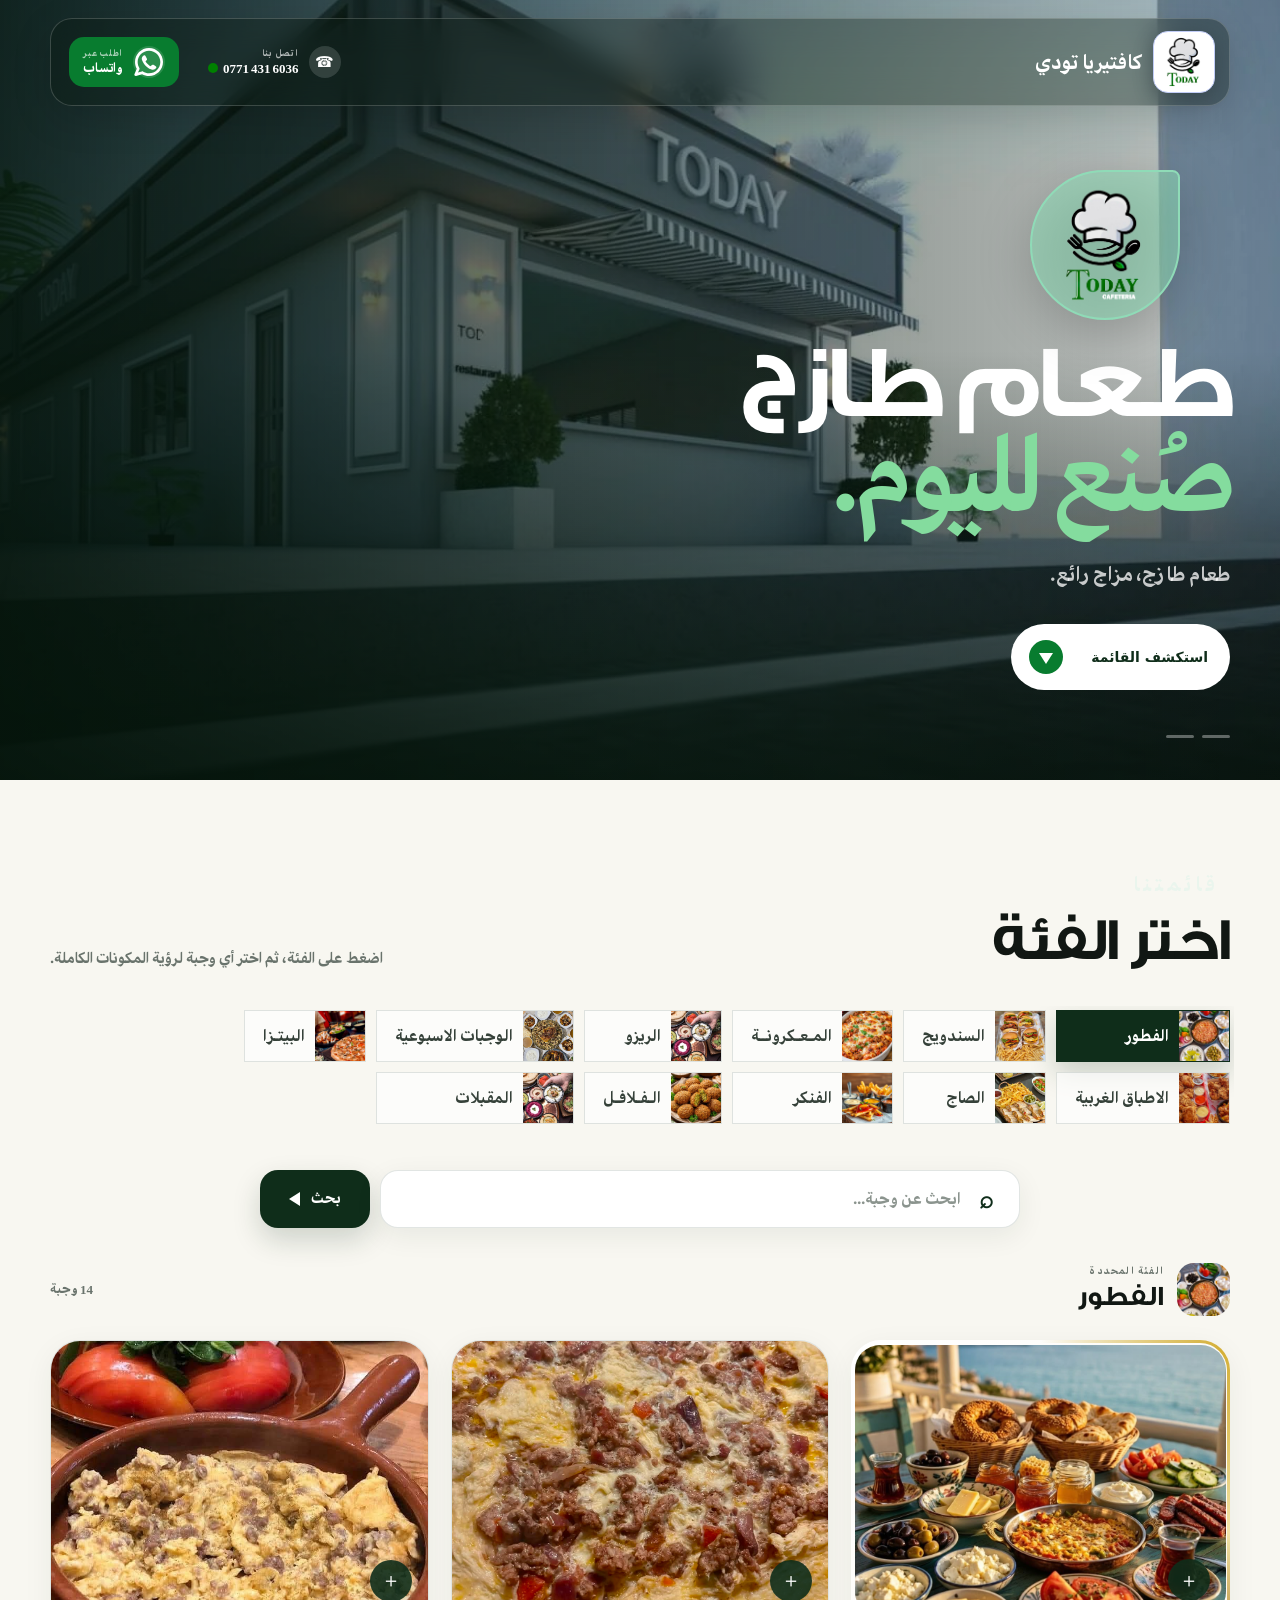
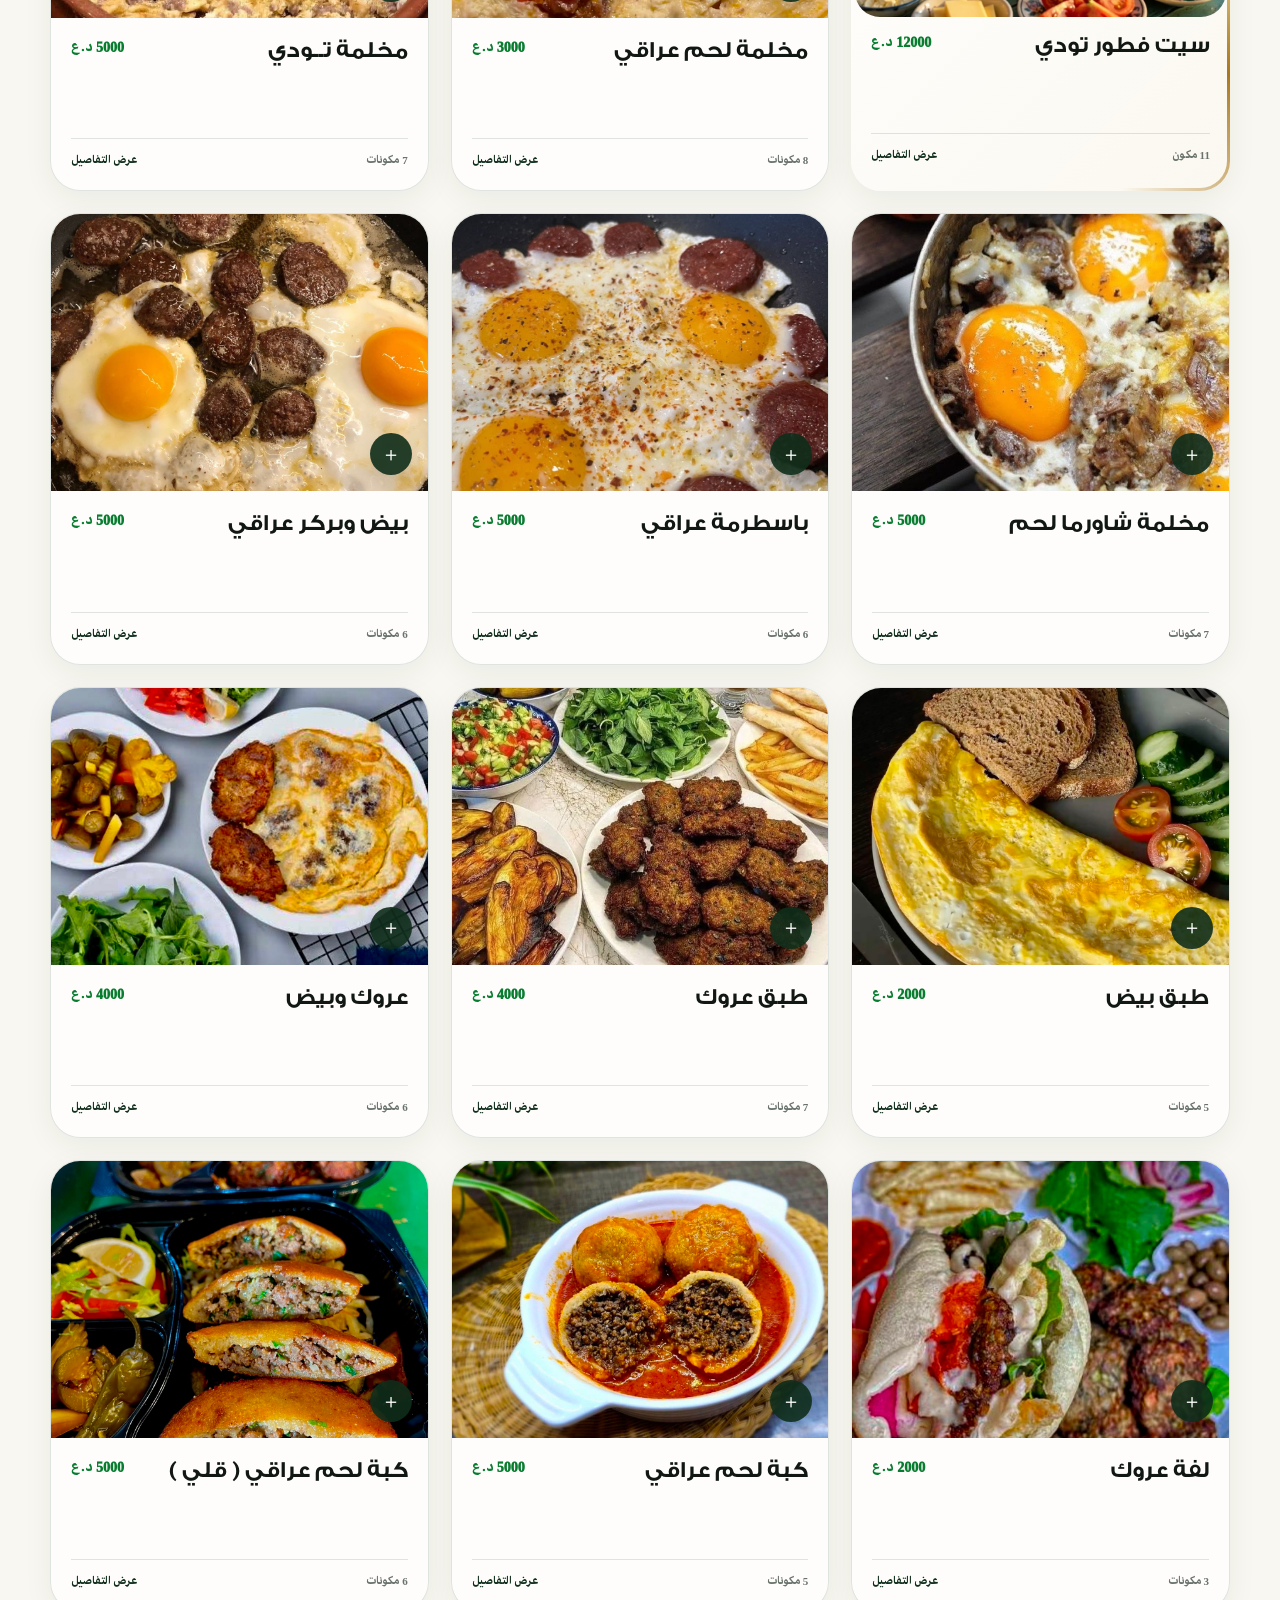
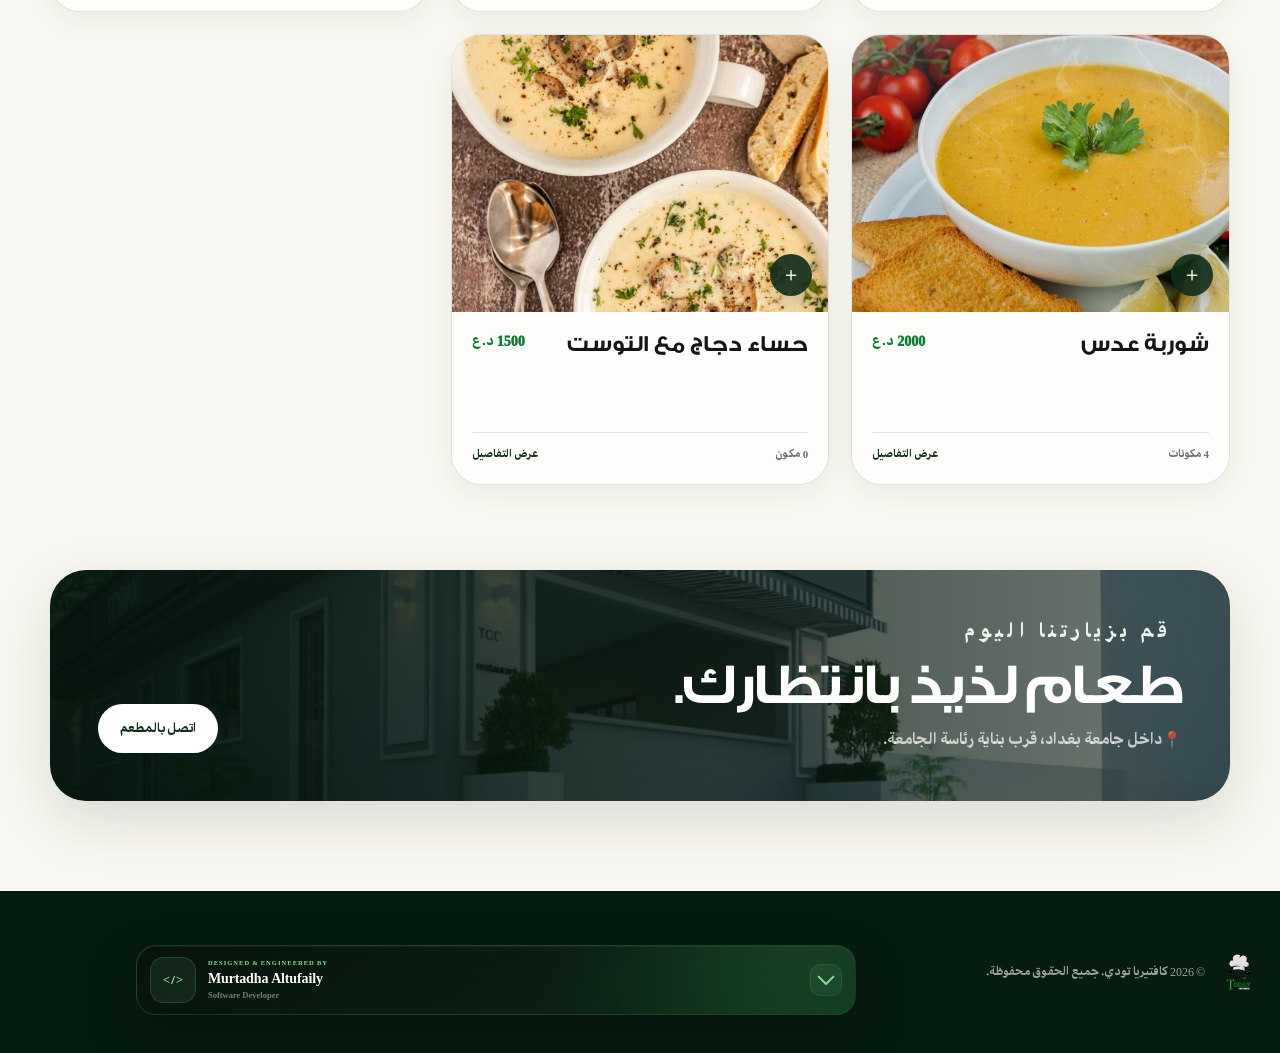
==== commit c631afbd: "fix signature" ====
--- a/website/ar/index.html
+++ b/website/ar/index.html
@@ -10,7 +10,6 @@
   <link rel="icon" href="../assets/images/logo.png">
   <link rel="stylesheet" href="../style.css?v=4">
   <link rel="stylesheet" href="arStyle.css?v=4">
-  <link rel="stylesheet" href="../dev.css?v=1">
 </head>
 
 <body>
--- a/website/dev.css
+++ b/website/dev.css
@@ -380,6 +380,9 @@
 
     transition:
         transform 0.35s cubic-bezier(0.22, 1, 0.36, 1);
+
+    transform: rotate(45deg) translate(-45%, 0px);
+    top: 60%;
 }
 
 
@@ -388,6 +391,7 @@
 .dev-signature__expand i:nth-child(2) {
     transform:
         rotate(90deg);
+    transform: rotate(-45deg) translate(45%, 0px);
 }
 
 
@@ -406,14 +410,12 @@
 
 
 .dev-signature.is-expanded .dev-signature__expand i:first-child {
-    transform:
-        rotate(45deg);
+    transform: rotate(-45deg) translate(45%, 0px);
 }
 
 
 .dev-signature.is-expanded .dev-signature__expand i:nth-child(2) {
-    transform:
-        rotate(-45deg);
+    transform: rotate(45deg) translate(-45%, 0px);
 }
 
 
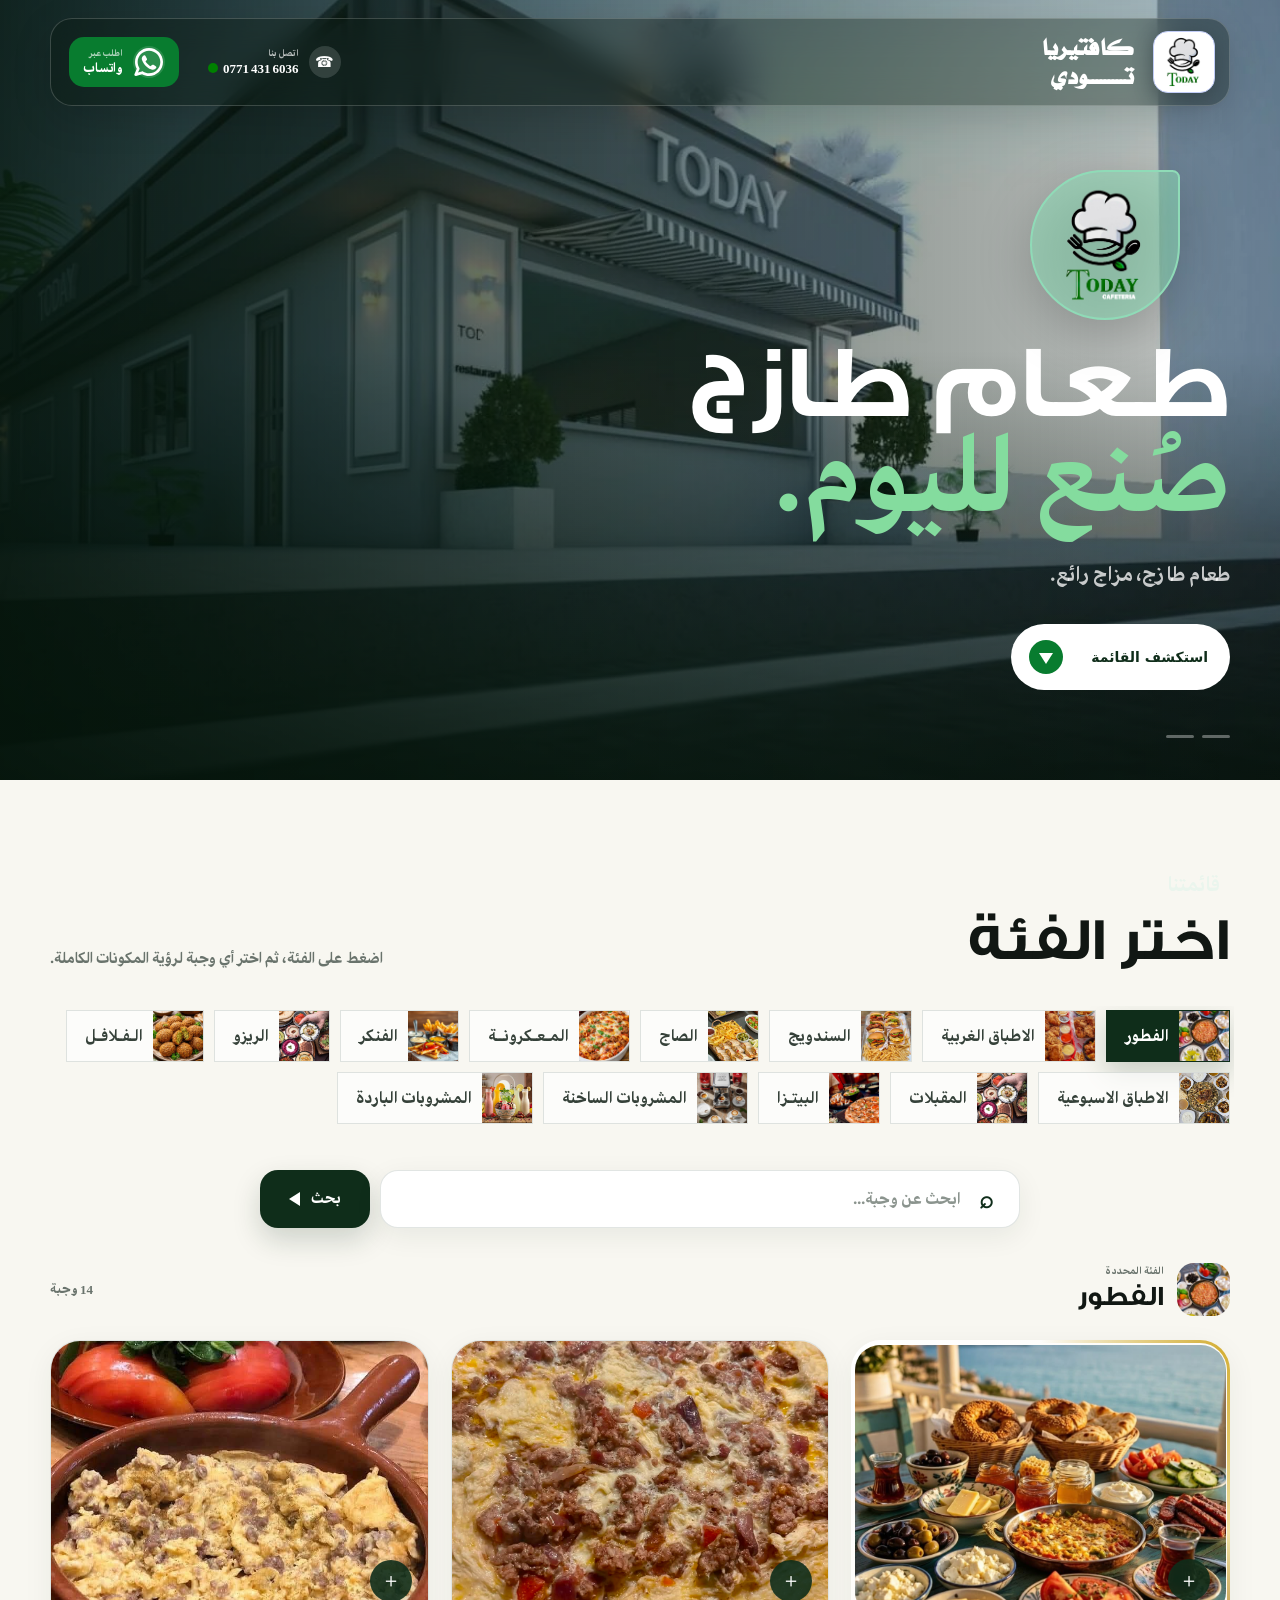
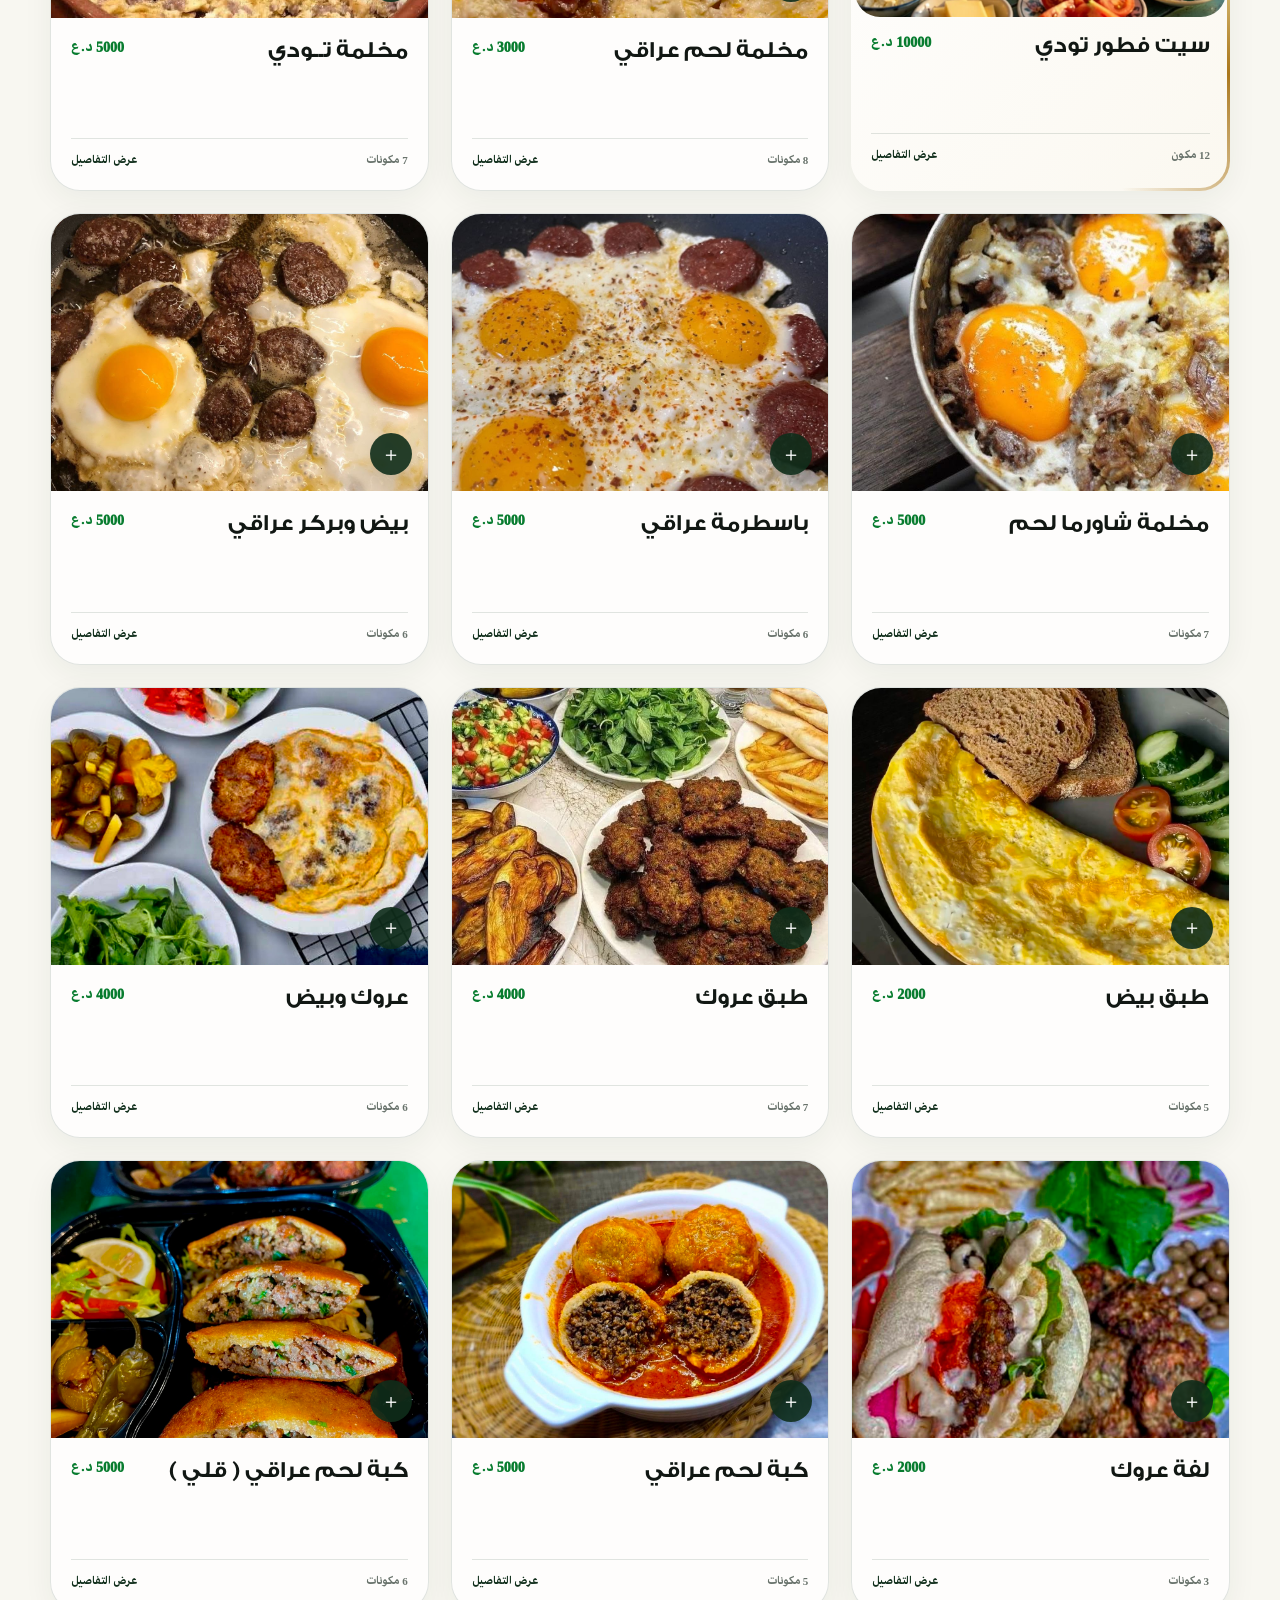
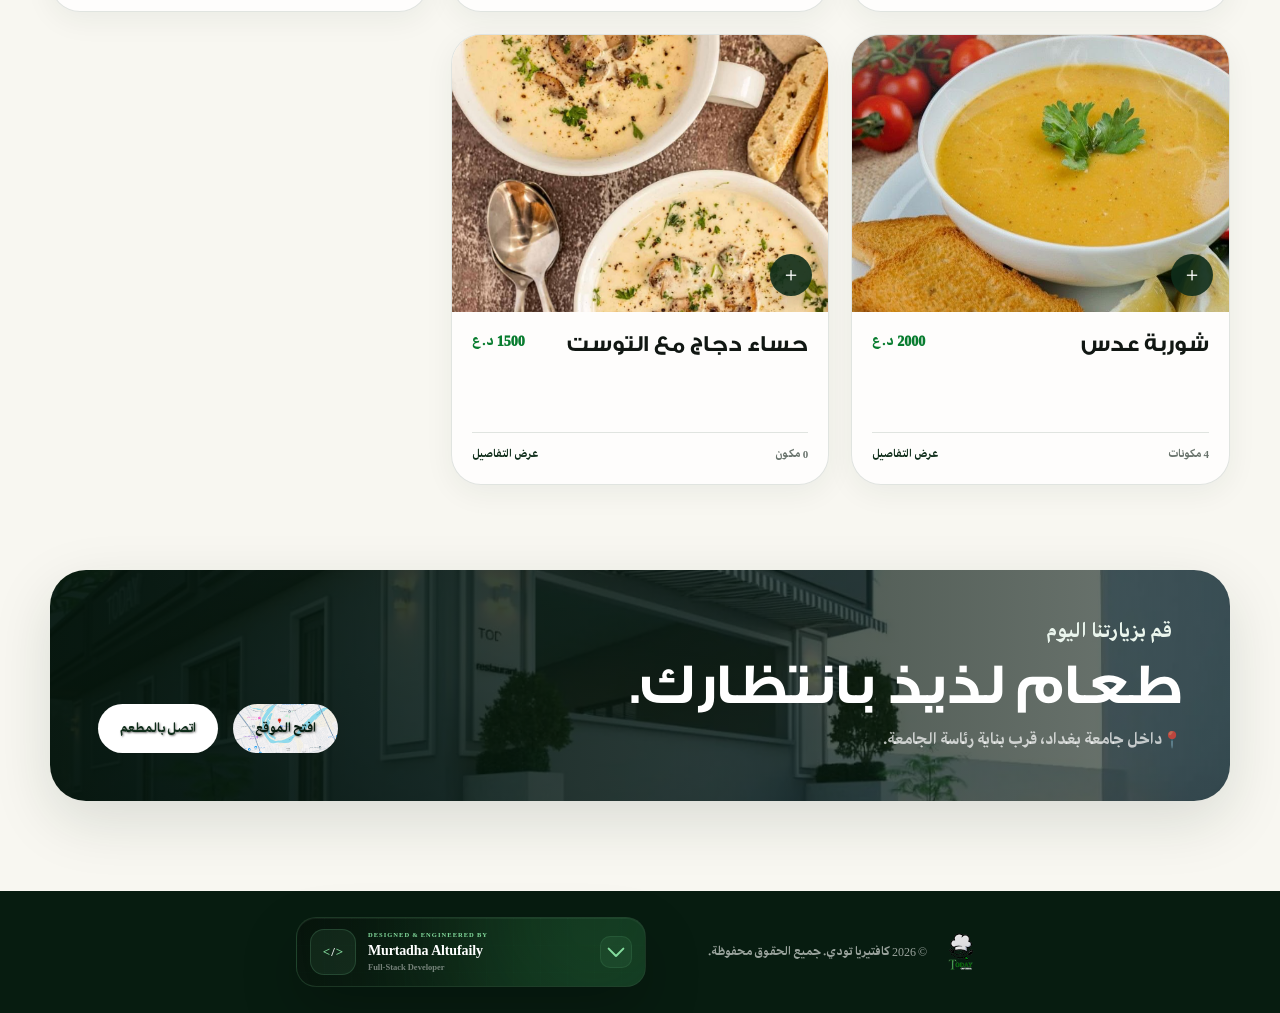
==== commit 2f3a5e38: "final V 1.0" ====
--- a/website/ar/index.html
+++ b/website/ar/index.html
@@ -8,8 +8,8 @@
   <meta name="description" content="قائمة الطعام الرقمية لكافتيريا تودي">
   <title>كافتيريا تودي | القائمة</title>
   <link rel="icon" href="../assets/images/logo.png">
-  <link rel="stylesheet" href="../style.css?v=4">
-  <link rel="stylesheet" href="arStyle.css?v=4">
+  <link rel="stylesheet" href="../style.css?v=6">
+  <link rel="stylesheet" href="arStyle.css?v=5">
 </head>
 
 <body>
@@ -26,7 +26,8 @@
     <a class="brand" href="#top" aria-label="الصفحة الرئيسية لكافتيريا تودي">
       <img src="../assets/images/logo.png" alt="شعار كافتيريا تودي">
       <span>
-        <strong id="headerName">كافتيريا تودي</strong>
+        <strong id="headerName">كافتيريا</strong>
+        <strong id="headerName">تـــــــــودي</strong>
         <small>قائمة الطعام الرقمية</small>
       </span>
     </a>
@@ -135,14 +136,18 @@
         <h2>طعام لذيذ بانتظارك.</h2>
         <span id="restaurantAddress">أضف عنوان المطعم هنا</span>
       </div>
-      <a id="visitPhoneButton" href="#">اتصل بالمطعم</a>
+
+      <div class="visit-card-buttons">
+        <a class="visit-card__location-button" id="visitMapButton" href="#" target="_blank" rel="noopener">
+          افتح الموقع
+        </a>
+        <a id="visitPhoneButton" href="#">اتصل بالمطعم</a>
     </section>
   </main>
 
   <footer>
     <img src="../assets/images/logo.png" alt="كافتيريا تودي">
     <p>© <span id="currentYear"></span> كافتيريا تودي. جميع الحقوق محفوظة.</p>
-
   </footer>
 
   <link rel="stylesheet" href="../dev.css">
--- a/website/style.css
+++ b/website/style.css
@@ -135,7 +135,7 @@
   color: rgba(255, 255, 255, .78);
   font-size: 25px;
   font-weight: 800;
-  letter-spacing: .42em;
+  /* letter-spacing: .42em; problem with ipone */
   opacity: 0;
   transform: translateY(12px);
   animation: textReveal .8s ease 1.5s forwards;
@@ -240,6 +240,7 @@
 
 .brand span {
   display: grid;
+  margin-right: 10px;
   line-height: 1.15;
 }
 
@@ -255,8 +256,9 @@
 }
 
 .brand strong {
-  font-size: 20px;
+  font-size: 25px;
   white-space: nowrap;
+  font-family: myMoh;
 }
 
 .brand small {
@@ -265,7 +267,7 @@
   color: rgba(255, 255, 255, .68);
   font-size: 11px;
   font-weight: 700;
-  letter-spacing: .11em;
+  /* letter-spacing: .11em; */
   text-transform: uppercase;
 }
 
@@ -315,7 +317,7 @@
 .header-action--lang .header-action__icon {
   font-size: 11px;
   font-weight: 700;
-  letter-spacing: 0;
+  /* letter-spacing: 0; */
 }
 
 .header-action span:last-child {
@@ -327,7 +329,7 @@
   color: rgba(255, 255, 255, .66);
   font-size: 9px;
   font-weight: 800;
-  letter-spacing: .08em;
+  /* letter-spacing: .08em; */
   text-transform: uppercase;
 }
 
@@ -520,7 +522,7 @@
   color: #eaf5ed;
   font-size: 20px;
   font-weight: 900;
-  letter-spacing: .24em;
+  /* letter-spacing: .24em; */
 }
 
 .hero h1 {
@@ -530,7 +532,7 @@
   font-size: clamp(52px, 8.2vw, 104px);
   font-weight: 500;
   line-height: .88;
-  letter-spacing: -.055em;
+  /* letter-spacing: -.055em; */
   text-wrap: balance;
 }
 
@@ -606,7 +608,7 @@
   font-size: clamp(38px, 5vw, 60px);
   font-weight: 500;
   line-height: 1;
-  letter-spacing: -.04em;
+  /* letter-spacing: -.04em; */
 }
 
 .section-heading>p {
@@ -619,10 +621,11 @@
 }
 
 .categories {
-  display: grid;
-  grid-template-rows: repeat(2, auto);
-  grid-auto-flow: column;
-  grid-auto-columns: max-content;
+  display: flex;
+  flex-wrap: wrap;
+  /* grid-template-rows: repeat(2, auto); */
+  /* grid-auto-flow: column; */
+  /* grid-auto-columns: max-content; */
 
   gap: 10px;
   margin: 0 -4px 38px;
@@ -715,7 +718,7 @@
   color: var(--muted);
   font-size: 10px;
   font-weight: 900;
-  letter-spacing: .12em;
+  /* letter-spacing: .12em; */
   text-transform: uppercase;
 }
 
@@ -1485,6 +1488,34 @@
   padding: 20px 20px 22px;
 }
 
+.menu-card__days {
+  display: flex;
+  gap: 5px;
+  color: #fff;
+  text-align: left;
+  background: #4CAF50;
+  border-radius: 15px;
+  overflow: hidden;
+  flex-wrap: nowrap;
+  justify-content: space-evenly;
+  width: fit-content;
+  flex-direction: row;
+  align-items: center;
+  padding: 5px 15px;
+  margin-top: -10px;
+  margin-bottom: 10px;
+}
+
+.menu-card__days .days {
+  display: flex;
+  font-size: 16px;
+  align-content: flex-end;
+  flex-wrap: wrap;
+  white-space: nowrap;
+  flex-shrink: 0;
+  flex-wrap: nowrap;
+}
+
 .menu-card__top {
   display: flex;
   align-items: start;
@@ -1554,7 +1585,7 @@
   font-size: clamp(34px, 5vw, 58px);
   font-weight: 500;
   line-height: 1;
-  letter-spacing: -.04em;
+  /* letter-spacing: -.04em; */
 }
 
 .visit-card span {
@@ -1562,7 +1593,13 @@
   line-height: 1.6;
 }
 
-.visit-card>a {
+.visit-card .visit-card-buttons {
+  display: flex;
+  gap: 15px;
+  flex-wrap: wrap;
+}
+
+.visit-card .visit-card-buttons>a {
   flex: 0 0 auto;
   padding: 16px 22px;
   border-radius: 999px;
@@ -1571,9 +1608,21 @@
   font-size: 13px;
   font-weight: 900;
   transition: transform .2s ease;
-}
-
-.visit-card>a:hover {
+  text-shadow: 1px 1px 2px rgba(0, 0, 0, 0.5);
+}
+
+.visit-card .visit-card-buttons a.visit-card__location-button {
+  background-image: url("assets/menu-images/map.jpeg");
+  background-size: cover;
+  background-position: bottom;
+  background-repeat: no-repeat;
+  background-color: var(--green-soft);
+  color: var(--green-deep);
+
+  /* Arabic: Push icon to the right */
+}
+
+.visit-card .visit-card-buttons>a:hover {
   transform: translateY(-3px);
 }
 
@@ -1688,7 +1737,7 @@
   color: var(--green);
   font-size: 10px;
   font-weight: 950;
-  letter-spacing: .18em;
+  /* letter-spacing: .18em; */
 }
 
 .modal__title-row h2 {
@@ -1821,7 +1870,7 @@
   }
 
   .brand strong {
-    font-size: 13px;
+    font-size: 20px;
   }
 
   .brand small {
@@ -2239,6 +2288,11 @@
 }
 
 @font-face {
+  font-family: 'myMoh';
+  src: url("assets/fonts/MOH/mohammad-bold-art-1.ttf");
+}
+
+@font-face {
   font-family: 'myGE_SS';
   src: url("assets/fonts/GE_SS/GE_SS_Two_Bold.otf");
 }
--- a/website/dev.css
+++ b/website/dev.css
@@ -1,5 +1,7 @@
 /* =====================================================
+   MURTADHA ALTUFaily
    REUSABLE DEVELOPER SIGNATURE
+
    File: dev.css
 ===================================================== */
 
@@ -11,19 +13,27 @@
 .dev-signature {
     --dev-green: #84dc9e;
     --dev-green-strong: #50c978;
+    --dev-purple: #c792ea;
+    --dev-blue: #82aaff;
+    --dev-cyan: #89ddff;
+    --dev-yellow: #f4d06f;
 
     position: relative;
+
     isolation: isolate;
+
     overflow: hidden;
 
-    width: min(720px, calc(100% - 24px));
-
-    margin: 28px auto 12px;
+    width:
+        min(720px,
+            calc(100% - 24px));
 
     direction: ltr;
+
     text-align: left;
 
-    color: #ffffff;
+    color:
+        #ffffff;
 
     background:
         linear-gradient(145deg,
@@ -32,14 +42,15 @@
             #0d2818 100%);
 
     border:
-        1px solid rgba(132, 220, 158, 0.16);
-
-    border-radius: 20px;
+        1px solid rgba(132, 220, 158, .16);
+
+    border-radius:
+        20px;
 
     box-shadow:
-        0 22px 55px rgba(0, 0, 0, 0.22),
-
-        inset 0 1px 0 rgba(255, 255, 255, 0.05);
+        0 22px 55px rgba(0, 0, 0, .22),
+
+        inset 0 1px 0 rgba(255, 255, 255, .05);
 
     font-family:
         Inter,
@@ -50,53 +61,66 @@
         "Segoe UI",
         sans-serif;
 
-    box-sizing: border-box;
-}
+    box-sizing:
+        border-box;
+    max-width: 350px;
+    margin-right: 50px;
+}
+
 
 
 .dev-signature *,
 .dev-signature *::before,
 .dev-signature *::after {
-    box-sizing: border-box;
+    box-sizing:
+        border-box;
 }
 
 
 .dev-signature a {
-    color: inherit;
-
-    text-decoration: none;
+    color:
+        inherit;
+
+    text-decoration:
+        none;
 }
 
 
 .dev-signature button {
-    font: inherit;
-}
-
-
-/* =====================================================
-   2. DECORATIVE BACKGROUND
+    font:
+        inherit;
+}
+
+
+/* =====================================================
+   2. BACKGROUND GRID
 ===================================================== */
 
 .dev-signature::after {
     content: "";
 
-    position: absolute;
-
-    inset: 0;
-
-    z-index: -2;
-
-    opacity: 0.11;
-
-    pointer-events: none;
+    position:
+        absolute;
+
+    inset:
+        0;
+
+    z-index:
+        -2;
+
+    opacity:
+        .11;
+
+    pointer-events:
+        none;
 
     background-image:
 
-        linear-gradient(rgba(132, 220, 158, 0.12) 1px,
+        linear-gradient(rgba(132, 220, 158, .12) 1px,
             transparent 1px),
 
         linear-gradient(90deg,
-            rgba(132, 220, 158, 0.12) 1px,
+            rgba(132, 220, 158, .12) 1px,
             transparent 1px);
 
     background-size:
@@ -104,94 +128,120 @@
 }
 
 
+/* =====================================================
+   3. GLOW
+===================================================== */
+
 .dev-signature__glow {
-    position: absolute;
-
-    z-index: -1;
-
-    top: -150px;
-
-    right: -100px;
-
-    width: 300px;
-
-    height: 300px;
-
-    border-radius: 50%;
-
-    background:
-        rgba(73, 211, 115, 0.17);
+    position:
+        absolute;
+
+    z-index:
+        -1;
+
+    top:
+        -150px;
+
+    right:
+        -100px;
+
+    width:
+        300px;
+
+    height:
+        300px;
+
+    border-radius:
+        50%;
+
+    background:
+        rgba(73, 211, 115, .17);
 
     filter:
         blur(75px);
 
-    pointer-events: none;
-}
-
-
-/* =====================================================
-   3. PERMANENT HEADER
+    pointer-events:
+        none;
+}
+
+
+/* =====================================================
+   4. PERMANENT HEADER
 ===================================================== */
 
 .dev-signature__toggle {
-    position: relative;
-
-    z-index: 5;
-
-    display: grid;
+    position:
+        relative;
+
+    z-index:
+        5;
+
+    display:
+        grid;
 
     grid-template-columns:
         46px minmax(0, 1fr) 32px;
 
-    align-items: center;
-
-    gap: 12px;
-
-    width: 100%;
-
-    min-height: 68px;
-
-    margin: 0;
+    align-items:
+        center;
+
+    gap:
+        12px;
+
+    width:
+        100%;
+
+    min-height:
+        68px;
+
+    margin:
+        0;
 
     padding:
         10px 13px;
 
-    border: 0;
-
-    color: #ffffff;
+    border:
+        0;
+
+    color:
+        #ffffff;
 
     background:
         transparent;
 
-    text-align: left;
-
-    cursor: pointer;
-
-    appearance: none;
-
-    -webkit-appearance: none;
+    text-align:
+        left;
+
+    cursor:
+        pointer;
+
+    appearance:
+        none;
+
+    -webkit-appearance:
+        none;
 
     -webkit-tap-highlight-color:
         transparent;
 
     transition:
-        background 0.25s ease,
-        border-color 0.25s ease;
+        background .25s ease,
+        border-color .25s ease;
 }
 
 
 .dev-signature__toggle:hover {
     background:
-        rgba(255, 255, 255, 0.025);
+        rgba(255, 255, 255, .025);
 }
 
 
 .dev-signature.is-expanded .dev-signature__toggle {
     background:
-        rgba(0, 0, 0, 0.08);
+        rgba(0, 0, 0, .08);
 
     border-bottom:
-        1px solid rgba(255, 255, 255, 0.055);
+        1px solid rgba(255, 255, 255, .055);
 }
 
 
@@ -205,30 +255,36 @@
 
 
 /* =====================================================
-   4. MINI </> ICON
+   5. MINI CODE ICON
 ===================================================== */
 
 .dev-signature__mini-icon {
-    display: flex;
-
-    align-items: center;
-
-    justify-content: center;
-
-    width: 46px;
-
-    height: 46px;
-
-    border-radius: 14px;
+    display:
+        flex;
+
+    align-items:
+        center;
+
+    justify-content:
+        center;
+
+    width:
+        46px;
+
+    height:
+        46px;
+
+    border-radius:
+        14px;
 
     color:
         var(--dev-green);
 
     background:
-        rgba(132, 220, 158, 0.085);
+        rgba(132, 220, 158, .085);
 
     border:
-        1px solid rgba(132, 220, 158, 0.17);
+        1px solid rgba(132, 220, 158, .17);
 
     font-family:
         Consolas,
@@ -236,18 +292,21 @@
         "Courier New",
         monospace;
 
-    font-size: 13px;
-
-    font-weight: 900;
-
-    line-height: 1;
+    font-size:
+        13px;
+
+    font-weight:
+        900;
+
+    line-height:
+        1;
 
     transition:
-        transform 0.35s cubic-bezier(0.22, 1, 0.36, 1),
-
-        background 0.3s ease,
-
-        border-color 0.3s ease;
+        transform .35s cubic-bezier(.22, 1, .36, 1),
+
+        background .3s ease,
+
+        border-color .3s ease;
 }
 
 
@@ -256,9 +315,10 @@
         0 1px;
 
     color:
-        rgba(255, 255, 255, 0.92);
-
-    font-weight: inherit;
+        rgba(255, 255, 255, .92);
+
+    font-weight:
+        inherit;
 }
 
 
@@ -267,131 +327,155 @@
         rotate(-4deg) scale(1.04);
 
     background:
-        rgba(132, 220, 158, 0.12);
+        rgba(132, 220, 158, .12);
 
     border-color:
-        rgba(132, 220, 158, 0.28);
-}
-
-
-/* =====================================================
-   5. MINI DEVELOPER INFORMATION
+        rgba(132, 220, 158, .28);
+}
+
+
+/* =====================================================
+   6. MINI IDENTITY
 ===================================================== */
 
 .dev-signature__mini-info {
-    display: grid;
-
-    min-width: 0;
-
-    overflow: hidden;
-
-    line-height: 1.15;
+    display:
+        grid;
+
+    min-width:
+        0;
+
+    overflow:
+        hidden;
+
+    line-height:
+        1.15;
 }
 
 
 .dev-signature__mini-info small {
-    display: block;
-
-    margin-bottom: 3px;
-
-    overflow: hidden;
+    display:
+        block;
+
+    margin-bottom:
+        3px;
+
+    overflow:
+        hidden;
 
     color:
         var(--dev-green);
 
-    font-size: 6.5px;
-
-    font-weight: 800;
-
-    letter-spacing: 0.16em;
-
-    white-space: nowrap;
-
-    text-overflow: ellipsis;
+    font-size:
+        6.5px;
+
+    font-weight:
+        800;
+
+    letter-spacing:
+        .16em;
+
+    white-space:
+        nowrap;
+
+    text-overflow:
+        ellipsis;
 }
 
 
 .dev-signature__mini-title {
-    display: block;
-
-    margin-top: 4px;
-
-    overflow: hidden;
-
-    color:
-        rgba(255, 255, 255, 0.43);
-
-    font-size: 8.5px;
-
-    font-weight: 600;
-
-    white-space: nowrap;
-
-    text-overflow: ellipsis;
-}
-
-
-/* =====================================================
-   6. + / × BUTTON
+    display:
+        block;
+
+    margin-top:
+        4px;
+
+    overflow:
+        hidden;
+
+    color:
+        rgba(255, 255, 255, .44);
+
+    font-size:
+        8.5px;
+
+    font-weight:
+        600;
+
+    white-space:
+        nowrap;
+
+    text-overflow:
+        ellipsis;
+}
+
+
+/* =====================================================
+   7. + / × BUTTON
 ===================================================== */
 
 .dev-signature__expand {
-    position: relative;
-
-    display: grid;
-
-    place-items: center;
-
-    width: 32px;
-
-    height: 32px;
+    position:
+        relative;
+
+    display:
+        grid;
+
+    place-items:
+        center;
+
+    width:
+        32px;
+
+    height:
+        32px;
 
     border:
-        1px solid rgba(132, 220, 158, 0.10);
-
-    border-radius: 10px;
+        1px solid rgba(132, 220, 158, .10);
+
+    border-radius:
+        10px;
 
     color:
         var(--dev-green);
 
     background:
-        rgba(132, 220, 158, 0.07);
+        rgba(132, 220, 158, .07);
 
     transition:
-        transform 0.4s cubic-bezier(0.22, 1, 0.36, 1),
-
-        background 0.25s ease,
-
-        border-color 0.25s ease;
+        transform .4s cubic-bezier(.22, 1, .36, 1),
+
+        background .25s ease,
+
+        border-color .25s ease;
 }
 
 
 .dev-signature__expand i {
-    position: absolute;
-
-    width: 12px;
-
-    height: 2px;
-
-    border-radius: 20px;
+    position:
+        absolute;
+
+    width:
+        12px;
+
+    height:
+        2px;
+
+    border-radius:
+        20px;
 
     background:
         currentColor;
 
     transition:
-        transform 0.35s cubic-bezier(0.22, 1, 0.36, 1);
-
+        transform .35s cubic-bezier(.22, 1, .36, 1);
+    transform: rotate(-45deg) translate(45%, 0px);
+    top: 60%;
+}
+
+
+.dev-signature__expand i:nth-child(2) {
     transform: rotate(45deg) translate(-45%, 0px);
-    top: 60%;
-}
-
-
-/* vertical part of + */
-
-.dev-signature__expand i:nth-child(2) {
-    transform:
-        rotate(90deg);
-    transform: rotate(-45deg) translate(45%, 0px);
 }
 
 
@@ -402,95 +486,118 @@
         rotate(180deg);
 
     background:
-        rgba(132, 220, 158, 0.13);
+        rgba(132, 220, 158, .13);
 
     border-color:
-        rgba(132, 220, 158, 0.20);
+        rgba(132, 220, 158, .20);
+}
+
+.dev-signature.is-expanded .dev-marquee--mini-name {
+    display: none;
 }
 
 
 .dev-signature.is-expanded .dev-signature__expand i:first-child {
+    transform: rotate(45deg) translate(-45%, 0px);
+}
+
+
+.dev-signature.is-expanded .dev-signature__expand i:nth-child(2) {
     transform: rotate(-45deg) translate(45%, 0px);
 }
 
 
-.dev-signature.is-expanded .dev-signature__expand i:nth-child(2) {
-    transform: rotate(45deg) translate(-45%, 0px);
-}
-
-
-/* =====================================================
-   7. EXPANDABLE DETAILS
+/* =====================================================
+   8. EXPANDABLE DETAILS
 ===================================================== */
 
 .dev-signature__details {
-    max-height: 0;
-
-    overflow: hidden;
-
-    opacity: 0;
-
-    visibility: hidden;
+    height:
+        0;
+
+    overflow:
+        hidden;
+
+    opacity:
+        0;
+
+    visibility:
+        hidden;
 
     transition:
-        max-height 0.65s cubic-bezier(0.22, 1, 0.36, 1),
-
-        opacity 0.30s ease,
-
-        visibility 0.65s;
+        height .58s cubic-bezier(.22, 1, .36, 1),
+
+        opacity .26s ease,
+
+        visibility 0s linear .58s;
 }
 
 
 .dev-signature.is-expanded .dev-signature__details {
-    opacity: 1;
-
-    visibility: visible;
+    opacity:
+        1;
+
+    visibility:
+        visible;
+
+    transition:
+        height .58s cubic-bezier(.22, 1, .36, 1),
+
+        opacity .26s ease,
+
+        visibility 0s;
 }
 
 
 .dev-signature__details-inner {
-    width: 100%;
-}
-
-
-/* =====================================================
-   8. TEXT MARQUEE
-===================================================== */
-
-/*
-   IMPORTANT
-
-   Desktop / tablet:
-   text never moves.
-
-   Phone:
-   JavaScript adds .is-overflowing ONLY
-   when the text is wider than its container.
-*/
+    width:
+        100%;
+}
+
+
+/* =====================================================
+   9. MARQUEE
+
+   DESKTOP:
+   NEVER MOVES.
+
+   PHONE:
+   ONLY MOVES WHEN JS DETECTS OVERFLOW.
+===================================================== */
 
 .dev-marquee {
-    position: relative;
-
-    display: block;
-
-    width: 100%;
-
-    min-width: 0;
-
-    overflow: hidden;
-
-    white-space: nowrap;
+    position:
+        relative;
+
+    display:
+        block;
+
+    width:
+        100%;
+
+    min-width:
+        0;
+
+    overflow:
+        hidden;
+
+    white-space:
+        nowrap;
 }
 
 
 .dev-marquee__text {
-    display: block;
-
-    width: max-content;
-
-    max-width: none;
-
-    white-space: nowrap;
+    display:
+        block;
+
+    width:
+        max-content;
+
+    max-width:
+        none;
+
+    white-space:
+        nowrap;
 
     transform:
         translateX(0);
@@ -498,7 +605,7 @@
 
 
 /* =====================================================
-   9. DESKTOP / TABLET MARQUEE DISABLED
+   10. DESKTOP MARQUEE DISABLED
 ===================================================== */
 
 @media (min-width: 601px) {
@@ -515,7 +622,7 @@
 
 
 /* =====================================================
-   10. MOBILE MARQUEE
+   11. MOBILE MARQUEE
 ===================================================== */
 
 @media (max-width: 600px) {
@@ -537,11 +644,6 @@
     }
 
 
-    /*
-     Text fits:
-     no animation.
-  */
-
     .dev-marquee:not(.is-overflowing) .dev-marquee__text {
         animation:
             none;
@@ -550,11 +652,6 @@
             translateX(0);
     }
 
-
-    /*
-     Text does not fit:
-     JS adds .is-overflowing.
-  */
 
     .dev-marquee.is-overflowing .dev-marquee__text {
         animation:
@@ -569,7 +666,7 @@
 
 
 /* =====================================================
-   11. MARQUEE MOVEMENT
+   12. MARQUEE MOVEMENT
 ===================================================== */
 
 @keyframes devMarqueeMove {
@@ -592,7 +689,7 @@
 
 
 /* =====================================================
-   12. NAME
+   13. NAME
 ===================================================== */
 
 .dev-marquee--name .dev-marquee__text {
@@ -604,78 +701,91 @@
             4vw,
             26px);
 
-    font-weight: 800;
-
-    line-height: 1.15;
+    font-weight:
+        800;
+
+    line-height:
+        1.15;
 
     letter-spacing:
-        -0.03em;
+        -.03em;
 }
 
 
 .dev-marquee--mini-name .dev-marquee__text {
-    font-size: 14px;
+    font-size:
+        14px;
 
     letter-spacing:
-        -0.01em;
-}
-
-
-/* =====================================================
-   13. PHONE / EMAIL
+        -.01em;
+}
+
+
+/* =====================================================
+   14. PHONE / EMAIL
 ===================================================== */
 
 .dev-marquee--phone .dev-marquee__text,
 
 .dev-marquee--email .dev-marquee__text {
     color:
-        rgba(255, 255, 255, 0.86);
-
-    font-size: 9px;
-
-    font-weight: 650;
-}
-
-
-/* =====================================================
-   14. TERMINAL
+        rgba(255, 255, 255, .86);
+
+    font-size:
+        9px;
+
+    font-weight:
+        650;
+}
+
+
+/* =====================================================
+   15. TERMINAL
 ===================================================== */
 
 .dev-signature__terminal {
     padding:
-        12px 17px 11px;
-
-    background:
-        rgba(0, 0, 0, 0.14);
+        12px 17px 12px;
+
+    background:
+        rgba(0, 0, 0, .14);
 
     border-bottom:
-        1px solid rgba(255, 255, 255, 0.055);
+        1px solid rgba(255, 255, 255, .055);
 }
 
 
 .dev-signature__terminal-head {
-    display: flex;
-
-    align-items: center;
-
-    min-width: 0;
-
-    gap: 9px;
-
-    margin-bottom: 8px;
-}
-
-
-/* =====================================================
-   15. TERMINAL DOTS
+    display:
+        flex;
+
+    align-items:
+        center;
+
+    min-width:
+        0;
+
+    gap:
+        9px;
+
+    margin-bottom:
+        9px;
+}
+
+
+/* =====================================================
+   16. TERMINAL DOTS
 ===================================================== */
 
 .dev-terminal-dots {
-    display: flex;
-
-    align-items: center;
-
-    gap: 5px;
+    display:
+        flex;
+
+    align-items:
+        center;
+
+    gap:
+        5px;
 
     flex:
         0 0 auto;
@@ -683,11 +793,14 @@
 
 
 .dev-terminal-dots span {
-    width: 7px;
-
-    height: 7px;
-
-    border-radius: 50%;
+    width:
+        7px;
+
+    height:
+        7px;
+
+    border-radius:
+        50%;
 }
 
 
@@ -709,17 +822,15 @@
 }
 
 
-/* =====================================================
-   16. TERMINAL FILE NAME
-===================================================== */
-
 .dev-signature__terminal-head small {
-    min-width: 0;
-
-    overflow: hidden;
-
-    color:
-        rgba(255, 255, 255, 0.38);
+    min-width:
+        0;
+
+    overflow:
+        hidden;
+
+    color:
+        rgba(255, 255, 255, .38);
 
     font-family:
         Consolas,
@@ -727,14 +838,17 @@
         "Courier New",
         monospace;
 
-    font-size: 8px;
+    font-size:
+        8px;
 
     letter-spacing:
-        0.08em;
-
-    white-space: nowrap;
-
-    text-overflow: ellipsis;
+        .08em;
+
+    white-space:
+        nowrap;
+
+    text-overflow:
+        ellipsis;
 }
 
 
@@ -743,55 +857,64 @@
 ===================================================== */
 
 .dev-terminal-status {
-    display: flex;
-
-    align-items: center;
-
-    gap: 5px;
+    display:
+        flex;
+
+    align-items:
+        center;
+
+    gap:
+        5px;
 
     flex:
         0 0 auto;
 
-    margin-left: auto;
-
-    color:
-        rgba(132, 220, 158, 0.72);
+    margin-left:
+        auto;
+
+    color:
+        rgba(132, 220, 158, .72);
 
     font-family:
         Consolas,
         monospace;
 
-    font-size: 6px;
+    font-size:
+        6px;
 
     letter-spacing:
-        0.12em;
+        .12em;
 }
 
 
 .dev-terminal-status i {
-    width: 5px;
-
-    height: 5px;
-
-    border-radius: 50%;
+    width:
+        5px;
+
+    height:
+        5px;
+
+    border-radius:
+        50%;
 
     background:
         var(--dev-green-strong);
 
     box-shadow:
-        0 0 7px rgba(80, 201, 120, 0.70);
-}
-
-
-/* =====================================================
-   18. TERMINAL CODE LINE
+        0 0 7px rgba(80, 201, 120, .7);
+}
+
+
+/* =====================================================
+   18. TERMINAL CODE
 ===================================================== */
 
 .dev-signature__code {
-    overflow: hidden;
-
-    color:
-        rgba(255, 255, 255, 0.60);
+    overflow:
+        hidden;
+
+    color:
+        rgba(255, 255, 255, .60);
 
     font-family:
         Consolas,
@@ -799,46 +922,72 @@
         "Courier New",
         monospace;
 
-    font-size: 10px;
-
-    white-space: nowrap;
+    font-size:
+        9px;
+
+    line-height:
+        1.6;
+
+    white-space:
+        nowrap;
+}
+
+
+.dev-code-line {
+    padding-left:
+        16px;
 }
 
 
 .dev-code-key {
     color:
-        #c792ea;
+        var(--dev-purple);
 }
 
 
 .dev-code-name {
     color:
-        #82aaff;
+        var(--dev-blue);
 }
 
 
 .dev-code-symbol {
     color:
-        #89ddff;
-}
-
-
-/* =====================================================
-   19. MAIN PROFILE
+        var(--dev-cyan);
+}
+
+
+.dev-code-property {
+    color:
+        var(--dev-blue);
+}
+
+
+.dev-code-string {
+    color:
+        var(--dev-yellow);
+}
+
+
+/* =====================================================
+   19. PROFILE
 ===================================================== */
 
 .dev-signature__main {
-    display: grid;
+    display:
+        grid;
 
     grid-template-columns:
         64px minmax(0, 1fr);
 
-    align-items: center;
-
-    gap: 16px;
+    align-items:
+        center;
+
+    gap:
+        16px;
 
     padding:
-        22px 21px 16px;
+        21px 21px 15px;
 }
 
 
@@ -847,37 +996,48 @@
 ===================================================== */
 
 .dev-signature__avatar {
-    display: flex;
-
-    align-items: center;
-
-    justify-content: center;
-
-    width: 64px;
-
-    height: 64px;
+    display:
+        flex;
+
+    align-items:
+        center;
+
+    justify-content:
+        center;
+
+    width:
+        64px;
+
+    height:
+        64px;
 
     border:
-        1px solid rgba(132, 220, 158, 0.19);
-
-    border-radius: 18px;
+        1px solid rgba(132, 220, 158, .19);
+
+    border-radius:
+        18px;
 
     color:
         var(--dev-green);
 
     background:
         linear-gradient(145deg,
-            rgba(132, 220, 158, 0.12),
-            rgba(132, 220, 158, 0.025));
+            rgba(132, 220, 158, .12),
+            rgba(132, 220, 158, .025));
 
     font-family:
         Consolas,
         Monaco,
         monospace;
 
-    font-size: 18px;
-
-    font-weight: 900;
+    font-size:
+        18px;
+
+    font-weight:
+        900;
+
+    box-shadow:
+        inset 0 0 25px rgba(132, 220, 158, .025);
 }
 
 
@@ -886,48 +1046,59 @@
         0 1px;
 
     color:
-        rgba(255, 255, 255, 0.92);
-}
-
-
-/* =====================================================
-   21. PROFILE INFORMATION
+        rgba(255, 255, 255, .92);
+}
+
+
+/* =====================================================
+   21. PROFILE IDENTITY
 ===================================================== */
 
 .dev-signature__identity {
-    min-width: 0;
-
-    overflow: hidden;
+    min-width:
+        0;
+
+    overflow:
+        hidden;
 }
 
 
 .dev-signature__eyebrow {
-    display: block;
-
-    margin-bottom: 4px;
-
-    overflow: hidden;
+    display:
+        block;
+
+    margin-bottom:
+        4px;
+
+    overflow:
+        hidden;
 
     color:
         var(--dev-green);
 
-    font-size: 7px;
-
-    font-weight: 800;
+    font-size:
+        6.5px;
+
+    font-weight:
+        800;
 
     letter-spacing:
-        0.17em;
-
-    white-space: nowrap;
-
-    text-overflow: ellipsis;
+        .15em;
+
+    white-space:
+        nowrap;
+
+    text-overflow:
+        ellipsis;
 }
 
 
 .dev-signature__name-line {
-    min-width: 0;
-
-    overflow: hidden;
+    min-width:
+        0;
+
+    overflow:
+        hidden;
 }
 
 
@@ -935,18 +1106,23 @@
     margin:
         6px 0 0;
 
-    overflow: hidden;
-
-    color:
-        rgba(255, 255, 255, 0.52);
-
-    font-size: 10px;
-
-    font-weight: 600;
-
-    white-space: nowrap;
-
-    text-overflow: ellipsis;
+    overflow:
+        hidden;
+
+    color:
+        rgba(255, 255, 255, .52);
+
+    font-size:
+        10px;
+
+    font-weight:
+        600;
+
+    white-space:
+        nowrap;
+
+    text-overflow:
+        ellipsis;
 }
 
 
@@ -960,26 +1136,151 @@
 
 
 /* =====================================================
-   22. SKILLS SCROLLER
-===================================================== */
-
-.dev-skills {
-    position: relative;
-
+   22. PROFESSIONAL HIGHLIGHTS
+===================================================== */
+
+.dev-highlights {
     grid-column:
         1 / -1;
 
-    width: 100%;
-
-    min-width: 0;
-
-    margin-top: 4px;
-
-    overflow-x: auto;
-
-    overflow-y: hidden;
-
-    scrollbar-width: none;
+    display:
+        grid;
+
+    grid-template-columns:
+        repeat(4,
+            minmax(0, 1fr));
+
+    gap:
+        6px;
+
+    width:
+        100%;
+
+    margin-top:
+        4px;
+}
+
+
+.dev-highlight {
+    display:
+        grid;
+
+    min-width:
+        0;
+
+    padding:
+        8px 6px;
+
+    border:
+        1px solid rgba(132, 220, 158, .09);
+
+    border-radius:
+        10px;
+
+    background:
+        rgba(132, 220, 158, .035);
+
+    text-align:
+        center;
+
+    transition:
+        transform .2s ease,
+        border-color .2s ease,
+        background .2s ease;
+}
+
+
+.dev-highlight:hover {
+    transform:
+        translateY(-2px);
+
+    border-color:
+        rgba(132, 220, 158, .22);
+
+    background:
+        rgba(132, 220, 158, .07);
+}
+
+
+.dev-highlight strong {
+    overflow:
+        hidden;
+
+    color:
+        #ffffff;
+
+    font-size:
+        9px;
+
+    font-weight:
+        800;
+
+    white-space:
+        nowrap;
+
+    text-overflow:
+        ellipsis;
+}
+
+
+.dev-highlight small {
+    margin-top:
+        3px;
+
+    overflow:
+        hidden;
+
+    color:
+        rgba(132, 220, 158, .55);
+
+    font-size:
+        5.5px;
+
+    font-weight:
+        700;
+
+    letter-spacing:
+        .08em;
+
+    text-transform:
+        uppercase;
+
+    white-space:
+        nowrap;
+
+    text-overflow:
+        ellipsis;
+}
+
+
+/* =====================================================
+   23. SKILLS SCROLLER
+===================================================== */
+
+.dev-skills {
+    position:
+        relative;
+
+    grid-column:
+        1 / -1;
+
+    width:
+        100%;
+
+    min-width:
+        0;
+
+    margin-top:
+        5px;
+
+    overflow-x:
+        auto;
+
+    overflow-y:
+        hidden;
+
+    scrollbar-width:
+        none;
 
     overscroll-behavior-x:
         contain;
@@ -1016,7 +1317,8 @@
 
 
 .dev-skills::-webkit-scrollbar {
-    display: none;
+    display:
+        none;
 }
 
 
@@ -1027,35 +1329,43 @@
 
 
 /* =====================================================
-   23. SKILLS TRACK
+   24. SKILLS TRACK
 ===================================================== */
 
 .dev-skills__track {
-    display: flex;
-
-    align-items: center;
-
-    gap: 6px;
-
-    width: max-content;
-
-    min-width: max-content;
+    display:
+        flex;
+
+    align-items:
+        center;
+
+    gap:
+        6px;
+
+    width:
+        max-content;
+
+    min-width:
+        max-content;
 
     padding:
-        3px 2px 6px;
-}
-
-
-/* =====================================================
-   24. SKILL ITEM
+        3px 0 6px;
+}
+
+
+/* =====================================================
+   25. SKILL ITEM
 ===================================================== */
 
 .dev-skill {
-    display: inline-flex;
-
-    align-items: center;
-
-    gap: 6px;
+    display:
+        inline-flex;
+
+    align-items:
+        center;
+
+    gap:
+        6px;
 
     flex:
         0 0 auto;
@@ -1064,42 +1374,48 @@
         5px 9px;
 
     border:
-        1px solid rgba(255, 255, 255, 0.065);
-
-    border-radius: 8px;
-
-    color:
-        rgba(255, 255, 255, 0.72);
-
-    background:
-        rgba(255, 255, 255, 0.04);
+        1px solid rgba(255, 255, 255, .065);
+
+    border-radius:
+        8px;
+
+    color:
+        rgba(255, 255, 255, .72);
+
+    background:
+        rgba(255, 255, 255, .04);
 
     font-family:
         Consolas,
         Monaco,
         monospace;
 
-    font-size: 8px;
-
-    font-weight: 700;
-
-    white-space: nowrap;
+    font-size:
+        8px;
+
+    font-weight:
+        700;
+
+    white-space:
+        nowrap;
 
     transition:
-        transform 0.2s ease,
-        color 0.2s ease,
-        background 0.2s ease,
-        border-color 0.2s ease;
+        transform .2s ease,
+        color .2s ease,
+        background .2s ease,
+        border-color .2s ease;
 }
 
 
 .dev-skill i {
     color:
-        rgba(132, 220, 158, 0.46);
-
-    font-size: 6px;
-
-    font-style: normal;
+        rgba(132, 220, 158, .46);
+
+    font-size:
+        6px;
+
+    font-style:
+        normal;
 }
 
 
@@ -1111,25 +1427,27 @@
         var(--dev-green);
 
     border-color:
-        rgba(132, 220, 158, 0.22);
-
-    background:
-        rgba(132, 220, 158, 0.07);
-}
-
-
-/* =====================================================
-   25. CONTACTS
+        rgba(132, 220, 158, .22);
+
+    background:
+        rgba(132, 220, 158, .07);
+}
+
+
+/* =====================================================
+   26. CONTACTS
 ===================================================== */
 
 .dev-signature__contact {
-    display: grid;
+    display:
+        grid;
 
     grid-template-columns:
         repeat(2,
             minmax(0, 1fr));
 
-    gap: 8px;
+    gap:
+        8px;
 
     padding:
         0 21px 19px;
@@ -1137,18 +1455,23 @@
 
 
 .dev-contact {
-    display: grid;
+    display:
+        grid;
 
     grid-template-columns:
         36px minmax(0, 1fr) 23px;
 
-    align-items: center;
-
-    gap: 9px;
-
-    min-width: 0;
-
-    overflow: hidden;
+    align-items:
+        center;
+
+    gap:
+        9px;
+
+    min-width:
+        0;
+
+    overflow:
+        hidden;
 
     padding:
         9px 10px;
@@ -1157,17 +1480,18 @@
         #ffffff;
 
     background:
-        rgba(255, 255, 255, 0.037);
+        rgba(255, 255, 255, .037);
 
     border:
-        1px solid rgba(255, 255, 255, 0.065);
-
-    border-radius: 13px;
+        1px solid rgba(255, 255, 255, .065);
+
+    border-radius:
+        13px;
 
     transition:
-        transform 0.2s ease,
-        background 0.2s ease,
-        border-color 0.2s ease;
+        transform .2s ease,
+        background .2s ease,
+        border-color .2s ease;
 }
 
 
@@ -1176,108 +1500,131 @@
         translateY(-2px);
 
     background:
-        rgba(132, 220, 158, 0.065);
+        rgba(132, 220, 158, .065);
 
     border-color:
-        rgba(132, 220, 158, 0.25);
-}
-
-
-/* =====================================================
-   26. CONTACT ICON
+        rgba(132, 220, 158, .25);
+}
+
+
+/* =====================================================
+   27. CONTACT ICON
 ===================================================== */
 
 .dev-contact__icon {
-    display: grid;
-
-    place-items: center;
-
-    width: 36px;
-
-    height: 36px;
-
-    border-radius: 10px;
+    display:
+        grid;
+
+    place-items:
+        center;
+
+    width:
+        36px;
+
+    height:
+        36px;
+
+    border-radius:
+        10px;
 
     color:
         var(--dev-green);
 
     background:
-        rgba(132, 220, 158, 0.085);
+        rgba(132, 220, 158, .085);
 }
 
 
 .dev-contact__icon svg {
-    width: 16px;
-
-    height: 16px;
-
-    fill: none;
+    width:
+        16px;
+
+    height:
+        16px;
+
+    fill:
+        none;
 
     stroke:
         currentColor;
 
-    stroke-width: 1.8;
-
-    stroke-linecap: round;
-
-    stroke-linejoin: round;
-}
-
-
-/* =====================================================
-   27. CONTACT TEXT
+    stroke-width:
+        1.8;
+
+    stroke-linecap:
+        round;
+
+    stroke-linejoin:
+        round;
+}
+
+
+/* =====================================================
+   28. CONTACT CONTENT
 ===================================================== */
 
 .dev-contact__content {
-    display: grid;
-
-    min-width: 0;
-
-    overflow: hidden;
+    display:
+        grid;
+
+    min-width:
+        0;
+
+    overflow:
+        hidden;
 }
 
 
 .dev-contact__content small {
-    margin-bottom: 2px;
-
-    color:
-        rgba(255, 255, 255, 0.32);
-
-    font-size: 6px;
-
-    font-weight: 800;
+    margin-bottom:
+        2px;
+
+    color:
+        rgba(255, 255, 255, .32);
+
+    font-size:
+        6px;
+
+    font-weight:
+        800;
 
     letter-spacing:
-        0.18em;
-}
-
-
-/* =====================================================
-   28. CONTACT ARROW
+        .18em;
+}
+
+
+/* =====================================================
+   29. CONTACT ARROW
 ===================================================== */
 
 .dev-contact__arrow {
-    display: grid;
-
-    place-items: center;
-
-    width: 23px;
-
-    height: 23px;
-
-    border-radius: 7px;
+    display:
+        grid;
+
+    place-items:
+        center;
+
+    width:
+        23px;
+
+    height:
+        23px;
+
+    border-radius:
+        7px;
 
     color:
         var(--dev-green);
 
     background:
-        rgba(132, 220, 158, 0.055);
-
-    font-size: 11px;
+        rgba(132, 220, 158, .055);
+
+    font-size:
+        11px;
 
     transition:
-        transform 0.2s ease,
-        background 0.2s ease;
+        transform .2s ease,
+        background .2s ease;
 }
 
 
@@ -1287,77 +1634,93 @@
             -2px);
 
     background:
-        rgba(132, 220, 158, 0.13);
-}
-
-
-/* =====================================================
-   29. FOOTER
+        rgba(132, 220, 158, .13);
+}
+
+
+/* =====================================================
+   30. BOTTOM BAR
 ===================================================== */
 
 .dev-signature__footer {
-    display: flex;
-
-    align-items: center;
-
-    justify-content: space-between;
-
-    gap: 10px;
+    display:
+        flex;
+
+    align-items:
+        center;
+
+    justify-content:
+        space-between;
+
+    gap:
+        10px;
 
     padding:
         9px 15px;
 
     border-top:
-        1px solid rgba(255, 255, 255, 0.055);
-
-    background:
-        rgba(0, 0, 0, 0.09);
+        1px solid rgba(255, 255, 255, .055);
+
+    background:
+        rgba(0, 0, 0, .09);
 }
 
 
 .dev-signature__status {
-    display: flex;
-
-    align-items: center;
-
-    min-width: 0;
-
-    gap: 7px;
-
-    overflow: hidden;
-
-    color:
-        rgba(255, 255, 255, 0.37);
-
-    font-size: 7px;
-
-    font-weight: 600;
-
-    white-space: nowrap;
-
-    text-overflow: ellipsis;
-}
-
-
-/* =====================================================
-   30. STATUS DOT
+    display:
+        flex;
+
+    align-items:
+        center;
+
+    min-width:
+        0;
+
+    gap:
+        7px;
+
+    overflow:
+        hidden;
+
+    color:
+        rgba(255, 255, 255, .37);
+
+    font-size:
+        7px;
+
+    font-weight:
+        600;
+
+    white-space:
+        nowrap;
+
+    text-overflow:
+        ellipsis;
+}
+
+
+/* =====================================================
+   31. STATUS DOT
 ===================================================== */
 
 .dev-status-dot {
     flex:
         0 0 auto;
 
-    width: 6px;
-
-    height: 6px;
-
-    border-radius: 50%;
+    width:
+        6px;
+
+    height:
+        6px;
+
+    border-radius:
+        50%;
 
     background:
         var(--dev-green-strong);
 
     box-shadow:
-        0 0 0 3px rgba(80, 201, 120, 0.10);
+        0 0 0 3px rgba(80, 201, 120, .10);
 
     animation:
         devStatusPulse 2s ease infinite;
@@ -1367,23 +1730,23 @@
 @keyframes devStatusPulse {
 
     50% {
-
         box-shadow:
             0 0 0 7px rgba(80, 201, 120, 0);
-
-    }
-
-}
-
-
-/* =====================================================
-   31. CODE CURSOR
+    }
+
+}
+
+
+/* =====================================================
+   32. CURSOR
 ===================================================== */
 
 .dev-signature__footer-code {
-    display: flex;
-
-    align-items: center;
+    display:
+        flex;
+
+    align-items:
+        center;
 
     flex:
         0 0 auto;
@@ -1399,18 +1762,23 @@
         Monaco,
         monospace;
 
-    font-size: 10px;
+    font-size:
+        10px;
 }
 
 
 .dev-cursor {
-    display: inline-block;
-
-    width: 5px;
-
-    height: 11px;
-
-    margin-left: 3px;
+    display:
+        inline-block;
+
+    width:
+        5px;
+
+    height:
+        11px;
+
+    margin-left:
+        3px;
 
     background:
         var(--dev-green);
@@ -1423,14 +1791,15 @@
 @keyframes devCursorBlink {
 
     50% {
-        opacity: 0;
-    }
-
-}
-
-
-/* =====================================================
-   32. MOBILE
+        opacity:
+            0;
+    }
+
+}
+
+
+/* =====================================================
+   33. MOBILE
 ===================================================== */
 
 @media (max-width: 600px) {
@@ -1443,24 +1812,27 @@
         margin:
             18px auto 6px;
 
-        border-radius: 16px;
+        border-radius:
+            16px;
 
         box-shadow:
-            0 14px 35px rgba(0, 0, 0, 0.20);
-    }
-
-
-    /* -----------------------------------------------
+            0 14px 35px rgba(0, 0, 0, .20);
+    }
+
+
+    /* ===============================================
      HEADER
-  ------------------------------------------------ */
+  =============================================== */
 
     .dev-signature__toggle {
         grid-template-columns:
             40px minmax(0, 1fr) 28px;
 
-        gap: 9px;
-
-        min-height: 58px;
+        gap:
+            9px;
+
+        min-height:
+            58px;
 
         padding:
             8px 10px;
@@ -1468,50 +1840,62 @@
 
 
     .dev-signature__mini-icon {
-        width: 40px;
-
-        height: 40px;
-
-        border-radius: 11px;
-
-        font-size: 11px;
+        width:
+            40px;
+
+        height:
+            40px;
+
+        border-radius:
+            11px;
+
+        font-size:
+            11px;
     }
 
 
     .dev-signature__mini-info small {
-        font-size: 5.5px;
+        font-size:
+            5.5px;
     }
 
 
     .dev-marquee--mini-name .dev-marquee__text {
-        font-size: 12.5px;
+        font-size:
+            12.5px;
     }
 
 
     .dev-signature__mini-title {
-        margin-top: 3px;
-
-        font-size: 7px;
+        margin-top:
+            3px;
+
+        font-size:
+            7px;
     }
 
 
     .dev-signature__expand {
-        width: 28px;
-
-        height: 28px;
-
-        border-radius: 8px;
+        width:
+            28px;
+
+        height:
+            28px;
+
+        border-radius:
+            8px;
     }
 
 
     .dev-signature__expand i {
-        width: 10px;
-    }
-
-
-    /* -----------------------------------------------
+        width:
+            10px;
+    }
+
+
+    /* ===============================================
      TERMINAL
-  ------------------------------------------------ */
+  =============================================== */
 
     .dev-signature__terminal {
         padding:
@@ -1520,53 +1904,75 @@
 
 
     .dev-signature__terminal-head {
-        gap: 6px;
+        gap:
+            6px;
+
+        margin-bottom:
+            7px;
     }
 
 
     .dev-signature__terminal-head small {
-        font-size: 7px;
+        font-size:
+            7px;
     }
 
 
     .dev-terminal-status {
-        font-size: 5.5px;
+        font-size:
+            5.5px;
     }
 
 
     .dev-signature__code {
-        font-size: 9px;
-    }
-
-
-    /* -----------------------------------------------
+        font-size:
+            8px;
+
+        line-height:
+            1.55;
+    }
+
+
+    .dev-code-line {
+        padding-left:
+            12px;
+    }
+
+
+    /* ===============================================
      PROFILE
-  ------------------------------------------------ */
+  =============================================== */
 
     .dev-signature__main {
         grid-template-columns:
             48px minmax(0, 1fr);
 
-        gap: 10px;
+        gap:
+            10px;
 
         padding:
-            16px 12px 12px;
+            15px 12px 11px;
     }
 
 
     .dev-signature__avatar {
-        width: 48px;
-
-        height: 48px;
-
-        border-radius: 14px;
-
-        font-size: 14px;
+        width:
+            48px;
+
+        height:
+            48px;
+
+        border-radius:
+            14px;
+
+        font-size:
+            14px;
     }
 
 
     .dev-signature__eyebrow {
-        font-size: 5.5px;
+        font-size:
+            5.3px;
     }
 
 
@@ -1579,18 +1985,61 @@
 
 
     .dev-signature__identity p {
-        margin-top: 4px;
-
-        font-size: 8px;
-    }
-
-
-    /* -----------------------------------------------
+        margin-top:
+            4px;
+
+        font-size:
+            8px;
+    }
+
+
+    /* ===============================================
+     HIGHLIGHTS
+  =============================================== */
+
+    .dev-highlights {
+        gap:
+            5px;
+
+        margin-top:
+            3px;
+    }
+
+
+    .dev-highlight {
+        padding:
+            6px 3px;
+
+        border-radius:
+            8px;
+    }
+
+
+    .dev-highlight strong {
+        font-size:
+            7.5px;
+    }
+
+
+    .dev-highlight small {
+        margin-top:
+            2px;
+
+        font-size:
+            4.5px;
+
+        letter-spacing:
+            .05em;
+    }
+
+
+    /* ===============================================
      SKILLS
-  ------------------------------------------------ */
+  =============================================== */
 
     .dev-skills {
-        cursor: default;
+        cursor:
+            default;
     }
 
 
@@ -1598,19 +2047,21 @@
         padding:
             5px 8px;
 
-        font-size: 7.5px;
-    }
-
-
-    /* -----------------------------------------------
+        font-size:
+            7.5px;
+    }
+
+
+    /* ===============================================
      CONTACTS
-  ------------------------------------------------ */
+  =============================================== */
 
     .dev-signature__contact {
         grid-template-columns:
             1fr;
 
-        gap: 6px;
+        gap:
+            6px;
 
         padding:
             0 11px 12px;
@@ -1621,32 +2072,37 @@
         grid-template-columns:
             36px minmax(0, 1fr) 23px;
 
-        gap: 8px;
+        gap:
+            8px;
 
         padding:
             8px 9px;
 
-        border-radius: 12px;
+        border-radius:
+            12px;
     }
 
 
     .dev-contact__icon {
-        width: 36px;
-
-        height: 36px;
+        width:
+            36px;
+
+        height:
+            36px;
     }
 
 
     .dev-marquee--phone .dev-marquee__text,
 
     .dev-marquee--email .dev-marquee__text {
-        font-size: 9px;
-    }
-
-
-    /* -----------------------------------------------
-     FOOTER
-  ------------------------------------------------ */
+        font-size:
+            9px;
+    }
+
+
+    /* ===============================================
+     BOTTOM
+  =============================================== */
 
     .dev-signature__footer {
         padding:
@@ -1655,19 +2111,21 @@
 
 
     .dev-signature__status {
-        font-size: 6.5px;
+        font-size:
+            6.5px;
     }
 
 
     .dev-signature__footer code {
-        font-size: 9px;
-    }
-
-}
-
-
-/* =====================================================
-   33. VERY SMALL PHONES
+        font-size:
+            9px;
+    }
+
+}
+
+
+/* =====================================================
+   34. VERY SMALL PHONES
 ===================================================== */
 
 @media (max-width: 360px) {
@@ -1683,9 +2141,11 @@
         grid-template-columns:
             36px minmax(0, 1fr) 26px;
 
-        min-height: 54px;
-
-        gap: 7px;
+        min-height:
+            54px;
+
+        gap:
+            7px;
 
         padding:
             7px 8px;
@@ -1693,25 +2153,32 @@
 
 
     .dev-signature__mini-icon {
-        width: 36px;
-
-        height: 36px;
-
-        border-radius: 10px;
-
-        font-size: 10px;
+        width:
+            36px;
+
+        height:
+            36px;
+
+        border-radius:
+            10px;
+
+        font-size:
+            10px;
     }
 
 
     .dev-marquee--mini-name .dev-marquee__text {
-        font-size: 11.5px;
+        font-size:
+            11.5px;
     }
 
 
     .dev-signature__expand {
-        width: 26px;
-
-        height: 26px;
+        width:
+            26px;
+
+        height:
+            26px;
     }
 
 
@@ -1719,30 +2186,48 @@
         grid-template-columns:
             43px minmax(0, 1fr);
 
-        padding-left: 10px;
-
-        padding-right: 10px;
+        padding-left:
+            10px;
+
+        padding-right:
+            10px;
     }
 
 
     .dev-signature__avatar {
-        width: 43px;
-
-        height: 43px;
-
-        font-size: 12px;
+        width:
+            43px;
+
+        height:
+            43px;
+
+        font-size:
+            12px;
     }
 
 
     .dev-marquee--name:not(.dev-marquee--mini-name) .dev-marquee__text {
-        font-size: 14px;
-    }
-
-}
-
-
-/* =====================================================
-   34. REDUCED MOTION ACCESSIBILITY
+        font-size:
+            14px;
+    }
+
+
+    .dev-highlight strong {
+        font-size:
+            7px;
+    }
+
+
+    .dev-highlight small {
+        font-size:
+            4px;
+    }
+
+}
+
+
+/* =====================================================
+   35. REDUCED MOTION
 ===================================================== */
 
 @media (prefers-reduced-motion: reduce) {
